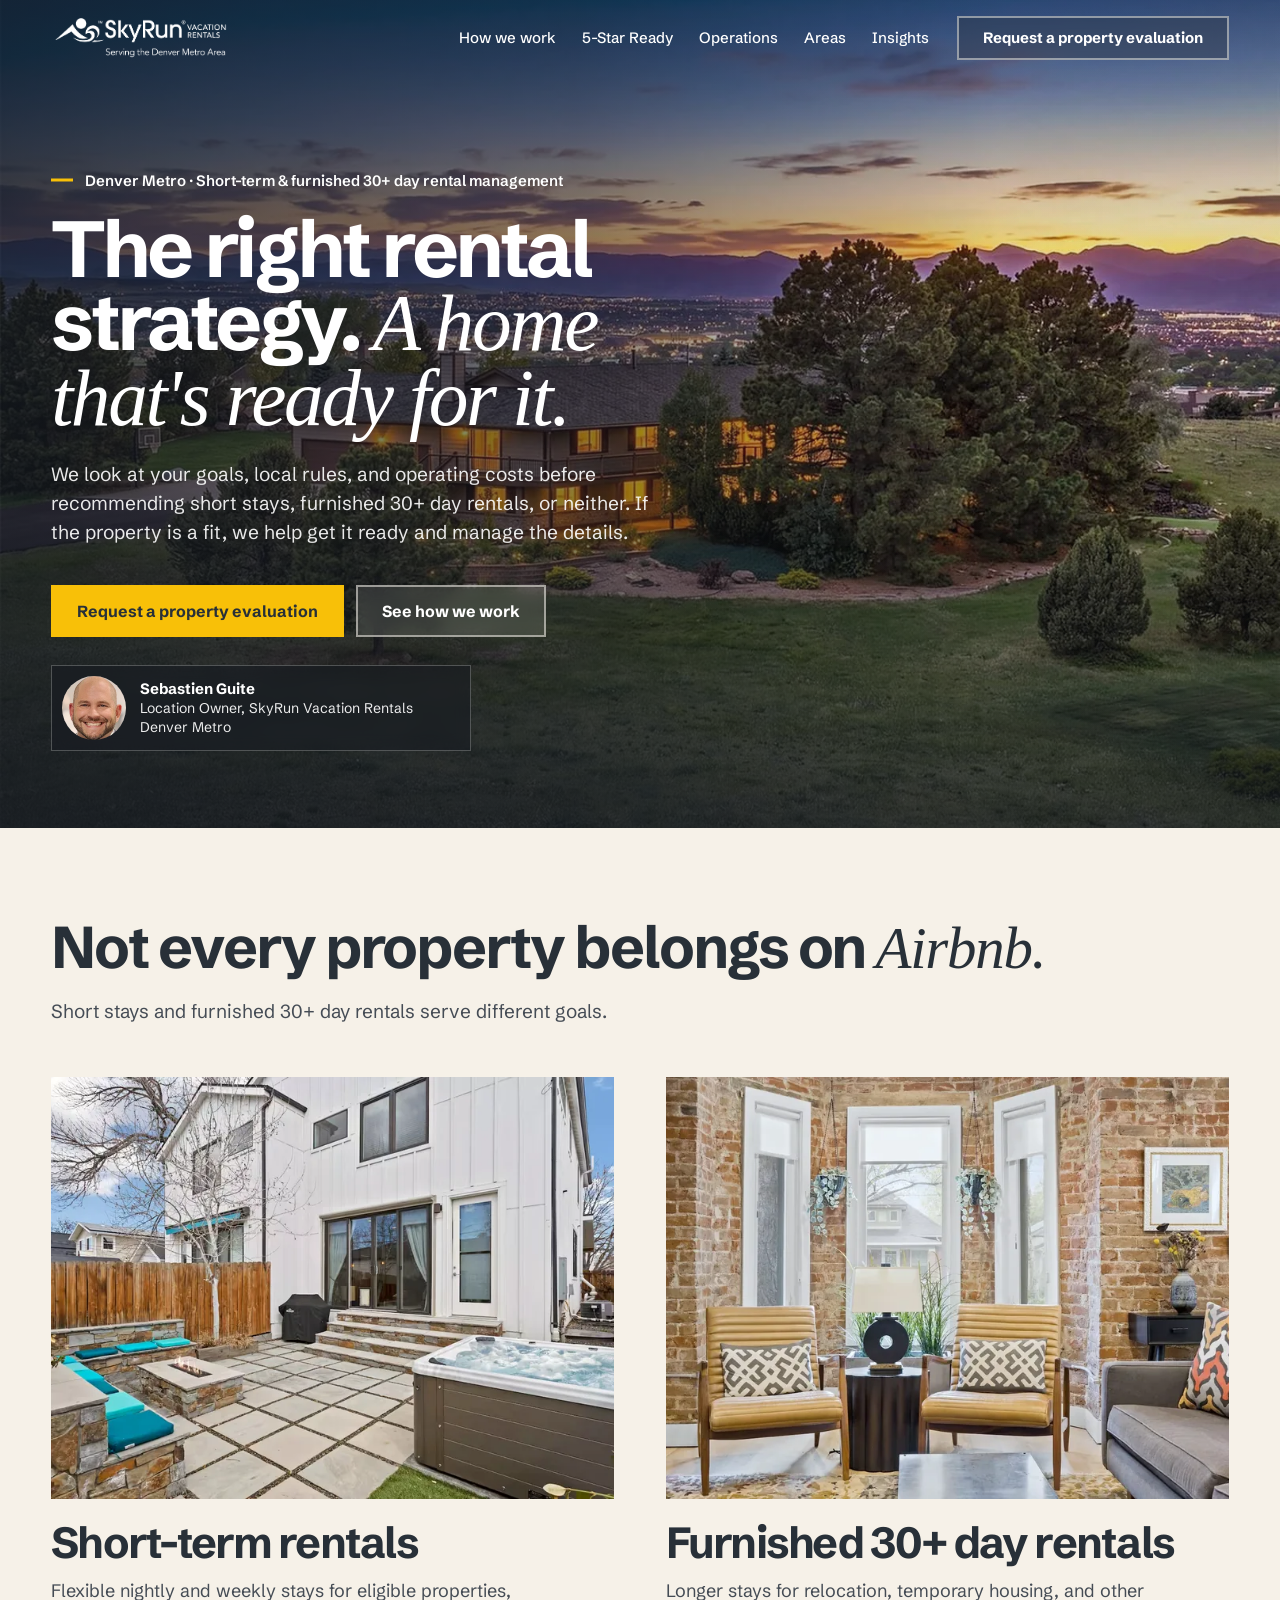
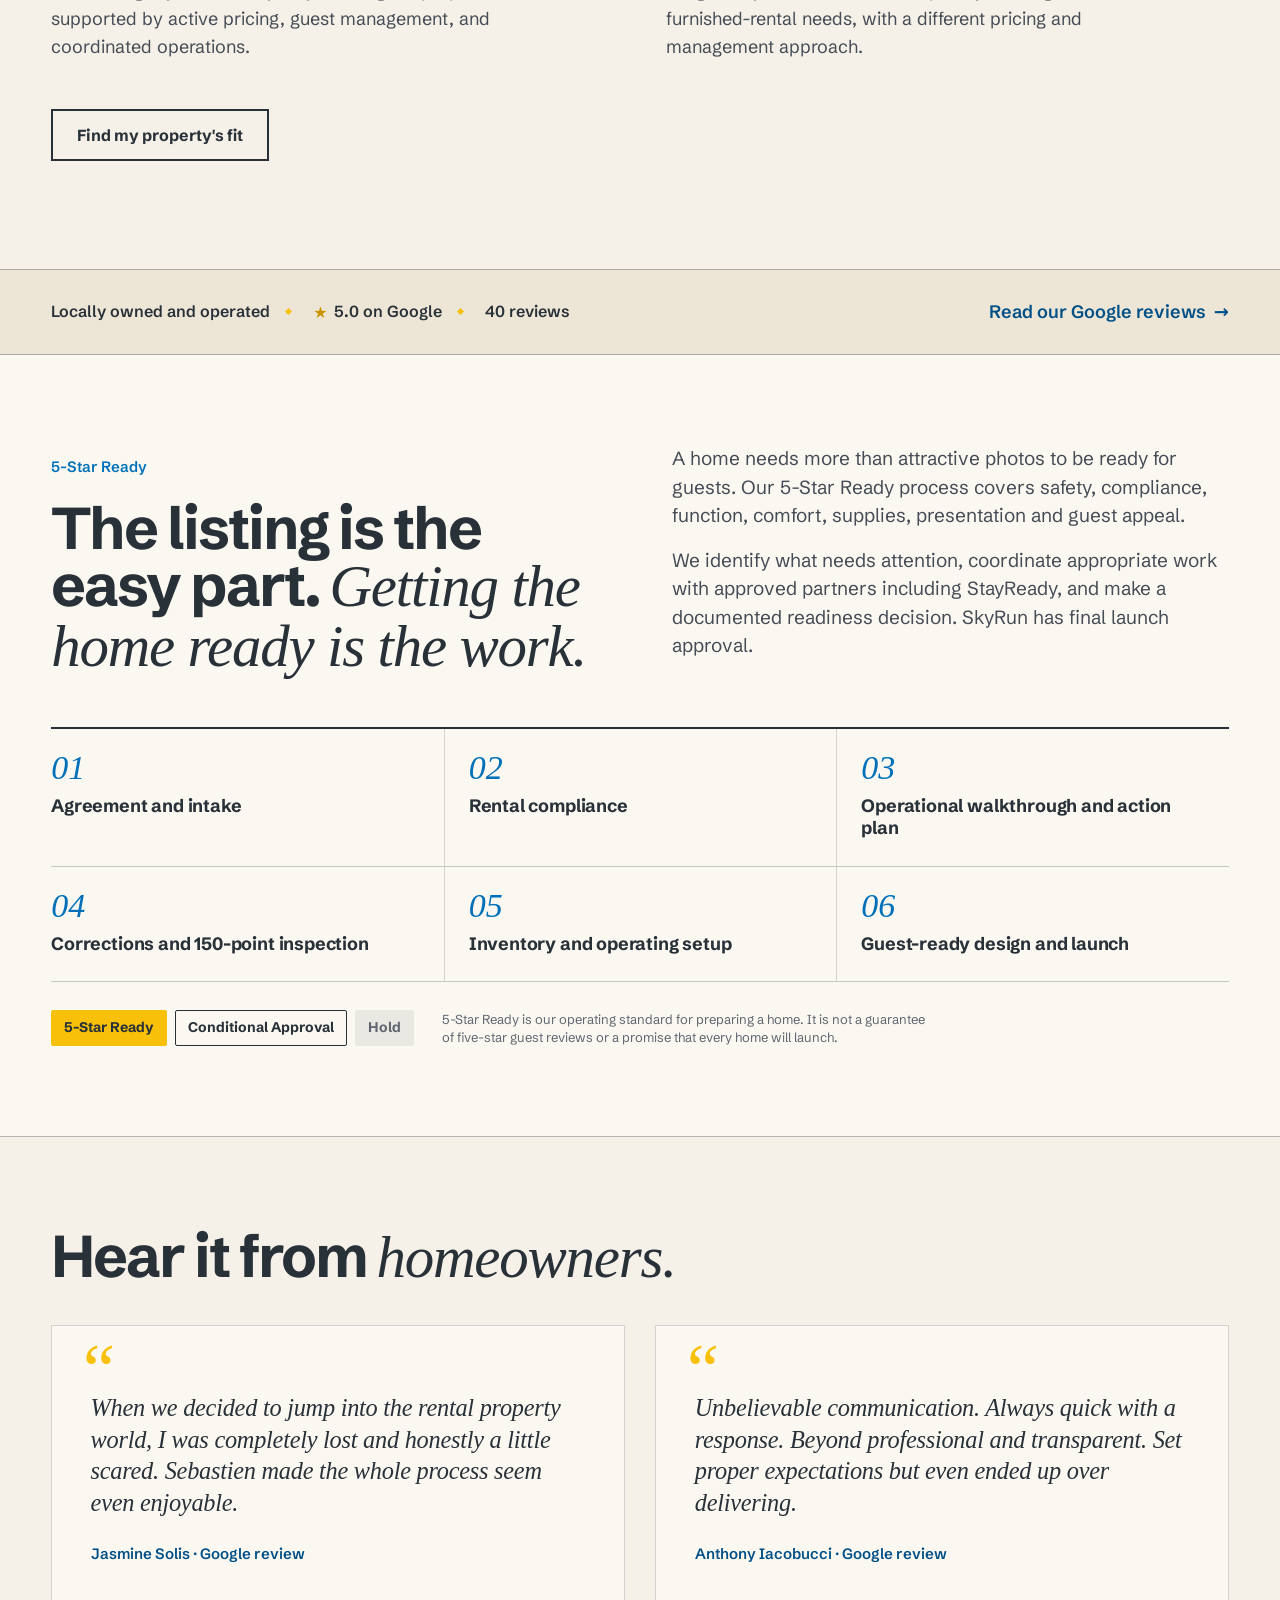
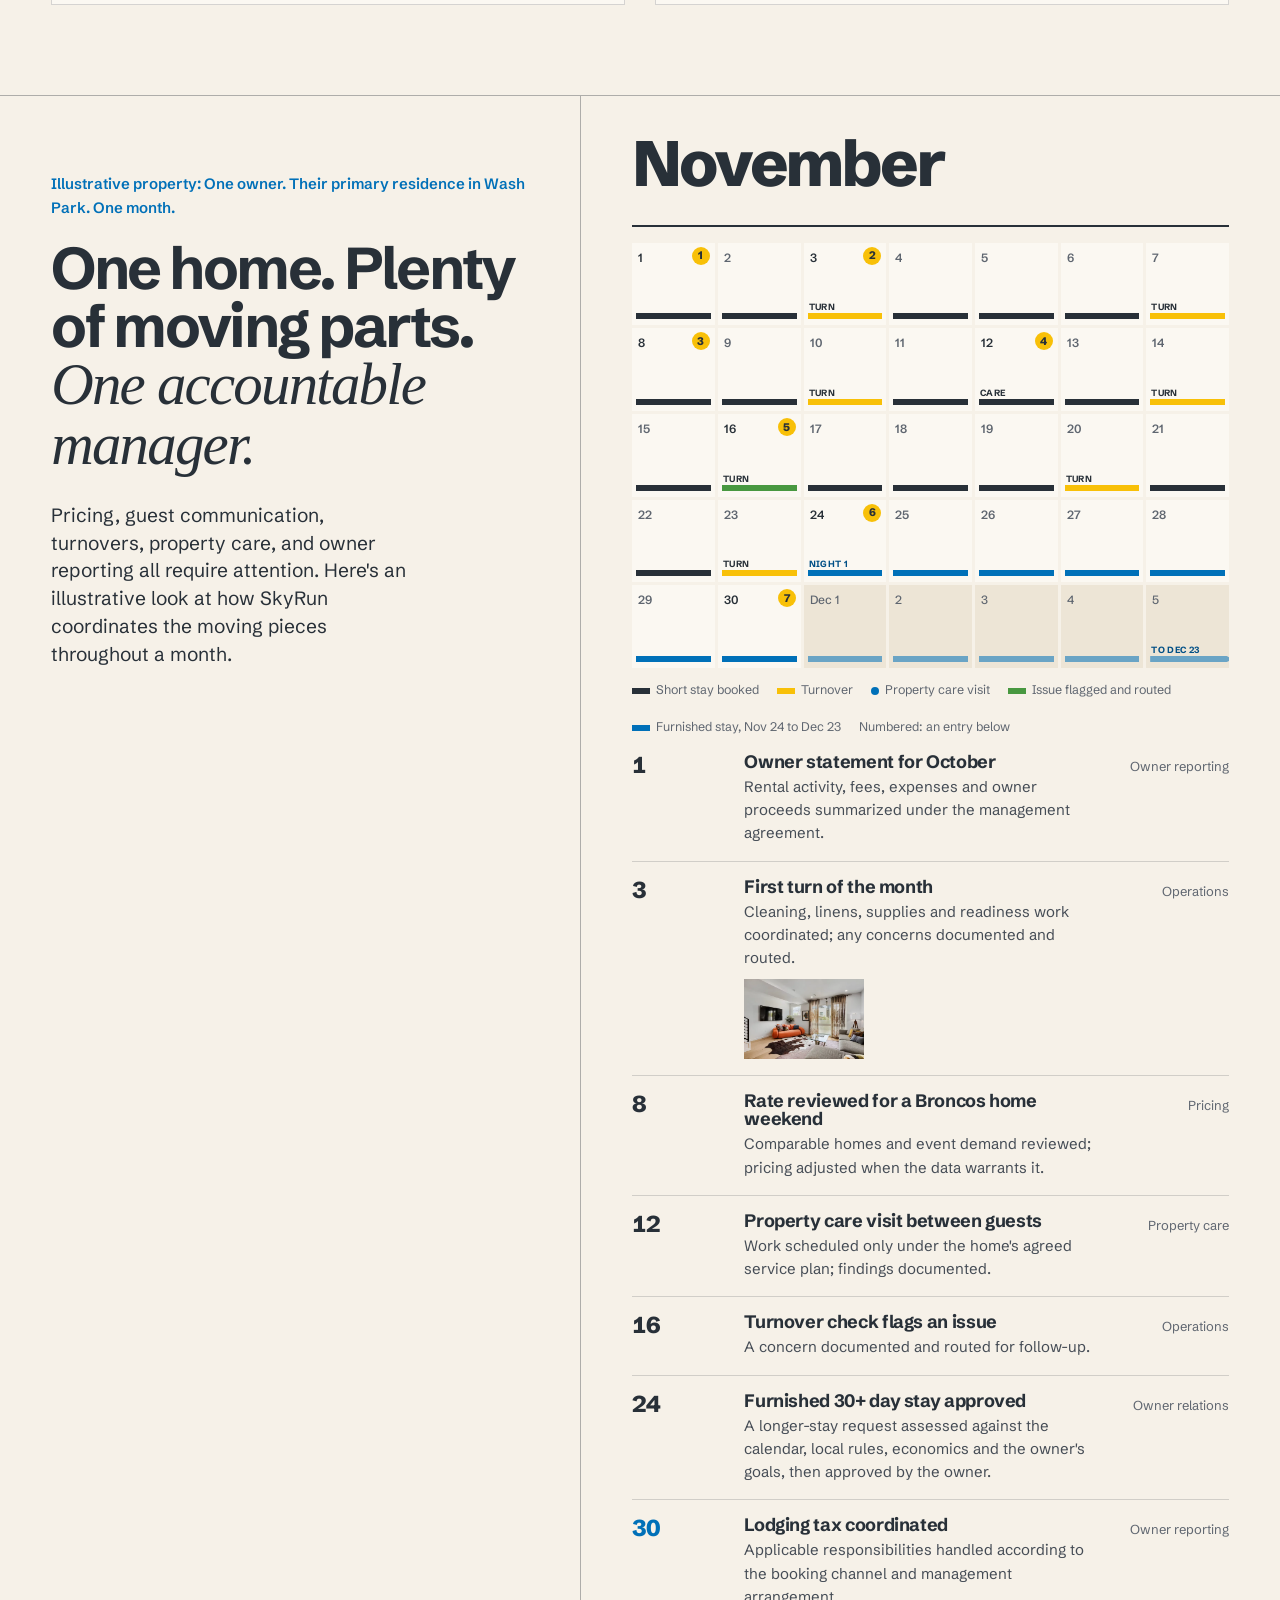
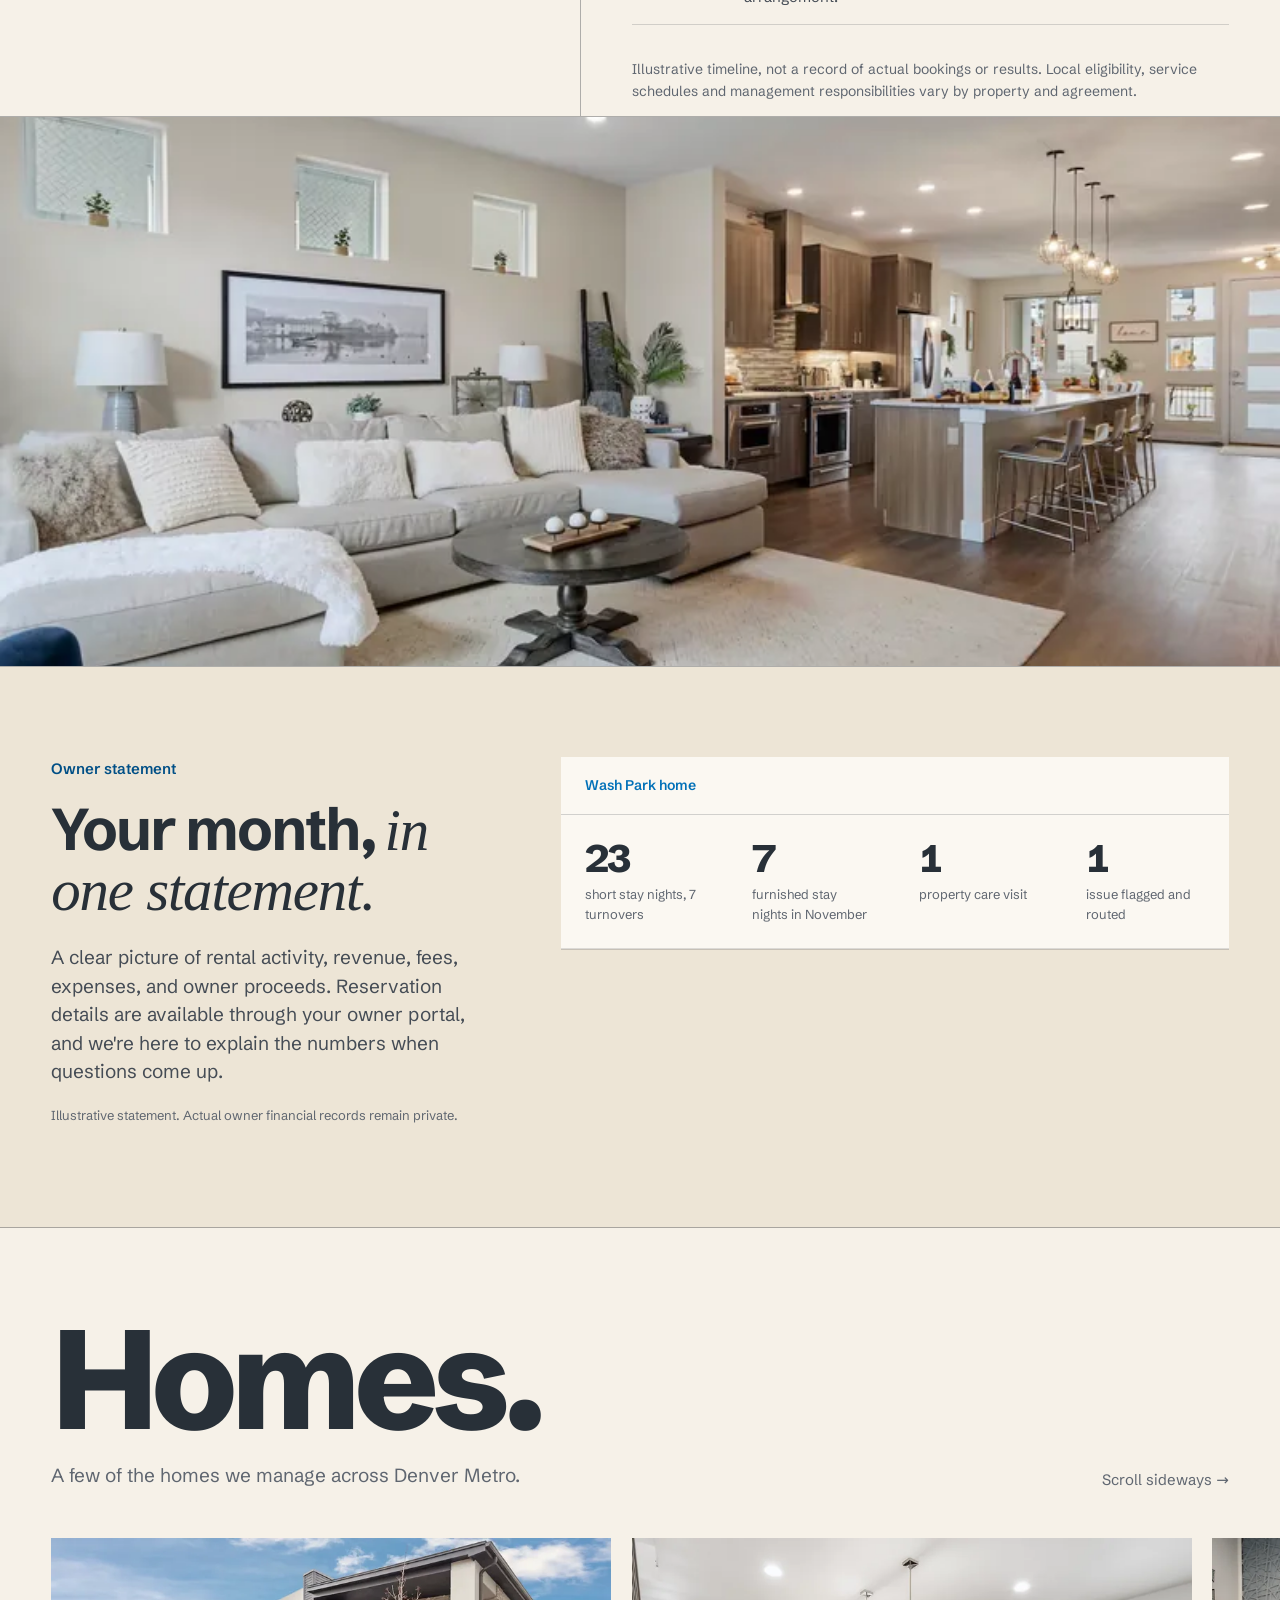
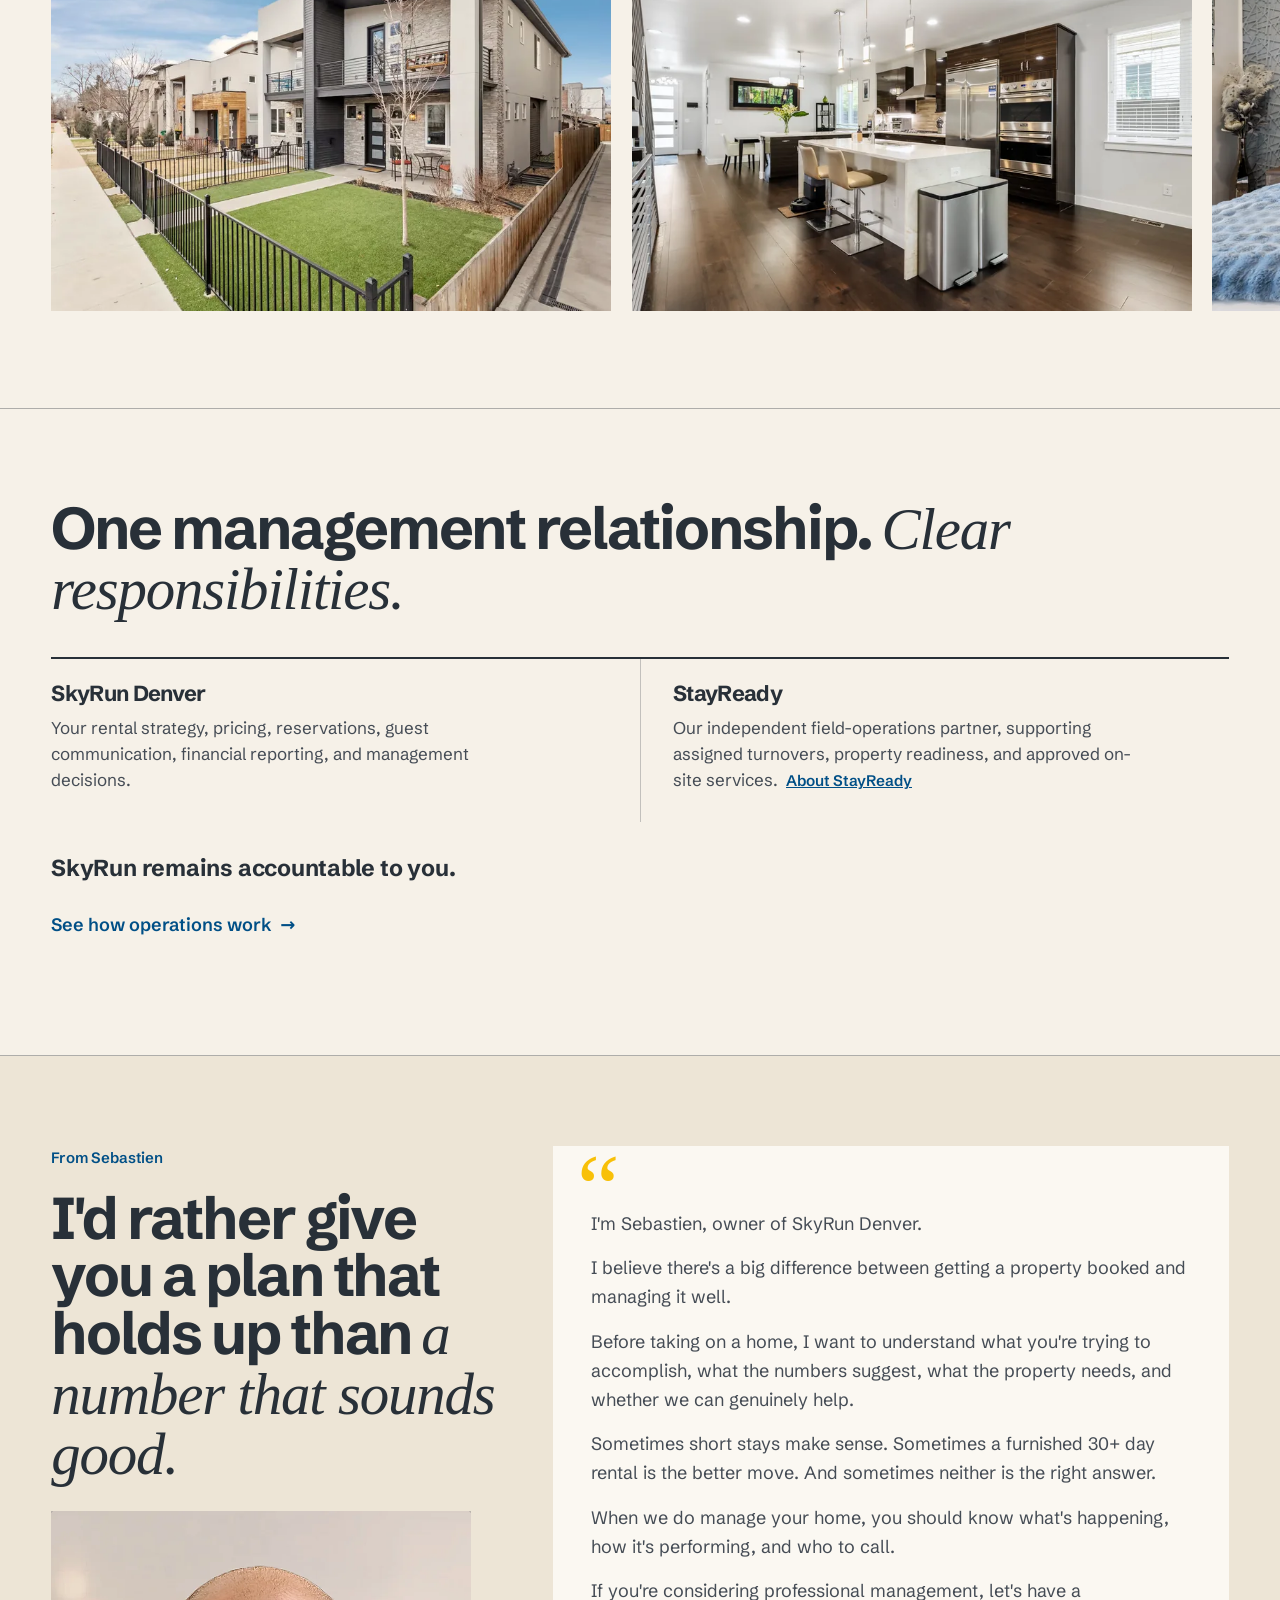
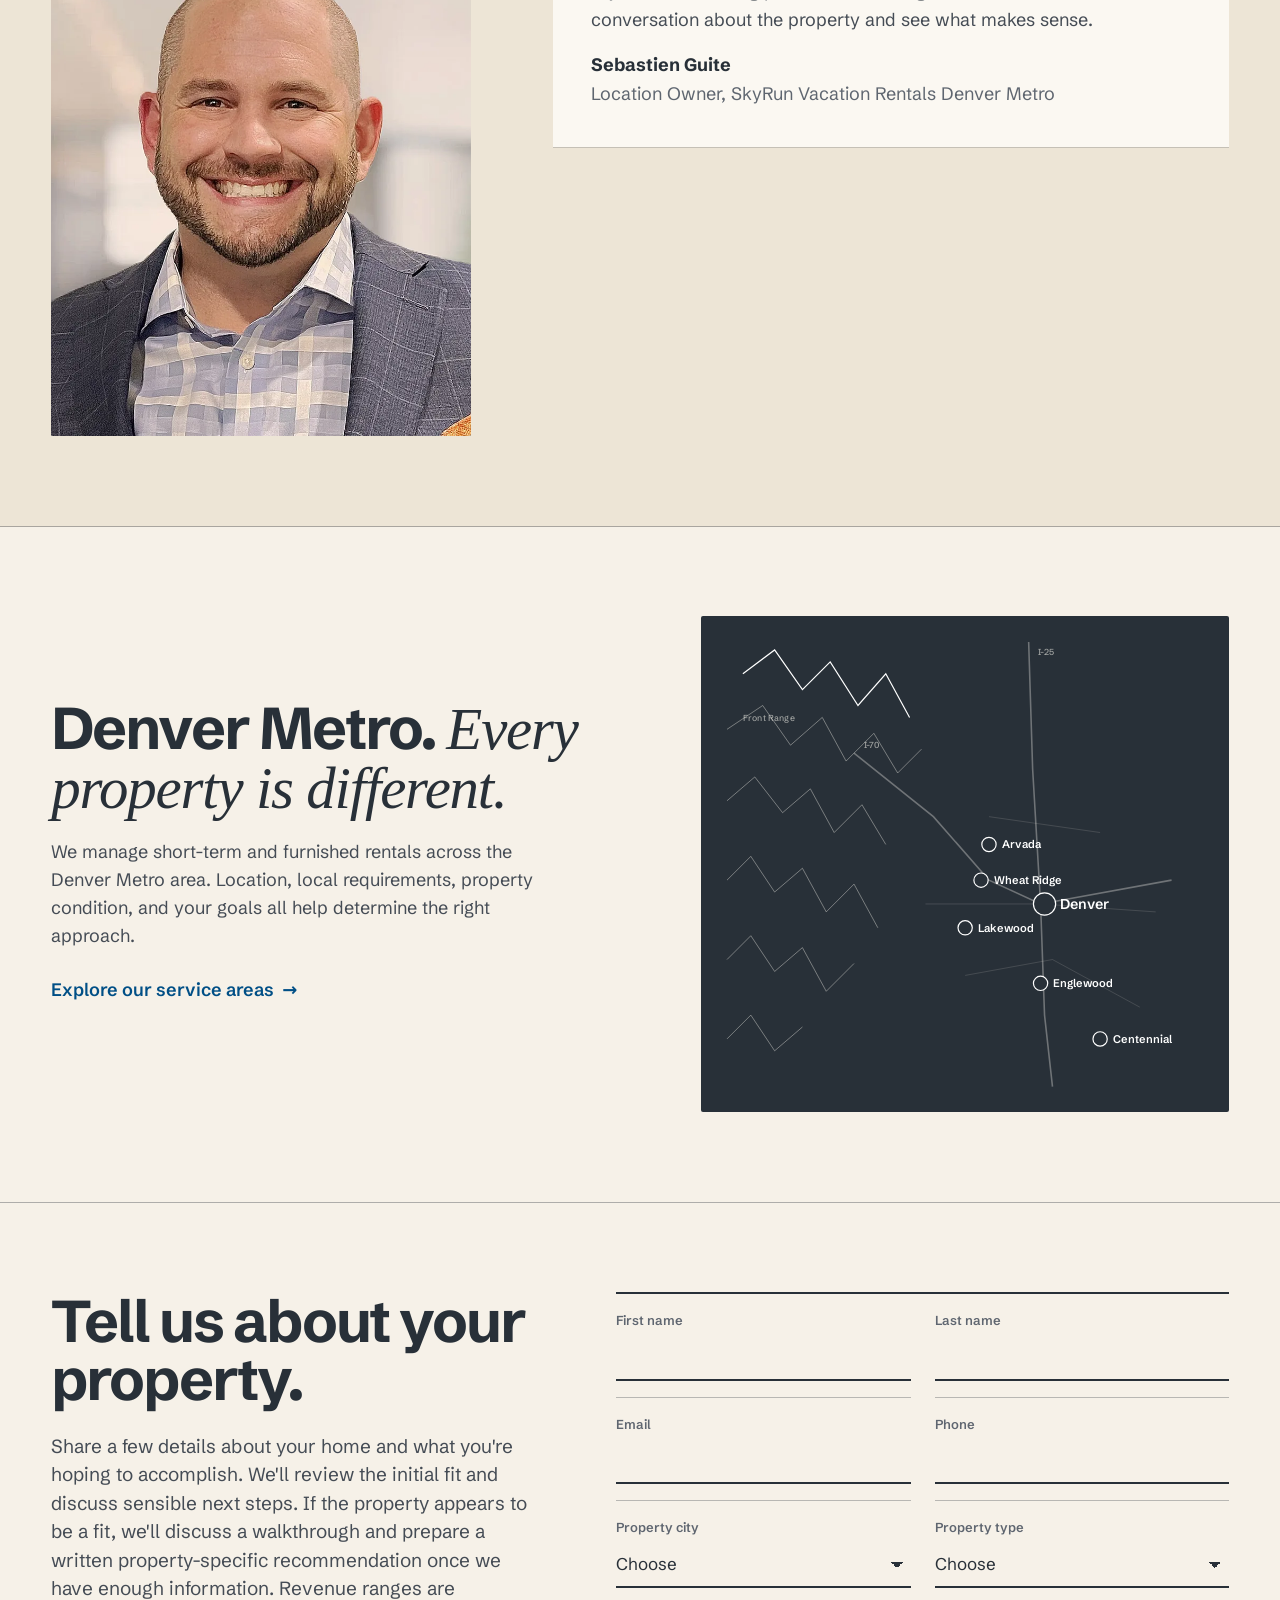
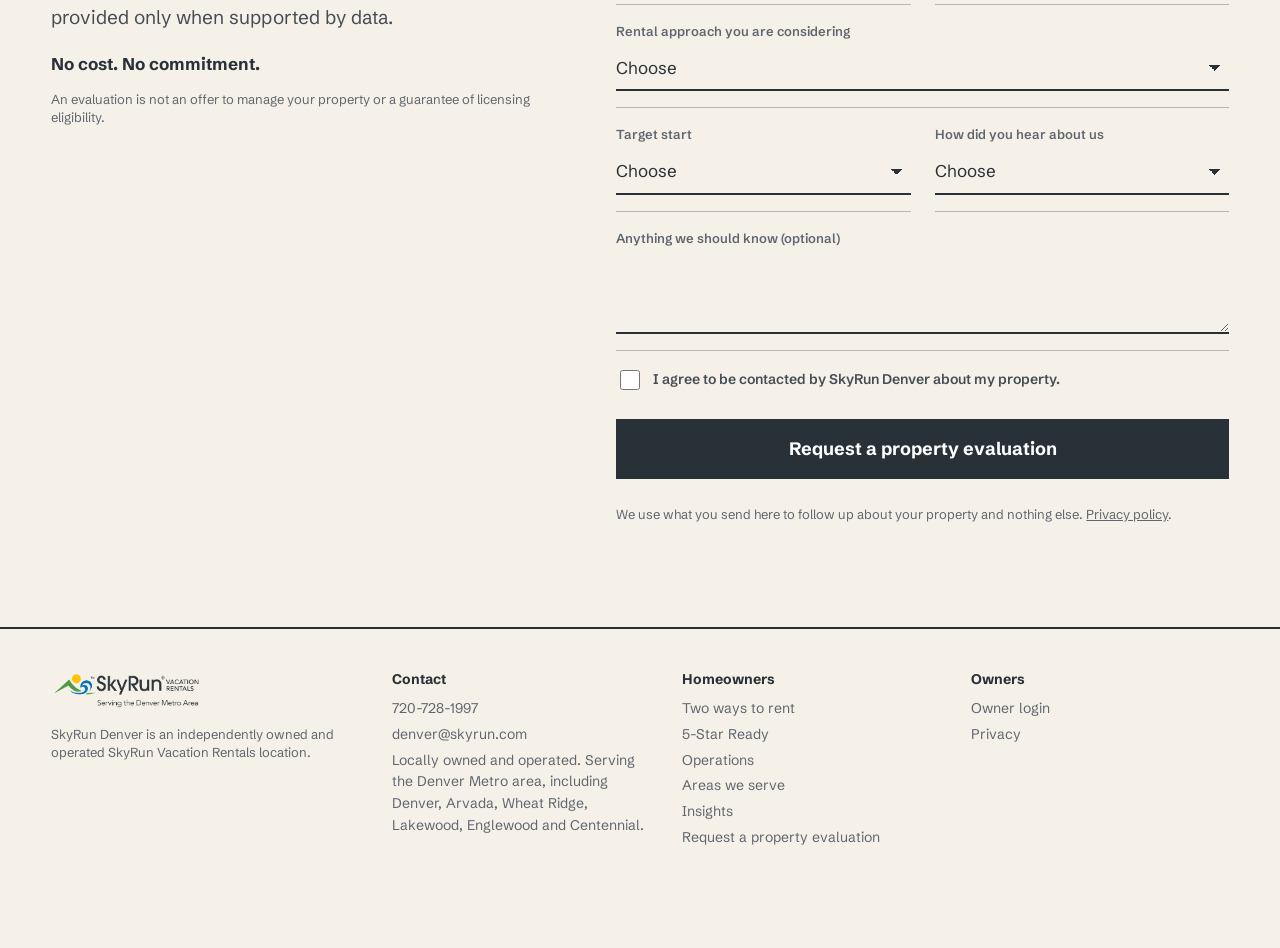
==== index.html @ 644a5320 "Hero: SkyRun Denver home at twilight (6795, Parker) - Replaces the King St rooftop (bright daytime, " ====
<!doctype html>
<html lang="en">
<head>
<meta charset="utf-8">
<meta name="viewport" content="width=device-width, initial-scale=1">
<title>SkyRun Denver | Short-Term and Furnished Rental Management for Denver Homeowners</title>
<meta name="description" content="SkyRun Denver manages short-term and furnished 30+ day rentals for homeowners in Denver, Arvada, Wheat Ridge, Lakewood, Englewood, and Centennial. Request a property evaluation.">
<link rel="canonical" href="https://skyrundenver.com/">
<meta property="og:type" content="website">
<meta property="og:site_name" content="SkyRun Denver">
<meta property="og:title" content="SkyRun Denver | Short-Term and Furnished Rental Management for Denver Homeowners">
<meta property="og:description" content="SkyRun Denver manages short-term and furnished 30+ day rentals for homeowners in Denver, Arvada, Wheat Ridge, Lakewood, Englewood, and Centennial. Request a property evaluation.">
<meta property="og:url" content="https://skyrundenver.com/">
<meta property="og:image" content="https://skyrundenver.com/assets/img/skyrun-denver-horizontal.png?v=86d4ea79">
<meta name="twitter:card" content="summary_large_image">
<link rel="preload" href="/assets/fonts/schibsted-grotesk-normal.woff2" as="font" type="font/woff2" crossorigin>
<link rel="stylesheet" href="/assets/css/site.css?v=6b442e77">
<link rel="icon" href="/assets/img/favicon.png?v=346fd3c6" type="image/png">

<script id="hs-script-loader" async defer src="https://js-na2.hs-scripts.com/247984825.js"></script>
<meta name="msvalidate.01" content="4C8477B52376714CF481D739F1D6C362">
<!-- GA4 and Google Ads tags go here once Sebastien grants access (Nov 19). -->
</head>
<body>
<a class="skip" href="#main">Skip to content</a>
<header class="site-head over" id="top"><div class="wrap">
  <a class="logo" href="/" aria-label="SkyRun Denver home"><img class="lg-light" src="/assets/img/skyrun-denver-horizontal-white.png?v=736f8bcc" width="922" height="267" alt="SkyRun Vacation Rentals, serving the Denver Metro Area"><img class="lg-dark" src="/assets/img/skyrun-denver-horizontal.png?v=86d4ea79" width="922" height="267" alt=""></a>
  <nav class="nav" id="nav" aria-label="Main">
    <a href="/#month">How we work</a>
    <a href="/#ready">5-Star Ready</a>
    <a href="/operations">Operations</a>
    <a href="/areas">Areas</a>
    <a href="https://skyrun.com/blog/category/denver/" rel="noopener">Insights</a>
    <a class="btn navcta" href="#evaluation">Request a property evaluation</a>
  </nav>
  <a class="btn" href="#evaluation">Request a property evaluation</a>
  <button class="menu" type="button" aria-controls="nav" aria-expanded="false"><span></span><span></span>Menu</button>
</div></header>
<main id="main">

<section class="hero-photo">
  <div class="photo rv has-img"><img src="/assets/img/homes/parker-twilight-1440.webp?v=45ebc91f" srcset="/assets/img/homes/parker-twilight-800.webp?v=374333cd 800w, /assets/img/homes/parker-twilight-1440.webp?v=45ebc91f 1440w" sizes="100vw" alt="A SkyRun Denver home at twilight, with the metro lights and the Front Range beyond" style="object-position:45% 55%" fetchpriority="high"></div>
  <div class="wrap copy">
    <p class="kicker">Denver Metro · Short-term &amp; furnished 30+ day rental management</p>
    <h1 class="disp">The right rental strategy. <em class="acc">A home that's ready for it.</em></h1>
    <p class="lede">We look at your goals, local rules, and operating costs before recommending short stays, furnished 30+ day rentals, or neither. If the property is a fit, we help get it ready and manage the details.</p>
    <div class="acts"><a class="btn sun" href="#evaluation">Request a property evaluation</a><a class="btn glass" href="#month">See how we work</a></div>
    <div class="lead-card"><img class="ph" src="/assets/img/people/sebastien-guite-square-256.webp?v=005ed66a" alt="Sebastien Guite" width="64" height="64"><p><b>Sebastien Guite</b><br>Location Owner, SkyRun Vacation Rentals Denver Metro</p></div>
  </div>
</section>
<section class="paths" id="paths"><div class="wrap">
  <h2 class="h2 rv">Not every property belongs on <em class="acc">Airbnb.</em></h2>
  <p class="lede" style="font-size:19px;line-height:1.5;max-width:52ch;margin-top:20px">Short stays and furnished 30+ day rentals serve different goals.</p>
  <div class="paths-ed">
    <div class="path rv d1"><div class="photo has-img"><img src="/assets/img/homes/backyard-hot-tub-1440.webp?v=5ecb72bd" srcset="/assets/img/homes/backyard-hot-tub-800.webp?v=013bfa90 800w, /assets/img/homes/backyard-hot-tub-1440.webp?v=5ecb72bd 1440w" sizes="(max-width: 700px) 100vw, 50vw" alt="Backyard with a hot tub, fire pit, and stone seating" style="object-position:55% 60%" loading="lazy" decoding="async"></div><h3>Short-term rentals</h3><p>Flexible nightly and weekly stays for eligible properties, supported by active pricing, guest management, and coordinated operations.</p></div>
    <div class="path rv d2"><div class="photo alt has-img"><img src="/assets/img/homes/brick-reading-nook-1440.webp?v=45704119" srcset="/assets/img/homes/brick-reading-nook-800.webp?v=2e9b25dc 800w, /assets/img/homes/brick-reading-nook-1440.webp?v=45704119 1440w" sizes="(max-width: 700px) 100vw, 50vw" alt="Sitting area with two leather chairs against an exposed brick wall" style="object-position:50% 55%" loading="lazy" decoding="async"></div><h3>Furnished 30+ day rentals</h3><p>Longer stays for relocation, temporary housing, and other furnished-rental needs, with a different pricing and management approach.</p></div>
  </div>
  <p style="margin-top:clamp(28px,3vw,44px)"><a class="btn ghost" href="#evaluation">Find my property's fit</a></p>
</div></section>
<section class="cred" aria-label="Local ownership and Google rating"><div class="wrap">
  <p><span>Locally owned and operated</span><span><b class="stars" aria-hidden="true">★</b> 5.0 on Google</span><span>40 reviews</span></p>
  <a class="arrow" href="https://maps.app.goo.gl/jnpnfg5YrXfy4CqS9" rel="noopener">Read our Google reviews</a>
</div></section>
<section class="ready" id="ready"><div class="wrap">
  <div class="ready-top">
    <div><p class="kicker">5-Star Ready</p><h2 class="h2 rv">The listing is the easy part. <em class="acc">Getting the home ready is the work.</em></h2></div>
    <div class="ready-copy">
      <p class="lede">A home needs more than attractive photos to be ready for guests. Our 5-Star Ready process covers safety, compliance, function, comfort, supplies, presentation and guest appeal.</p>
      <p class="lede">We identify what needs attention, coordinate appropriate work with approved partners including StayReady, and make a documented readiness decision. SkyRun has final launch approval.</p>
    </div>
  </div>
  <ol class="gates" aria-label="The six readiness gates"><li><span class="n">01</span><h3>Agreement and intake</h3></li><li><span class="n">02</span><h3>Rental compliance</h3></li><li><span class="n">03</span><h3>Operational walkthrough and action plan</h3></li><li><span class="n">04</span><h3>Corrections and 150-point inspection</h3></li><li><span class="n">05</span><h3>Inventory and operating setup</h3></li><li><span class="n">06</span><h3>Guest-ready design and launch</h3></li></ol>
  <div class="ready-foot">
    <p class="outcomes" aria-label="Readiness outcomes"><span class="o-ready">5-Star Ready</span><span class="o-cond">Conditional Approval</span><span class="o-hold">Hold</span></p>
    <p class="small fine">5-Star Ready is our operating standard for preparing a home. It is not a guarantee of five-star guest reviews or a promise that every home will launch.</p>
  </div>
</div></section>
<section class="voice" id="reviews"><div class="wrap">
  <h2 class="h2 rv">Hear it from <em class="acc">homeowners.</em></h2>
  <div class="quotes"><figure class="q rv d1"><blockquote>When we decided to jump into the rental property world, I was completely lost and honestly a little scared. Sebastien made the whole process seem even enjoyable.</blockquote><figcaption>Jasmine Solis · Google review</figcaption></figure><figure class="q rv d2"><blockquote>Unbelievable communication. Always quick with a response. Beyond professional and transparent. Set proper expectations but even ended up over delivering.</blockquote><figcaption>Anthony Iacobucci · Google review</figcaption></figure></div>
</div></section>

<section class="hero month" id="month"><div class="wrap">
  <div class="hero-l">
    <div class="stick">
    <p class="kicker">Illustrative property: One owner. Their primary residence in Wash Park. One month.</p>
    <h2 class="disp sub">One home. Plenty of moving parts. <em class="acc">One accountable manager.</em></h2>
    <p class="lede">Pricing, guest communication, turnovers, property care, and owner reporting all require attention. Here's an illustrative look at how SkyRun coordinates the moving pieces throughout a month.</p>
    </div>
  </div>
  <div class="cal" aria-label="An illustrative month: short stays, turnovers, a property care visit, and a furnished 30+ day stay">
    <div class="head"><b>November</b></div>
    <div class="grid7" role="img" aria-label="Illustrative calendar: short stays with a turnover after each one, a property care visit on the 12th, an issue flagged and routed on the 16th, and a furnished stay that begins on the 24th and runs to December 23. Seven numbered entries are listed below.">
      <div class="d b n" data-n="1">1</div><div class="d b">2</div><div class="d t n" data-n="2">3<em>turn</em></div><div class="d b">4</div><div class="d b">5</div><div class="d b">6</div><div class="d t">7<em>turn</em></div>
      <div class="d b n" data-n="3">8</div><div class="d b">9</div><div class="d t">10<em>turn</em></div><div class="d b">11</div><div class="d b s n" data-n="4">12<em>care</em></div><div class="d b">13</div><div class="d t">14<em>turn</em></div>
      <div class="d b">15</div><div class="d t i n" data-n="5">16<em>turn</em></div><div class="d b">17</div><div class="d b">18</div><div class="d b">19</div><div class="d t">20<em>turn</em></div><div class="d b">21</div>
      <div class="d b">22</div><div class="d t">23<em>turn</em></div><div class="d m n" data-n="6">24<em>night 1</em></div><div class="d m">25</div><div class="d m">26</div><div class="d m">27</div><div class="d m">28</div>
      <div class="d m">29</div><div class="d m n" data-n="7">30</div><div class="d m nx">Dec 1</div><div class="d m nx">2</div><div class="d m nx">3</div><div class="d m nx">4</div><div class="d m nx more">5<em>to Dec 23</em></div>
    </div>
    <p class="keyrow"><span><i></i>Short stay booked</span><span><i class="t"></i>Turnover</span><span><i class="s"></i>Property care visit</span><span><i class="i"></i>Issue flagged and routed</span><span><i class="m"></i>Furnished stay, Nov 24 to Dec 23</span><span>Numbered: an entry below</span></p>
    <div class="ledger">
      <div class="row"><span class="t">1</span><div><h3>Owner statement for October</h3><p>Rental activity, fees, expenses and owner proceeds summarized under the management agreement.</p></div><span class="who">Owner reporting</span></div>
      <div class="row"><span class="t">3</span><div><h3>First turn of the month</h3><p>Cleaning, linens, supplies and readiness work coordinated; any concerns documented and routed.</p><div class="photo has-img"><img src="/assets/img/homes/living-lounge-1440.webp?v=a91a58b7" srcset="/assets/img/homes/living-lounge-800.webp?v=dccac877 800w, /assets/img/homes/living-lounge-1440.webp?v=a91a58b7 1440w" sizes="(max-width: 700px) 100vw, 50vw" alt="Living room with an orange sofa and tall windows" style="object-position:45% 50%" loading="lazy" decoding="async"></div></div><span class="who">Operations</span></div>
      <div class="row"><span class="t">8</span><div><h3>Rate reviewed for a Broncos home weekend</h3><p>Comparable homes and event demand reviewed; pricing adjusted when the data warrants it.</p></div><span class="who">Pricing</span></div>
      <div class="row"><span class="t">12</span><div><h3>Property care visit between guests</h3><p>Work scheduled only under the home's agreed service plan; findings documented.</p></div><span class="who">Property care</span></div>
      <div class="row"><span class="t">16</span><div><h3>Turnover check flags an issue</h3><p>A concern documented and routed for follow-up.</p></div><span class="who">Operations</span></div>
      <div class="row"><span class="t">24</span><div><h3>Furnished 30+ day stay approved</h3><p>A longer-stay request assessed against the calendar, local rules, economics and the owner's goals, then approved by the owner.</p></div><span class="who">Owner relations</span></div>
      <div class="row"><span class="t now">30</span><div><h3>Lodging tax coordinated</h3><p>Applicable responsibilities handled according to the booking channel and management arrangement.</p></div><span class="who">Owner reporting</span></div>
      <p class="foot">Illustrative timeline, not a record of actual bookings or results. Local eligibility, service schedules and management responsibilities vary by property and agreement.</p>
    </div>
  </div>
</div></section>

<section class="band"><div class="photo rv has-img"><img src="/assets/img/homes/living-kitchen-1440.webp?v=b2ee66c7" srcset="/assets/img/homes/living-kitchen-800.webp?v=338d5b5c 800w, /assets/img/homes/living-kitchen-1440.webp?v=b2ee66c7 1440w" sizes="(max-width: 700px) 100vw, 50vw" alt="Open living room and kitchen in a managed Denver home" style="object-position:50% 55%" loading="lazy" decoding="async"></div></section>

<section class="record" id="statement"><div class="wrap">
  <div>
    <p class="kicker">Owner statement</p>
    <h2 class="h2 rv">Your month, <em class="acc">in one statement.</em></h2>
    <p class="lede" style="margin-top:24px">A clear picture of rental activity, revenue, fees, expenses, and owner proceeds. Reservation details are available through your owner portal, and we're here to explain the numbers when questions come up.</p>
    <p class="small" style="margin-top:20px">Illustrative statement. Actual owner financial records remain private.</p>
  </div>
  <div class="stmt" aria-label="Illustrative owner statement">
    <div class="top"><span>Wash Park home</span></div>
    <div class="grid">
      <div class="cell"><b>23</b><span>short stay nights, 7 turnovers</span></div>
      <div class="cell"><b>7</b><span>furnished stay nights in November</span></div>
      <div class="cell"><b>1</b><span>property care visit</span></div>
      <div class="cell"><b>1</b><span>issue flagged and routed</span></div>
    </div>
  </div>
</div></section>
<section class="homes" id="homes">
  <div class="wrap head"><h2 class="word rv">Homes.</h2><p class="lede" style="font-size:19px;line-height:1.5;max-width:46ch">A few of the homes we manage across Denver Metro.</p><p class="hint small">Scroll sideways</p></div>
  <div class="strip" tabindex="0" aria-label="Managed homes gallery"><figure class="card"><div class="photo has-img"><img src="/assets/img/homes/townhome-exterior-1440.webp?v=06c1e685" srcset="/assets/img/homes/townhome-exterior-800.webp?v=90d36860 800w, /assets/img/homes/townhome-exterior-1440.webp?v=06c1e685 1440w" sizes="(max-width: 700px) 100vw, 50vw" alt="Modern two story Denver townhome with a fenced front yard" style="object-position:50% 50%" loading="lazy" decoding="async"></div></figure><figure class="card"><div class="photo has-img"><img src="/assets/img/homes/madison-kitchen-1440.webp?v=ebcc592b" srcset="/assets/img/homes/madison-kitchen-800.webp?v=cf7a97bf 800w, /assets/img/homes/madison-kitchen-1440.webp?v=ebcc592b 1440w" sizes="(max-width: 700px) 100vw, 50vw" alt="Kitchen with a waterfall island, pendant lights, and double ovens" style="object-position:50% 50%" loading="lazy" decoding="async"></div></figure><figure class="card"><div class="photo has-img"><img src="/assets/img/homes/madison-bedroom-1440.webp?v=43489274" srcset="/assets/img/homes/madison-bedroom-800.webp?v=84de5db2 800w, /assets/img/homes/madison-bedroom-1440.webp?v=43489274 1440w" sizes="(max-width: 700px) 100vw, 50vw" alt="Primary bedroom with blue pillows and a textured accent wall" style="object-position:50% 50%" loading="lazy" decoding="async"></div></figure><figure class="card"><div class="photo has-img"><img src="/assets/img/homes/brick-living-1440.webp?v=c39c37fd" srcset="/assets/img/homes/brick-living-800.webp?v=ff040c06 800w, /assets/img/homes/brick-living-1440.webp?v=c39c37fd 1440w" sizes="(max-width: 700px) 100vw, 50vw" alt="Living room with exposed brick walls and mid century chairs" style="object-position:50% 50%" loading="lazy" decoding="async"></div></figure><figure class="card"><div class="photo has-img"><img src="/assets/img/homes/patio-firepit-1440.webp?v=2bc833ec" srcset="/assets/img/homes/patio-firepit-800.webp?v=07a22ffc 800w, /assets/img/homes/patio-firepit-1440.webp?v=2bc833ec 1440w" sizes="(max-width: 700px) 100vw, 50vw" alt="Stone patio with built in seating around a fire pit" style="object-position:50% 60%" loading="lazy" decoding="async"></div></figure></div>
</section>
<section class="duo" id="ops"><div class="wrap">
  <h2 class="h2 rv">One management relationship. <em class="acc">Clear responsibilities.</em></h2>
  <div class="duo-cols">
    <div class="col"><h3>SkyRun Denver</h3><p>Your rental strategy, pricing, reservations, guest communication, financial reporting, and management decisions.</p></div>
    <div class="col"><h3>StayReady</h3><p>Our independent field-operations partner, supporting assigned turnovers, property readiness, and approved on-site services. <a class="quietlink" href="https://www.gostayready.com/" rel="noopener">About StayReady</a></p></div>
  </div>
  <p class="duo-close">SkyRun remains accountable to you.</p>
  <p><a class="arrow" href="/operations">See how operations work</a></p>
</div></section>
<section class="letter" id="letter"><div class="wrap">
  <div><p class="kicker">From Sebastien</p><h2 class="h2 rv">I'd rather give you a plan that holds up than <em class="acc">a number that sounds good.</em></h2><div class="photo has-img portrait" style="margin-top:28px"><img src="/assets/img/people/sebastien-guite-800.webp?v=f49d6465" srcset="/assets/img/people/sebastien-guite-800.webp?v=f49d6465 800w, /assets/img/people/sebastien-guite-1200.webp?v=51c2cab5 1200w" sizes="(max-width: 700px) 70vw, 420px" alt="Sebastien Guite, Location Owner of SkyRun Denver" width="800" height="991" loading="lazy" decoding="async"></div></div>
  <div class="card rv d1">
    <p>I'm Sebastien, owner of SkyRun Denver.</p>
    <p>I believe there's a big difference between getting a property booked and managing it well.</p>
    <p>Before taking on a home, I want to understand what you're trying to accomplish, what the numbers suggest, what the property needs, and whether we can genuinely help.</p>
    <p>Sometimes short stays make sense. Sometimes a furnished 30+ day rental is the better move. And sometimes neither is the right answer.</p>
    <p>When we do manage your home, you should know what's happening, how it's performing, and who to call.</p>
    <p>If you're considering professional management, let's have a conversation about the property and see what makes sense.</p>
    <p class="sig">Sebastien Guite<br><span style="font-weight:400;color:var(--mute)">Location Owner, SkyRun Vacation Rentals Denver Metro</span></p>
  </div>
</div></section>
<section class="metro" id="metro"><div class="wrap">
  <div>
    <h2 class="h2 rv">Denver Metro. <em class="acc">Every property is different.</em></h2>
    <p class="lede">We manage short-term and furnished rentals across the Denver Metro area. Location, local requirements, property condition, and your goals all help determine the right approach.</p>
    <p><a class="arrow" href="/areas">Explore our service areas</a></p>
  </div>
  <div class="map mini"><svg viewBox="0 0 600 560" aria-hidden="true" focusable="false">
      <g class="range">
        <path class="snow" d="M20 40 L60 10 L95 60 L130 25 L165 80 L200 40 L230 95"/>
        <path d="M0 110 L45 80 L80 130 L120 95 L150 150 L185 115 L215 165 L245 135"/>
        <path d="M0 200 L35 170 L70 215 L105 185 L135 240 L170 205 L200 255"/>
        <path d="M0 300 L30 270 L60 315 L95 285 L125 340 L160 305 L190 360"/>
        <path d="M0 400 L30 370 L60 415 L95 385 L125 440 L160 405"/>
        <path d="M0 500 L30 470 L60 515 L95 485"/>
      </g>
      <g class="roads">
        <path class="i" d="M380 0 L385 160 L395 330 L400 470 L410 560"/>
        <path class="i" d="M160 140 L260 220 L330 300 L395 330 L560 300"/>
        <path d="M250 330 L395 330 L540 340"/>
        <path d="M300 420 L410 400 L520 460"/>
        <path d="M330 220 L470 240"/>
      </g>
      <text class="sm" x="20" y="100">Front Range</text>
      <text class="sm" x="392" y="16">I-25</text>
      <text class="sm" x="172" y="134">I-70</text>
      <g class="city" data-place="Arvada"><circle cx="330" cy="255" r="9"/><text x="346" y="260">Arvada</text></g>
      <g class="city" data-place="Wheat Ridge"><circle cx="320" cy="300" r="9"/><text x="336" y="305">Wheat Ridge</text></g>
      <g class="city" data-place="Denver"><circle cx="400" cy="330" r="14"/><text x="420" y="336" style="font-size:18px">Denver</text></g>
      <g class="city" data-place="Lakewood"><circle cx="300" cy="360" r="9"/><text x="316" y="365">Lakewood</text></g>
      <g class="city" data-place="Englewood"><circle cx="395" cy="430" r="9"/><text x="411" y="435">Englewood</text></g>
      <g class="city" data-place="Centennial"><circle cx="470" cy="500" r="9"/><text x="486" y="505">Centennial</text></g>
    </svg><a class="map-link" href="/areas" aria-label="Explore our service areas"></a></div>
</div></section>
<section class="ask" id="evaluation"><div class="wrap">
  <div>
    <h2 class="h2 rv" id="ft">Tell us about your property.</h2>
    <p class="lede">Share a few details about your home and what you're hoping to accomplish. We'll review the initial fit and discuss sensible next steps. If the property appears to be a fit, we'll discuss a walkthrough and prepare a written property-specific recommendation once we have enough information. Revenue ranges are provided only when supported by data.</p>
    <p class="nocost">No cost. No commitment.</p>
    <p class="small" style="margin-top:12px">An evaluation is not an offer to manage your property or a guarantee of licensing eligibility.</p>
  </div>
  <form class="eval" name="property-evaluation" method="POST" action="/thank-you" data-netlify="true" netlify-honeypot="bot-field" data-hs-do-not-collect="true" data-hs-portal="247984825" data-hs-form="eaa2f3be-9d2d-499a-ac90-660144fdbfbb" novalidate>
    <input type="hidden" name="form-name" value="property-evaluation">
    <p class="hp" aria-hidden="true"><label>Leave this empty <input name="bot-field" tabindex="-1" autocomplete="off"></label></p>
    <div class="f"><label for="first">First name</label><input id="first" name="firstname" autocomplete="given-name" required></div>
    <div class="f"><label for="last">Last name</label><input id="last" name="lastname" autocomplete="family-name" required></div>
    <div class="f"><label for="email">Email</label><input id="email" name="email" type="email" autocomplete="email" required></div>
    <div class="f"><label for="phone">Phone</label><input id="phone" name="phone" type="tel" autocomplete="tel"></div>
    <div class="f"><label for="city">Property city</label><select id="city" name="skyrun_property_city" required><option value="">Choose</option><option value="denver">Denver</option><option value="arvada">Arvada</option><option value="wheat_ridge">Wheat Ridge</option><option value="lakewood">Lakewood</option><option value="englewood">Englewood</option><option value="centennial">Centennial</option><option value="other_needs_territory_approval">Another Denver Metro city</option></select></div>
    <div class="f"><label for="type">Property type</label><select id="type" name="skyrun_property_type"><option value="">Choose</option><option value="single_family_house">Single-family house</option><option value="townhome">Townhome</option><option value="condominium">Condominium</option><option value="duplex_or_multifamily">Duplex or multifamily</option><option value="apartment">Apartment</option><option value="other">Other</option></select></div>
    <div class="f full"><label for="strategy">Rental approach you are considering</label><select id="strategy" name="skyrun_rental_strategy"><option value="">Choose</option><option value="short_stays_under_30_days">Short stays (under 30 days)</option><option value="furnished_stays_30_days">Furnished stays (30+ days)</option><option value="hybrid_or_flexible">Hybrid or flexible</option><option value="not_sure_yet">Not sure yet</option></select></div>
    <div class="f"><label for="start">Target start</label><select id="start" name="skyrun_start_window"><option value="">Choose</option><option value="as_soon_as_property_is_ready">As soon as the property is ready</option><option value="within_1_3_months">Within 1 to 3 months</option><option value="within_3_6_months">Within 3 to 6 months</option><option value="more_than_6_months">More than 6 months</option><option value="exploring_options">Exploring options</option></select></div>
    <div class="f"><label for="found">How did you hear about us</label><select id="found" name="skyrun_discovery_channel"><option value="">Choose</option><option value="google_search">Google search</option><option value="google_maps">Google Maps</option><option value="existing_owner_referral">Referral from a SkyRun owner</option><option value="realtor_referral">Realtor referral</option><option value="other_referral">Other referral</option><option value="social_media">Social media</option><option value="direct_mail">Direct mail</option><option value="other_or_not_sure">Other or not sure</option></select></div>
    <div class="f full"><label for="notes">Anything we should know (optional)</label><textarea id="notes" name="message"></textarea></div>
    <input type="hidden" name="utm_source"><input type="hidden" name="utm_medium"><input type="hidden" name="utm_campaign"><input type="hidden" name="utm_term"><input type="hidden" name="utm_content"><input type="hidden" name="gclid"><input type="hidden" name="skyrun_inquiry_landing_page" value="home">
    <label class="consent"><input type="checkbox" name="consent" value="yes" required> I agree to be contacted by SkyRun Denver about my property.</label>
    <button class="btn" type="submit">Request a property evaluation</button>
    <p class="form-err small" role="alert" hidden></p>
    <p class="privacy">We use what you send here to follow up about your property and nothing else. <a href="/privacy">Privacy policy</a>.</p>
  </form>
</div></section>
</main>
<footer class="site-foot"><div class="wrap">
  <div><a class="logo" href="/"><img src="/assets/img/skyrun-denver-horizontal.png?v=86d4ea79" width="922" height="267" alt="SkyRun Vacation Rentals, serving the Denver Metro Area"></a><p class="small" style="margin-top:12px">SkyRun Denver is an independently owned and operated SkyRun Vacation Rentals location.</p></div>
  <div><p class="fh">Contact</p><p><a href="tel:+17207281997">720-728-1997</a></p><p><a href="mailto:denver@skyrun.com">denver@skyrun.com</a></p><p>Locally owned and operated. Serving the Denver Metro area, including Denver, Arvada, Wheat Ridge, Lakewood, Englewood and Centennial.</p></div>
  <div><p class="fh">Homeowners</p><p><a href="/#paths">Two ways to rent</a></p><p><a href="/#ready">5-Star Ready</a></p><p><a href="/operations">Operations</a></p><p><a href="/areas">Areas we serve</a></p><p><a href="https://skyrun.com/blog/category/denver/" rel="noopener">Insights</a></p><p><a href="/#evaluation">Request a property evaluation</a></p></div>
  <div><p class="fh">Owners</p><p><a href="https://skyrundenver.trackhs.com/owner/" rel="noopener">Owner login</a></p><p><a href="/privacy">Privacy</a></p></div>
</div></footer>
<a class="btn mcta" href="#evaluation">Request a property evaluation</a>
<script src="/assets/js/site.js?v=77bade29" defer></script>
</body>
</html>
---- assets/css/site.css ----
/* SkyRun Denver site styles. v0.1, 2026-11-06. Brand: charcoal #283038, blue #0070B8, green #489840, yellow #F8C008 from the Denver logo packet. */
@font-face{font-family:"Schibsted Grotesk";src:url(/assets/fonts/schibsted-grotesk-normal.woff2) format("woff2");font-weight:400 900;font-style:normal;font-display:swap}
@font-face{font-family:"Schibsted Grotesk";src:url(/assets/fonts/schibsted-grotesk-italic.woff2) format("woff2");font-weight:400 900;font-style:italic;font-display:swap}
/* v0.2: warmer ground, hairline rules, editorial sections */
:root{
  --paper:#F6F1E8; --sand:#EDE5D6; --cream:#FBF8F2; --ink:#283038; --body:#454C55; --mute:#737B86;
  --rule:#283038; --sky:#0070B8; --sky-ink:#004F86; --sun:#F8C008; --leaf:#489840;
  --photo:#E3DED2; --photo-2:#D5CFC0; --night:#283038; --night-2:#1E252C;
  --g:clamp(16px,4vw,64px);
}
*{box-sizing:border-box}
html{scroll-behavior:smooth}
body{margin:0;background:var(--paper);color:var(--body);font:17px/1.55 "Schibsted Grotesk",system-ui,sans-serif;-webkit-font-smoothing:antialiased}
a{color:inherit}
img{max-width:100%;height:auto;display:block}
:focus-visible{outline:3px solid var(--sky);outline-offset:3px}
.wrap{max-width:1400px;margin:0 auto;padding:0 var(--g)}
h1,h2,h3{margin:0;color:var(--ink);font-weight:700;letter-spacing:-.03em;line-height:1}
.disp{font-size:clamp(52px,8vw,132px);letter-spacing:-.045em;line-height:.92}
.h2{font-size:clamp(36px,4.6vw,72px);letter-spacing:-.035em;line-height:.98}
.small{font-size:13px;line-height:1.4;color:var(--mute)}
.btn{display:inline-flex;align-items:center;justify-content:center;min-height:52px;padding:0 24px;border:2px solid var(--ink);border-radius:0;background:var(--ink);color:#fff;font-weight:700;font-size:16px;text-decoration:none;cursor:pointer;font-family:inherit}
.btn:hover{background:var(--sky);border-color:var(--sky)}
.btn.ghost{background:transparent;color:var(--ink)}
.btn.ghost:hover{background:var(--ink);color:#fff}
.btn.sun{background:var(--sun);border-color:var(--sun);color:var(--ink)}
.btn.sun:hover{background:#e0ad00;border-color:#e0ad00}
.photo{background:var(--photo);position:relative;min-height:80px}
.photo::after{content:attr(data-label);position:absolute;left:10px;bottom:8px;font-size:12px;color:var(--mute)}
.photo.alt{background:var(--photo-2)}
.skip{position:absolute;left:-9999px;top:0;background:var(--sun);color:var(--ink);padding:12px 16px;font-weight:700;z-index:100}
.skip:focus{left:12px;top:12px}

/* header */
.site-head{border-bottom:2px solid var(--rule);background:var(--paper)}
.site-head .wrap{display:flex;align-items:center;min-height:76px;gap:28px}
.logo{display:block;line-height:0}
.logo img{height:52px;width:auto}
.nav{margin-left:auto;display:flex;gap:26px;font-size:15px;font-weight:500}
.nav a{text-decoration:none;color:var(--ink)}
.nav a:hover,.nav a[aria-current=page]{color:var(--sky)}
.nav a.quiet{color:var(--mute)}
.site-head .btn{min-height:44px;font-size:15px}
.site-head.dark{background:var(--night);border-bottom-color:rgba(244,241,234,.2)}
.site-head.dark .nav a{color:#fff}
.site-head.dark .nav a.quiet{color:rgba(244,241,234,.6)}
.site-head.dark .nav a:hover,.site-head.dark .nav a[aria-current=page]{color:var(--sun)}

/* hero (home) */
.hero{border-bottom:1px solid rgba(40,48,56,.35)}
.hero .wrap{display:grid;grid-template-columns:minmax(0,.9fr) minmax(0,1.1fr);gap:0}
.hero-l{padding:clamp(40px,6vw,96px) clamp(24px,4vw,64px) clamp(40px,6vw,96px) 0;border-right:1px solid rgba(40,48,56,.35)}
.hero-l p.lede{font-size:clamp(18px,1.5vw,22px);line-height:1.45;max-width:30ch;margin:28px 0 36px;color:var(--ink)}
.hero-l .acts{display:flex;gap:12px;flex-wrap:wrap}
.kicker{font-size:15px;font-weight:600;color:var(--sky);margin:0 0 20px}

/* calendar */
.cal{padding:0 0 0 clamp(24px,4vw,64px)}
.cal .head{display:flex;justify-content:space-between;align-items:baseline;padding:18px 0 12px;border-bottom:2px solid var(--rule)}
.cal .head b{font-size:clamp(22px,2.4vw,34px);font-weight:800;letter-spacing:-.04em;color:var(--ink)}
.cal .head span{font-size:13px;font-weight:600;color:var(--mute)}
.grid7{display:grid;grid-template-columns:repeat(7,minmax(0,1fr));gap:3px;background:transparent;border:0;margin-top:16px}
.d{background:var(--sand);aspect-ratio:1;position:relative;padding:6px;font-size:12px;font-weight:600;color:var(--mute)}
.d.b,.d.m{background:var(--cream)}
.d.b::after,.d.m::after,.d.t::after{content:"";position:absolute;left:4px;right:4px;bottom:6px;height:6px;background:var(--ink)}
.d.m::after{background:var(--sky)}
.d.t::after{background:var(--ink);opacity:.3}
.d.n{color:var(--ink)}
.d.n::before{content:attr(data-n);position:absolute;right:5px;top:4px;width:18px;height:18px;border-radius:50%;background:var(--sun);color:var(--ink);font-size:11px;font-weight:800;display:grid;place-items:center}
.d.x{background:var(--photo)}
.keyrow{display:flex;gap:18px;flex-wrap:wrap;margin:12px 0 0;font-size:12.5px;color:var(--mute)}
.keyrow i{display:inline-block;width:18px;height:6px;background:var(--ink);vertical-align:middle;margin-right:6px}
.keyrow i.m{background:var(--sky)}
.keyrow i.t{opacity:.3}

/* ledger rows */
.ledger{display:flex;flex-direction:column}
.ledger .head{display:grid;grid-template-columns:96px 1fr 120px;gap:16px;padding:18px 0 12px;border-bottom:2px solid var(--rule);font-size:13px;font-weight:600;color:var(--mute)}
.row{display:grid;grid-template-columns:96px 1fr 120px;gap:16px;padding:16px 0;border-bottom:1px solid rgba(40,48,56,.18);align-items:start}
.row:last-child{border-bottom:0}
.row .t{font-size:clamp(18px,1.8vw,26px);font-weight:800;letter-spacing:-.04em;color:var(--ink);line-height:1;font-variant-numeric:tabular-nums}
.row .t.big{font-size:clamp(22px,2.2vw,34px)}
.row .t.now{color:var(--sky)}
.row h3{font-size:18px;font-weight:700;letter-spacing:-.02em;margin:0 0 4px}
.row p{margin:0;font-size:15px;color:var(--body)}
.row .who{font-size:13px;color:var(--mute);text-align:right;padding-top:3px}
.row .photo{height:64px;margin-top:10px;width:120px}
.ledger .foot{padding-top:20px;font-size:14px;color:var(--mute)}

/* photo band */
.band{border-bottom:1px solid rgba(40,48,56,.35)}
.band .photo{aspect-ratio:21/9;min-height:280px}
.band .photo::after{left:var(--g);bottom:20px;font-size:14px;color:var(--ink)}
.band .cap{padding:16px var(--g);font-size:14px;color:var(--mute);border-top:1px solid rgba(40,48,56,.25)}

/* statement */
.record{border-bottom:1px solid rgba(40,48,56,.35);padding:clamp(56px,7vw,112px) 0;background:var(--sand)}
.record .wrap{display:grid;grid-template-columns:minmax(0,.8fr) minmax(0,1.2fr);gap:clamp(32px,5vw,80px);align-items:start}
.record .lede{font-size:19px;line-height:1.5;margin:24px 0 0;max-width:44ch}
.stmt{border:0;background:var(--cream);box-shadow:0 1px 0 rgba(40,48,56,.2)}
.stmt .top{display:flex;justify-content:space-between;padding:18px 24px;border-bottom:1px solid rgba(40,48,56,.2);font-size:14px;font-weight:600}
.stmt .top span:last-child{color:var(--sky)}
.stmt .grid{display:grid;grid-template-columns:repeat(4,minmax(0,1fr))}
.stmt .cell{padding:24px;border-bottom:1px solid rgba(40,48,56,.15)}
.stmt .cell b{display:block;font-size:clamp(28px,3vw,44px);font-weight:800;letter-spacing:-.04em;color:var(--ink);line-height:1;font-variant-numeric:tabular-nums}
.stmt .cell span{display:block;font-size:13px;color:var(--mute);margin-top:6px}
.stmt .photos{display:grid;grid-template-columns:repeat(6,minmax(0,1fr));gap:4px;padding:4px;background:var(--cream)}
.stmt .photos .photo{aspect-ratio:1;min-height:0}
.stmt .photos .photo::after{display:none}
.stmt .note{padding:14px 20px;font-size:13px;color:var(--mute)}

/* tables */
.paths{border-bottom:1px solid rgba(40,48,56,.35);padding:clamp(56px,7vw,112px) 0}
.tbl{width:100%;border-collapse:collapse;margin-top:40px}
.tbl th,.tbl td{text-align:left;vertical-align:top;padding:18px 16px 18px 0;border-top:1px solid rgba(40,48,56,.3);font-size:16px}
.tbl th{font-size:14px;font-weight:600;color:var(--mute);width:22%;padding-right:24px}
.tbl thead th{border-top:0;padding-top:0;color:var(--ink);font-size:clamp(24px,2.6vw,36px);font-weight:800;letter-spacing:-.035em;width:39%}
.tbl thead th:first-child{width:22%}
.tbl tr.fit td{font-weight:700;color:var(--ink)}
.areas .tbl td:first-child{font-size:clamp(22px,2.4vw,32px);font-weight:800;letter-spacing:-.035em;color:var(--ink);width:30%}
.areas .tbl td:last-child{width:18%;text-align:right}
.areas .tbl td a{color:var(--sky-ink);font-weight:600;text-decoration:none;font-size:15px}
.areas .tbl td a:hover{text-decoration:underline}
.areas{border-bottom:1px solid rgba(40,48,56,.35);padding:clamp(56px,7vw,112px) 0}

/* split */
.split{border-bottom:1px solid rgba(40,48,56,.35)}
.split .wrap{display:grid;grid-template-columns:1fr 1fr}
.split .col{padding:clamp(56px,7vw,112px) clamp(24px,4vw,64px) clamp(56px,7vw,112px) 0}
.split .col+.col{border-left:1px solid rgba(40,48,56,.35);padding:clamp(56px,7vw,112px) 0 clamp(56px,7vw,112px) clamp(24px,4vw,64px)}
.split h3{font-size:clamp(26px,2.8vw,40px);letter-spacing:-.035em;margin-bottom:20px}
.split ul{margin:0;padding:0;list-style:none}
.split li{padding:12px 0;border-top:1px solid rgba(40,48,56,.25);font-size:16px}
.split li b{color:var(--ink);font-weight:700}
.split .part{font-size:14px;color:var(--mute);margin-top:20px}
.split .part a{color:var(--sky-ink)}

/* review */
.voice{border-bottom:1px solid rgba(40,48,56,.35);padding:clamp(56px,7vw,112px) 0}
.voice .wrap{display:grid;grid-template-columns:minmax(0,.4fr) minmax(0,.6fr);gap:clamp(24px,4vw,64px);align-items:center}
.voice .photo{aspect-ratio:4/5}
.voice blockquote{margin:0;font-size:clamp(28px,3.4vw,52px);font-weight:500;font-style:italic;letter-spacing:-.03em;line-height:1.1;color:var(--ink);max-width:22ch}
.voice cite{display:block;margin-top:20px;font-style:normal;font-size:15px;color:var(--mute)}

/* form */
.ask{padding:clamp(56px,7vw,112px) 0}
.ask .wrap{display:grid;grid-template-columns:minmax(0,.9fr) minmax(0,1.1fr);gap:clamp(32px,5vw,80px)}
.ask p.lede{font-size:19px;line-height:1.5;margin:24px 0 0;max-width:40ch}
form.eval{display:grid;grid-template-columns:1fr 1fr;gap:0 24px;border-top:2px solid var(--rule)}
.f{display:flex;flex-direction:column;gap:6px;padding:16px 0;border-bottom:1px solid rgba(40,48,56,.3)}
.f.full{grid-column:1/-1}
label{font-size:13px;font-weight:600;color:var(--mute)}
input,select,textarea{font:inherit;font-size:17px;color:var(--ink);background:transparent;border:0;border-bottom:2px solid var(--ink);padding:8px 0;min-height:44px;width:100%;border-radius:0}
select{appearance:none;background-image:linear-gradient(45deg,transparent 50%,var(--ink) 50%),linear-gradient(135deg,var(--ink) 50%,transparent 50%);background-position:calc(100% - 14px) 50%,calc(100% - 8px) 50%;background-size:6px 6px;background-repeat:no-repeat}
textarea{min-height:80px;resize:vertical}
input:focus,select:focus,textarea:focus{outline:none;border-bottom-color:var(--sky)}
input:user-invalid,select:user-invalid{border-bottom-color:#B8342C}
.consent{grid-column:1/-1;display:flex;gap:10px;align-items:flex-start;font-size:14px;padding:18px 0;color:var(--body)}
.consent input{width:20px;height:20px;min-height:0;margin-top:1px;flex:none}
form.eval .btn{grid-column:1/-1;width:100%;min-height:60px;font-size:18px;margin-top:8px}
.privacy{grid-column:1/-1;font-size:13px;color:var(--mute);padding-top:12px}
.hp{display:none!important}

/* map (areas page) */
.maphero{background:var(--night);color:#fff;overflow:hidden}
.maphero .wrap{display:grid;grid-template-columns:minmax(0,.85fr) minmax(0,1.15fr);gap:clamp(24px,4vw,64px);padding-top:clamp(40px,6vw,88px);padding-bottom:clamp(40px,6vw,88px);align-items:center}
.maphero h1{color:#fff;font-size:clamp(48px,6.6vw,104px);letter-spacing:-.045em;line-height:.94}
.maphero h1 em{font-style:italic;font-weight:500;color:var(--sun)}
.maphero p.lede{font-size:clamp(17px,1.4vw,20px);line-height:1.5;max-width:34ch;margin:24px 0 28px;color:rgba(244,241,234,.8)}
.pickline{font-size:14px;font-weight:600;color:var(--sun);margin:0 0 10px}
.chips{display:flex;flex-wrap:wrap;gap:8px}
.chip{font:600 15px "Schibsted Grotesk",system-ui,sans-serif;color:#fff;background:transparent;border:1.5px solid rgba(244,241,234,.35);padding:10px 14px;cursor:pointer;min-height:44px}
.chip:hover{border-color:#fff}
.chip[aria-pressed=true]{background:var(--sun);color:var(--ink);border-color:var(--sun)}
.map{position:relative;width:100%}
.map svg{width:100%;height:auto;display:block;overflow:visible}
.map text{font:600 14px "Schibsted Grotesk",system-ui,sans-serif;fill:#fff;pointer-events:none}
.map text.sm{font-size:11px;font-weight:500;fill:rgba(244,241,234,.6);letter-spacing:.02em}
.map .city{cursor:pointer}
.map .city circle{fill:var(--night);stroke:#fff;stroke-width:1.5;transition:fill .15s}
.map .city:hover circle,.map .city.on circle{fill:var(--sun);stroke:var(--sun)}
.map .city.on text{fill:var(--sun)}
.map .range path{fill:none;stroke:rgba(244,241,234,.5);stroke-width:1}
.map .range path.snow{stroke:#fff;stroke-width:1.5}
.map .roads path{fill:none;stroke:rgba(244,241,234,.18);stroke-width:1}
.map .roads path.i{stroke-width:2;stroke:rgba(244,241,234,.35)}
.map .key{margin:10px 0 0;font-size:12px;color:rgba(244,241,234,.6);line-height:1.4}
.rules{margin:40px 0 0;padding:0;list-style:none}
.rules li{display:grid;grid-template-columns:minmax(0,.4fr) minmax(0,.6fr);gap:20px;padding:18px 0;border-top:1px solid rgba(40,48,56,.25)}
.rules li:last-child{border-bottom:1px solid rgba(40,48,56,.25)}
.rules b{font-size:clamp(22px,2.4vw,34px);font-weight:800;letter-spacing:-.04em;color:var(--ink);line-height:1}
.rules b small{display:block;font-size:13px;font-weight:600;color:var(--mute);letter-spacing:0;margin-top:6px}
.rules p{margin:0;font-size:16px}
.rules p a{color:var(--sky-ink);font-weight:600}
@media (prefers-reduced-motion:reduce){.map .city circle{transition:none}html{scroll-behavior:auto}}

/* thank you */
.thanks{padding:clamp(64px,10vw,160px) 0;min-height:60vh}
.thanks .lede{font-size:20px;line-height:1.5;margin:24px 0 32px;max-width:44ch}

/* footer */
.site-foot{border-top:2px solid var(--rule);padding:40px 0 96px;font-size:14px;color:var(--mute)}
.site-foot .wrap{display:grid;grid-template-columns:1.2fr 1fr 1fr 1fr;gap:32px}
.site-foot .logo img{height:44px}
.site-foot h4{margin:0 0 8px;color:var(--ink);font-size:14px}
.site-foot p{margin:0 0 4px}
.site-foot a{text-decoration:none}
.site-foot a:hover{text-decoration:underline}
.pend{color:var(--sky-ink)}
.mcta{display:none}

/* reveal on scroll (one orchestrated moment per page: section heads) */
.rv{opacity:0;transform:translateY(18px);transition:opacity .8s cubic-bezier(.2,.7,.1,1),transform .8s cubic-bezier(.2,.7,.1,1)}
.rv.d1{transition-delay:.1s}.rv.d2{transition-delay:.2s}.rv.d3{transition-delay:.3s}
.rv.in{opacity:1;transform:none}
@media (prefers-reduced-motion:reduce){.rv{opacity:1;transform:none;transition:none}}

@media (max-width:980px){
  .nav{display:none}
  .hero .wrap,.record .wrap,.ask .wrap,.split .wrap,.voice .wrap,.maphero .wrap{grid-template-columns:1fr}
  .hero-l{border-right:0;border-bottom:2px solid var(--rule);padding-right:0}
  .cal{padding-left:0}
  .split .col+.col{border-left:0;border-top:2px solid var(--rule);padding-left:0}
  .split .col{padding-right:0}
  .stmt .grid{grid-template-columns:1fr 1fr}
  .stmt .cell:nth-child(2n){border-right:0}
  .stmt .photos{grid-template-columns:repeat(3,minmax(0,1fr))}
  .voice .photo{max-width:320px}
  .site-foot .wrap{grid-template-columns:1fr 1fr}
}
@media (max-width:640px){
  body{font-size:16px}
  .site-head .btn{display:none}
  .logo img{height:40px}
  .row{grid-template-columns:72px 1fr}
  .row .who{grid-column:2;text-align:left}
  .tbl thead{display:none}
  .tbl tr{display:block;padding:12px 0;border-top:1px solid rgba(40,48,56,.3)}
  .tbl th,.tbl td{display:block;border:0;padding:4px 0;width:auto}
  .tbl th{font-size:12px}
  .areas .tbl td:last-child{text-align:left}
  .rules li{grid-template-columns:1fr}
  form.eval{grid-template-columns:1fr}
  .site-foot .wrap{grid-template-columns:1fr}
  .band .photo{aspect-ratio:4/3}
  .mcta{display:flex;position:fixed;left:12px;right:12px;bottom:12px;z-index:30}
}

/* v0.2 additions */
.word{font-size:clamp(64px,11vw,176px);letter-spacing:-.05em;line-height:.88;color:var(--ink);font-weight:800}
.word+.lede,.word+p{margin-top:20px}
.paths-ed{display:grid;grid-template-columns:1fr 1fr;gap:clamp(24px,4vw,64px);margin-top:clamp(32px,4vw,56px)}
.path{display:flex;flex-direction:column}
.path .photo{aspect-ratio:4/3;margin-bottom:22px}
.path h3{font-size:clamp(30px,3.4vw,52px);letter-spacing:-.04em;margin-bottom:12px}
.path p{margin:0 0 10px;max-width:46ch}
.path .fit{font-weight:700;color:var(--ink);margin-top:14px;padding-top:14px;border-top:1px solid rgba(40,48,56,.25)}
.homes{padding:clamp(56px,7vw,112px) 0;border-bottom:1px solid rgba(40,48,56,.35)}
.homes .grid{display:grid;grid-template-columns:1.25fr 1fr 1fr;gap:clamp(16px,2vw,28px);margin-top:clamp(28px,4vw,48px)}
.homes .photo{aspect-ratio:4/5}
.homes .grid > div:first-child .photo{aspect-ratio:auto;height:100%;min-height:360px}
.homes h3{font-size:20px;margin:14px 0 4px;letter-spacing:-.02em}
.homes p{margin:0;font-size:15px;color:var(--mute)}
.letter{border-bottom:1px solid rgba(40,48,56,.35);padding:clamp(56px,7vw,112px) 0;background:var(--sand)}
.letter .wrap{display:grid;grid-template-columns:minmax(0,.4fr) minmax(0,.6fr);gap:clamp(24px,4vw,64px);align-items:start}
.letter .card{background:var(--cream);padding:clamp(24px,3vw,44px);font-size:18px;line-height:1.6;box-shadow:0 1px 0 rgba(40,48,56,.2)}
.letter .card p{margin:0 0 16px}
.letter .card p:last-child{margin:0}
.letter .sig{font-weight:700;color:var(--ink)}
.letter .photo{aspect-ratio:4/5;max-width:420px}
.cal .head b{font-size:clamp(40px,5vw,72px);letter-spacing:-.05em}
@media (max-width:980px){.homes .grid{grid-template-columns:1fr 1fr}.homes .grid > div:first-child{grid-column:1/-1}.homes .grid > div:first-child .photo{min-height:0;aspect-ratio:16/10;height:auto}.letter .wrap{grid-template-columns:1fr}}
@media (max-width:640px){.paths-ed,.homes .grid{grid-template-columns:1fr}.word{font-size:clamp(56px,16vw,96px)}}

/* v0.3, 2026-11-12: photo led hero, serif accents, marquee, gallery strip, header states, mobile menu */
:root{--serif:"Iowan Old Style","Palatino Linotype",Palatino,"Book Antiqua",Georgia,serif;--grain:url("data:image/svg+xml,%3Csvg xmlns='http://www.w3.org/2000/svg' width='160' height='160'%3E%3Cfilter id='n'%3E%3CfeTurbulence type='fractalNoise' baseFrequency='.9' numOctaves='2' stitchTiles='stitch'/%3E%3CfeColorMatrix values='0 0 0 0 0 0 0 0 0 0 0 0 0 0 0 0 0 0 .5 0'/%3E%3C/filter%3E%3Crect width='100%25' height='100%25' filter='url(%23n)'/%3E%3C/svg%3E")}
.acc{font-family:var(--serif);font-style:italic;font-weight:400;letter-spacing:-.02em}
.disp .acc,.word .acc{letter-spacing:-.03em}
.disp.sub{font-size:clamp(44px,6vw,96px)}
.photo{background:linear-gradient(165deg,#DCD2BE 0%,#C9BBA2 55%,#B7A78C 100%);overflow:hidden}
.photo.alt{background:linear-gradient(165deg,#D3CBBE 0%,#B9AF9E 55%,#A3998A 100%)}
.photo::before{content:"";position:absolute;inset:0;background:var(--grain);opacity:.35;mix-blend-mode:multiply;pointer-events:none}
.photo::after{color:rgba(40,48,56,.75)}

/* header states */
.site-head{position:sticky;top:0;z-index:40;transition:background .3s,border-color .3s}
.site-head .lg-light{display:none}
.site-head.dark .lg-light,.site-head.over .lg-light{display:block}
.site-head.dark .lg-dark,.site-head.over .lg-dark{display:none}
.site-head.over{position:fixed;left:0;right:0;background:transparent;border-bottom-color:transparent}
.site-head.over .nav a{color:#fff}
.site-head.over .nav a.quiet{color:rgba(244,241,234,.65)}
.site-head.over .nav a:hover,.site-head.over .nav a[aria-current=page]{color:var(--sun)}
.site-head.over .btn{background:rgba(40,48,56,.35);border-color:rgba(244,241,234,.5);backdrop-filter:blur(8px)}
.site-head.over .btn:hover{background:var(--sun);border-color:var(--sun);color:var(--ink)}
.site-head.over.solid{background:var(--paper);border-bottom-color:var(--rule)}
.site-head.over.solid .lg-light{display:none}.site-head.over.solid .lg-dark{display:block}
.site-head.over.solid .nav a{color:var(--ink)}.site-head.over.solid .nav a.quiet{color:var(--mute)}
.site-head.over.solid .nav a:hover,.site-head.over.solid .nav a[aria-current=page]{color:var(--sky)}
.site-head.over.solid .btn{background:var(--ink);border-color:var(--ink);backdrop-filter:none;color:#fff}
.site-head.over.solid .btn:hover{background:var(--sky);border-color:var(--sky)}
.navcta{display:none}
.menu{display:none;margin-left:auto;background:transparent;border:0;font:600 14px "Schibsted Grotesk",system-ui,sans-serif;color:var(--ink);cursor:pointer;padding:10px 0 10px 34px;position:relative;min-height:44px}
.menu span{position:absolute;left:0;width:24px;height:2px;background:currentColor;top:18px;transition:transform .25s,top .25s}
.menu span+span{top:26px}
.menu[aria-expanded=true] span{top:22px;transform:rotate(45deg)}
.menu[aria-expanded=true] span+span{transform:rotate(-45deg)}
.site-head.dark .menu,.site-head.over .menu{color:#fff}
.site-head.over.solid .menu{color:var(--ink)}

/* photo hero */
.hero-photo{position:relative;min-height:92svh;display:flex;align-items:flex-end;background:var(--night);color:#fff;overflow:hidden}
.hero-photo .photo{position:absolute;inset:0;min-height:0;transform:scale(1.06);transition:transform 1.6s cubic-bezier(.2,.7,.1,1),opacity 1.2s;opacity:0}
.hero-photo .photo.in{transform:none;opacity:1}
.hero-photo .photo::after{left:var(--g);bottom:auto;top:96px;color:rgba(244,241,234,.75)}
.hero-photo::after{content:"";position:absolute;inset:0;background:linear-gradient(180deg,rgba(30,37,44,.58) 0%,rgba(30,37,44,0) 38%,rgba(30,37,44,.1) 55%,rgba(30,37,44,.78) 100%);pointer-events:none}
.hero-photo .copy{position:relative;z-index:1;padding-top:140px;padding-bottom:clamp(40px,6vw,80px);width:100%}
.hero-photo .kicker{color:#fff;padding-left:34px;position:relative}
.hero-photo .kicker::before{content:"";position:absolute;left:0;top:50%;width:22px;height:3px;background:var(--sun);transform:translateY(-50%)}
.hero-photo h1{color:#fff;max-width:14ch;font-size:clamp(48px,8.4vw,140px);text-wrap:balance}
.hero-photo h1 .acc{color:#fff}
.hero-photo .acts{display:flex;gap:12px;flex-wrap:wrap;margin-top:clamp(24px,3vw,40px)}
.btn.glass{background:rgba(244,241,234,.12);border-color:rgba(244,241,234,.55);color:#fff;backdrop-filter:blur(8px)}
.btn.glass:hover{background:#fff;border-color:#fff;color:var(--ink)}

/* marquee */
.marquee{overflow:hidden;border-bottom:1px solid rgba(40,48,56,.35);background:var(--sand);padding:14px 0}
.marquee .track{display:flex;gap:0;width:max-content;animation:mq 42s linear infinite}
.marquee span{font-size:clamp(15px,1.3vw,18px);font-weight:600;color:var(--ink);letter-spacing:.01em;padding:0 28px;position:relative;white-space:nowrap}
.marquee span::after{content:"";position:absolute;right:-4px;top:50%;width:7px;height:7px;background:var(--sun);transform:translateY(-50%) rotate(45deg)}
@keyframes mq{to{transform:translateX(-33.333%)}}
.marquee:hover .track{animation-play-state:paused}

/* month section (old hero) */
.hero.month{border-top:0}

/* homes strip */
.homes{padding-left:0;padding-right:0}
.homes .head{position:relative}
.homes .hint{position:absolute;right:var(--g);bottom:0;color:var(--mute)}
.homes .hint::after{content:" →"}
.strip{display:flex;gap:clamp(12px,1.6vw,22px);overflow-x:auto;scroll-snap-type:x mandatory;padding:clamp(28px,4vw,48px) var(--g) 8px;scrollbar-width:none;-webkit-overflow-scrolling:touch}
.strip::-webkit-scrollbar{display:none}
.strip .card{flex:0 0 min(74vw,520px);scroll-snap-align:start;margin:0}
.strip .card:first-child{flex-basis:min(86vw,760px)}
.strip .photo{aspect-ratio:4/5}
.strip .card:first-child .photo{aspect-ratio:16/11}
.strip figcaption h3{font-size:20px;margin:14px 0 4px;letter-spacing:-.02em}
.strip figcaption p{margin:0;font-size:15px;color:var(--mute)}
.strip:focus-visible{outline-offset:-3px}

/* sticky statement intro, band image reveal */
.record .wrap > div:first-child{position:sticky;top:110px}
.band{overflow:hidden}
.band .photo.rv{transform:scale(1.04);transition:transform 1.4s cubic-bezier(.2,.7,.1,1),opacity 1s}
.band .photo.rv.in{transform:none}
.letter .card{position:relative}
.letter .card::before{content:"\201C";position:absolute;left:clamp(12px,2vw,24px);top:-12px;font-family:var(--serif);font-size:120px;line-height:1;color:var(--sun);pointer-events:none}

@media (max-width:980px){
  .menu{display:block}
  .site-head .btn{display:none}
  .nav{display:none;position:fixed;inset:76px 0 0 0;background:var(--paper);flex-direction:column;gap:0;padding:12px var(--g) 40px;font-size:24px;font-weight:700;z-index:39;overflow:auto}
  .nav.open{display:flex}
  .nav a{padding:16px 0;border-bottom:1px solid rgba(40,48,56,.2);color:var(--ink)!important}
  .nav a.navcta{display:inline-flex;margin-top:24px;border-bottom:0;color:#fff!important;font-size:17px}
  .site-head.over .nav a:not(.navcta){color:var(--ink)!important}
  .record .wrap > div:first-child{position:static}
  .hero-photo{min-height:78svh}
  .hero-photo .copy{padding-top:110px}
}
@media (max-width:640px){
  .hero-photo h1{font-size:clamp(42px,12vw,64px)}
  .hero-photo .photo::after{top:84px;left:16px}
  .strip .card{flex-basis:80vw}
  .strip .card:first-child{flex-basis:88vw}
  .strip .card:first-child .photo{aspect-ratio:4/5}
}
@media (prefers-reduced-motion:reduce){.marquee .track{animation:none}.hero-photo .photo,.band .photo.rv{transform:none;opacity:1;transition:none}}

/* v0.3b: calendar focused on short stays, turns, service visits, inspections; 30 night stay runs past the month */
.d{overflow:hidden}
.d em{position:absolute;left:5px;bottom:14px;font-style:normal;font-size:9px;font-weight:700;letter-spacing:.04em;text-transform:uppercase;color:var(--ink);line-height:1}
.d.t{background:var(--cream)}
.d.t::after{background:var(--sun);opacity:1}
.d.t.i::after{background:var(--leaf)}
.d.s::before{content:attr(data-n)}
.d.s:not(.n)::before{content:"";width:8px;height:8px;background:var(--sky);border-radius:50%;right:6px;top:6px}
.d.s .em{color:var(--sky)}
.d.m em{color:var(--sky-ink)}
.d.nx{background:var(--sand);color:var(--mute);font-weight:500}
.d.nx::after{background:var(--sky);opacity:.55}
.d.more::after{right:-4px;clip-path:polygon(0 0,calc(100% - 6px) 0,100% 50%,calc(100% - 6px) 100%,0 100%)}
.d.more em{color:var(--sky-ink)}
.keyrow i.t{background:var(--sun);opacity:1}
.keyrow i.s{width:8px;height:8px;border-radius:50%;background:var(--sky)}
.keyrow i.i{background:var(--leaf)}
@media (max-width:640px){.d em{display:none}.d.nx{font-size:10px}}

/* v0.3c: owner review carousel */
.voice .wrap{grid-template-columns:minmax(0,.38fr) minmax(0,.62fr);align-items:start}
.voice .word{font-size:clamp(56px,7.5vw,120px)}
.voice .gline{margin:24px 0 0;font-size:16px;color:var(--ink);line-height:1.5}
.voice .gline a{color:var(--sky-ink);font-weight:600}
.voice .stars{color:var(--sun);letter-spacing:.08em;font-size:18px}
.carousel{position:relative}
.slides{list-style:none;margin:0;padding:0;display:flex;overflow-x:auto;scroll-snap-type:x mandatory;scrollbar-width:none;gap:0}
.slides::-webkit-scrollbar{display:none}
.slide{flex:0 0 100%;scroll-snap-align:start;padding:4px 4px 0}
.slide blockquote{margin:0;font-size:clamp(26px,3vw,46px);font-weight:500;font-style:italic;letter-spacing:-.03em;line-height:1.12;color:var(--ink);max-width:24ch;text-wrap:pretty}
.slide blockquote::before{content:"\201C";color:var(--sun);margin-right:.08em}
.slide cite{display:block;margin-top:22px;font-style:normal;font-size:15px;font-weight:600;color:var(--ink)}
.slide cite small{display:block;font-weight:400;color:var(--mute);margin-top:2px}
.ctl{display:flex;align-items:center;gap:16px;margin-top:28px;padding-top:18px;border-top:1px solid rgba(40,48,56,.25)}
.ctl .prev,.ctl .next{background:transparent;border:1.5px solid var(--ink);color:var(--ink);width:44px;height:44px;font:inherit;font-size:18px;cursor:pointer}
.ctl .prev:hover,.ctl .next:hover{background:var(--ink);color:#fff}
.dots{display:flex;gap:8px}
.dots button{width:10px;height:10px;border-radius:50%;border:0;background:rgba(40,48,56,.25);cursor:pointer;padding:0}
.dots button[aria-current=true]{background:var(--ink)}
@media (max-width:980px){.voice .wrap{grid-template-columns:1fr}}

/* round 4: city source links */
a.src{color:var(--mute);font-size:14px;text-decoration:underline;text-underline-offset:3px}
a.src:hover{color:var(--sky-ink)}

/* v0.4 Copy Pass 1: hero lede, 5-Star Ready, Operations steps */
.hero-photo .lede{color:rgba(255,255,255,.9);font-size:clamp(17px,1.5vw,20px);line-height:1.5;max-width:52ch;margin:clamp(18px,2vw,28px) 0 0}
.ready{border-bottom:1px solid rgba(40,48,56,.35);padding:clamp(56px,7vw,112px) 0;background:var(--cream)}
.ready .wrap{display:grid;grid-template-columns:minmax(0,1fr) minmax(0,1fr);gap:clamp(32px,5vw,80px);align-items:start}
.ready .lede{font-size:19px;line-height:1.5;margin:24px 0 0;max-width:46ch}
.ready .lede.strong{color:var(--ink);font-weight:700}
.ready .outcomes{display:flex;flex-wrap:wrap;gap:8px;margin:28px 0 10px}
.ready .outcomes span{border:1.5px solid var(--rule);padding:6px 12px;font-size:14px;font-weight:700;color:var(--ink)}
.ready .outcomes span:first-child{background:var(--sun);border-color:var(--sun)}
.gates{list-style:none;margin:0;padding:0;border-top:2px solid var(--rule)}
.gates li{display:grid;grid-template-columns:56px 1fr;gap:16px;padding:18px 0;border-bottom:1px solid rgba(40,48,56,.25)}
.gates .n{font-family:var(--serif);font-style:italic;font-size:36px;line-height:1;color:var(--sky)}
.gates h3{font-size:19px;margin:0 0 4px;letter-spacing:-.01em}
.gates p{margin:0;font-size:15px;color:var(--body)}
.ready .fine{grid-column:1/-1;margin:0;border-top:1px solid rgba(40,48,56,.25);padding-top:16px}
.steps{list-style:none;counter-reset:st;margin:28px 0 0;padding:0;display:grid;grid-template-columns:repeat(4,1fr);gap:0;border-top:2px solid var(--rule)}
.steps li{counter-increment:st;padding:14px 12px 0 0;font-size:15px;font-weight:700;color:var(--ink);line-height:1.3}
.steps li::before{content:counter(st);display:block;font-family:var(--serif);font-style:italic;font-weight:500;font-size:28px;color:var(--sky);margin-bottom:4px}
@media (max-width:980px){.ready .wrap{grid-template-columns:1fr}}
@media (max-width:640px){.steps{grid-template-columns:1fr 1fr;row-gap:12px}}
.hero-photo h1{font-size:clamp(42px,6.2vw,100px);max-width:15ch}
.disp.ops{font-size:clamp(44px,5.4vw,86px)}
@media (min-width:1101px){.nav a{white-space:nowrap}}

/* v0.5 review pass: placeholders, spacing, overflow, mobile stacking */
/* Placeholder photo labels: one consistent tag, never loose text over content */
.photo::after{left:10px;bottom:10px;right:auto;top:auto;max-width:calc(100% - 20px);padding:4px 8px;background:rgba(250,248,243,.82);color:rgba(40,48,56,.8);font-size:11px;font-weight:600;letter-spacing:.01em;line-height:1.35;border-radius:2px;white-space:normal}
.photo:not([data-label])::after,.photo[data-label=""]::after{display:none}
.band .photo::after{left:var(--g);bottom:16px;font-size:12px;color:rgba(40,48,56,.8)}
.row .photo::after{left:6px;bottom:6px;max-width:calc(100% - 12px);font-size:10px;padding:3px 6px}
.hero-photo .photo::after{top:auto;left:auto;right:var(--g);bottom:20px;background:rgba(18,22,26,.55);color:rgba(244,241,234,.92)}
@media (max-width:700px){.hero-photo .photo::after{display:none}}

/* A month with us: headline sized for a three sentence line, column travels with the calendar */
.hero.month .disp.sub{font-size:clamp(40px,4.6vw,72px);line-height:.98}
@media (max-width:640px){.cal .head{flex-direction:column;align-items:flex-start;gap:4px}}


/* Homes strip: first card starts on the gutter, not the screen edge */
.strip{scroll-padding-inline:var(--g)}

/* Letter: the quote mark sits above the first line, not on it */
.letter .card{padding-top:clamp(48px,5vw,64px)}
.letter .card::before{top:-6px;font-size:96px}

/* Six cities table on phones: full width cells */
@media (max-width:700px){.areas .tbl td:first-child,.areas .tbl td:last-child{width:auto;text-align:left}.areas .tbl td a{white-space:nowrap}}

/* Operations: room between the steps and the buttons */
.steps{margin-bottom:32px}

/* 5-Star Ready fine print: single rule */
.ready .fine{border-top:0;padding-top:0}
@media (max-width:700px){.map text{font-size:19px}.map text.sm{font-size:15px}}

/* v0.6 real photos (draft): image fills its frame, placeholder label and grain off */
.photo.has-img{background:var(--night)}
.photo.has-img::before,.photo.has-img::after{display:none}
.photo.has-img img{position:absolute;inset:0;width:100%;height:100%;object-fit:cover;display:block}
.hero-photo:has(.has-img)::after{background:linear-gradient(90deg,rgba(22,27,33,.74) 0%,rgba(22,27,33,.48) 45%,rgba(22,27,33,.08) 78%),linear-gradient(180deg,rgba(22,27,33,.5) 0%,rgba(22,27,33,0) 30%,rgba(22,27,33,0) 60%,rgba(22,27,33,.7) 100%)}
@media (max-width:700px){.hero-photo:has(.has-img)::after{background:linear-gradient(180deg,rgba(22,27,33,.55) 0%,rgba(22,27,33,.45) 40%,rgba(22,27,33,.8) 100%)}}

/* v0.7 Homepage v2.1 */
/* Trust bar: quiet, one line, separate from 5-Star Ready */
.cred{border-bottom:1px solid rgba(40,48,56,.35);background:var(--sand)}
.cred .wrap{display:flex;align-items:center;justify-content:space-between;gap:16px 32px;flex-wrap:wrap;padding-top:20px;padding-bottom:20px}
.cred p{margin:0;display:flex;flex-wrap:wrap;gap:8px 0;font-size:clamp(15px,1.25vw,17px);font-weight:600;color:var(--ink)}
.cred p span{display:inline-flex;align-items:center;gap:6px}
.cred p span+span::before{content:"";width:5px;height:5px;background:var(--sun);transform:rotate(45deg);margin:0 16px}
.cred .stars{color:#c99400;font-size:16px;line-height:1}
a.arrow{display:inline-flex;align-items:center;gap:8px;min-height:44px;font-weight:600;color:var(--sky-ink);text-decoration:none;border-bottom:0}
a.arrow::after{content:"→";transition:transform .15s}
a.arrow:hover::after{transform:translateX(3px)}
a.arrow:focus-visible,a.quietlink:focus-visible{outline:2px solid var(--sky-ink);outline-offset:3px}

/* 5-Star Ready: heading and copy on top, six gates as numbered tiles joined by a rule, outcomes and fine print together */
.ready .wrap{display:block}
.ready-top{display:grid;grid-template-columns:minmax(0,1fr) minmax(0,1fr);gap:clamp(24px,5vw,80px);align-items:end}
.ready-top .lede{margin:0 0 16px;max-width:48ch}
.gates{list-style:none;margin:clamp(36px,4vw,56px) 0 0;padding:0;display:grid;grid-template-columns:repeat(3,minmax(0,1fr));gap:0;border-top:2px solid var(--rule);counter-reset:none}
.gates li{display:block;padding:22px 24px 26px 0;border-bottom:1px solid rgba(40,48,56,.25);grid-template-columns:none;position:relative}
.gates li:nth-child(3n+2),.gates li:nth-child(3n){padding-left:24px;border-left:1px solid rgba(40,48,56,.18)}
.gates .n{display:block;font-family:var(--serif);font-style:italic;font-size:34px;line-height:1;color:var(--sky);margin-bottom:10px}
.gates h3{font-size:clamp(17px,1.4vw,20px);margin:0;letter-spacing:-.01em;line-height:1.25}
.ready-foot{display:flex;flex-wrap:wrap;align-items:center;gap:16px 28px;margin-top:28px}
.ready .outcomes{margin:0}
.ready .outcomes span{border-radius:2px}
.ready .outcomes .o-ready{background:var(--sun);border-color:var(--sun)}
.ready .outcomes .o-cond{background:transparent}
.ready .outcomes .o-hold{background:rgba(40,48,56,.08);border-color:transparent;color:var(--mute)}
.ready .fine{margin:0;max-width:62ch;grid-column:auto}
@media (max-width:980px){.ready-top{grid-template-columns:1fr;align-items:start}.gates{grid-template-columns:1fr 1fr}.gates li:nth-child(3n+2),.gates li:nth-child(3n){padding-left:0;border-left:0}.gates li:nth-child(2n){padding-left:20px;border-left:1px solid rgba(40,48,56,.18)}}
@media (max-width:560px){.gates{grid-template-columns:1fr}.gates li:nth-child(2n){padding-left:0;border-left:0}.gates li{display:grid;grid-template-columns:48px 1fr;align-items:baseline;padding:16px 0}.gates .n{font-size:26px;margin:0}}

/* Owner reviews: two quote cards side by side */
.voice .wrap{display:block}
.voice .h2{max-width:none}
.quotes{display:grid;grid-template-columns:1fr 1fr;gap:clamp(16px,2.4vw,32px);margin-top:clamp(28px,3vw,44px)}
.quotes .q{margin:0;background:var(--cream);border:1px solid rgba(40,48,56,.18);padding:clamp(24px,3vw,40px);display:flex;flex-direction:column;justify-content:space-between;gap:24px;position:relative}
.quotes .q::before{content:"\201C";position:absolute;top:8px;left:clamp(18px,2.4vw,32px);font-family:var(--serif);font-size:72px;line-height:1;color:var(--sun)}
.quotes blockquote{margin:28px 0 0;font-family:var(--serif);font-style:italic;font-size:clamp(21px,1.9vw,28px);line-height:1.3;letter-spacing:-.01em;color:var(--ink);font-weight:400}
.quotes figcaption{font-size:15px;font-weight:600;color:var(--mute)}
@media (max-width:760px){.quotes{grid-template-columns:1fr}}

/* Month: short left column now travels with the calendar on desktop */
@media (min-width:981px){.hero.month .stick{position:sticky;top:104px}}
.cal .head .tag,.stmt .top .tag{font-size:12px;font-weight:700;letter-spacing:.04em;text-transform:uppercase;color:var(--sky-ink);background:rgba(60,110,160,.1);padding:4px 8px;border-radius:2px}
.stmt .top{align-items:center}

/* SkyRun + StayReady */
.duo{border-bottom:1px solid rgba(40,48,56,.35);padding:clamp(56px,7vw,112px) 0}
.duo-cols{display:grid;grid-template-columns:1fr 1fr;margin-top:clamp(28px,3vw,44px);border-top:2px solid var(--rule)}
.duo .col{padding:24px 32px 28px 0}
.duo .col+.col{padding-left:32px;border-left:1px solid rgba(40,48,56,.25)}
.duo h3{font-size:clamp(20px,1.7vw,24px);margin:0 0 10px}
.duo .col p{margin:0;font-size:clamp(17px,1.3vw,19px);line-height:1.55;color:var(--body);max-width:46ch}
a.quietlink{display:inline-block;margin-left:4px;color:var(--sky-ink);font-weight:600;font-size:.9em;white-space:nowrap}
.duo-close{margin:28px 0 4px;font-size:clamp(20px,1.8vw,26px);font-weight:700;color:var(--ink);letter-spacing:-.01em}
@media (max-width:760px){.duo-cols{grid-template-columns:1fr}.duo .col{padding-right:0}.duo .col+.col{padding-left:0;border-left:0;border-top:1px solid rgba(40,48,56,.25)}}

/* Denver Metro with a small map that opens the Areas page */
.metro{border-bottom:1px solid rgba(40,48,56,.35);padding:clamp(56px,7vw,112px) 0}
.metro .wrap{display:grid;grid-template-columns:minmax(0,1fr) minmax(0,.9fr);gap:clamp(28px,5vw,80px);align-items:center}
.metro .lede{max-width:46ch;margin:20px 0 12px}
.map.mini{display:block;background:var(--night);padding:clamp(16px,2vw,28px);border-radius:2px;transition:transform .2s}
.map.mini:hover{transform:translateY(-2px)}
.map.mini:focus-visible{outline:2px solid var(--sky-ink);outline-offset:4px}
.map.mini .city{cursor:inherit}
@media (max-width:860px){.metro .wrap{grid-template-columns:1fr}}

/* Evaluation */
.ask .nocost{margin:20px 0 0;font-weight:700;color:var(--ink);font-size:17px}
.quotes blockquote{max-width:none}
@media (max-width:600px){
  .cred .wrap{gap:6px 16px}
  .cred p span:first-child{flex-basis:100%}
  .cred p span:nth-child(2)::before{display:none}
  .letter .photo:not(.has-img){display:none}
}

/* v0.8 Direction C: Local Stewardship and Owner Confidence (approved Nov 18) */
:root{--mute:#5F6670}
body{font-size:18px}
.lead-card{display:flex;align-items:center;gap:14px;margin-top:28px;max-width:420px;padding:10px 16px 10px 10px;background:rgba(22,27,33,.55);border:1px solid rgba(244,241,234,.25);-webkit-backdrop-filter:blur(8px);backdrop-filter:blur(8px)}
.lead-card .ph{flex:none;width:64px;height:64px;border-radius:50%;object-fit:cover;background:#C9C2B3;display:flex;align-items:center;justify-content:center;text-align:center;font-size:9px;line-height:1.15;color:#283038;font-weight:700;padding:6px}
.lead-card img.ph{padding:0}
.lead-card p{margin:0;font-size:14px;line-height:1.35;color:rgba(255,255,255,.92)}
.lead-card b{color:#fff;font-size:15px}
.people{background:var(--night);padding:0}
.people .ph{aspect-ratio:21/8;min-height:260px;background:#3A424B;display:flex;align-items:flex-end;padding:20px var(--g);color:rgba(244,241,234,.85);font-size:14px;font-weight:600}
.people .ph span{background:rgba(18,22,26,.6);padding:6px 10px}
.people .photo{aspect-ratio:21/8;min-height:260px}
.letter .photo:not(.has-img){display:block;min-height:420px;background:#CFC8B8}
.letter .photo:not(.has-img)::after{left:16px;bottom:16px;background:rgba(250,248,243,.9);color:#283038;font-size:12px;padding:6px 10px}
.quotes figcaption{color:var(--sky-ink)}
@media (max-width:700px){.letter .photo:not(.has-img){display:block;min-height:260px}.people .ph,.people .photo{aspect-ratio:4/3;min-height:0}}

/* v0.9 launch: privacy page */
.legal{padding:clamp(120px,14vw,180px) 0 clamp(64px,8vw,112px)}
.legal .wrap{max-width:760px}
.legal h1{margin:8px 0 6px}
.legal h2{font-size:clamp(22px,2vw,26px);line-height:1.2;margin:40px 0 10px;color:var(--ink)}
.legal p,.legal li{font-size:17px;line-height:1.6;color:var(--body);margin:0 0 12px}
.legal ul{padding-left:20px;margin:0 0 12px}
.legal a{color:var(--sky-ink)}

/* v0.9b Sebastien portrait (Nov 19) */
.letter .photo.portrait{position:relative;aspect-ratio:4/5;max-width:420px;min-height:0;border-radius:2px;overflow:hidden}
.letter .photo.portrait img{object-position:50% 30%}
@media (max-width:700px){.letter .photo.portrait{display:block;max-width:280px}}
.form-err{color:#B42318;margin-top:10px}

/* v1.1 accessibility (Nov 19) */
.sr-only{position:absolute!important;width:1px;height:1px;padding:0;margin:-1px;overflow:hidden;clip:rect(0,0,0,0);white-space:nowrap;border:0}
.site-foot .fh{margin:0 0 8px;color:var(--ink);font-size:14px;font-weight:700}
#statement .kicker,.letter .kicker,.record .kicker{color:var(--sky-ink)}
.map.mini{position:relative}
.map.mini .map-link{position:absolute;inset:0;z-index:1}
.map.mini .map-link:focus-visible{outline:3px solid var(--sky);outline-offset:4px}

/* v1.2 sample turnover report (Operations, The record) */
.record .wrap{align-items:start}
.rp-holds{list-style:none;padding:0;margin:28px 0 0;display:grid;gap:14px;max-width:46ch}
.rp-holds li{position:relative;padding-left:28px;font-size:16px;line-height:1.5;color:var(--body)}
.rp-holds li::before{content:"";position:absolute;left:0;top:7px;width:14px;height:8px;border-left:2px solid var(--leaf);border-bottom:2px solid var(--leaf);transform:rotate(-45deg)}
.rp-holds b{color:var(--ink)}
.report{background:#FBF8F2;box-shadow:0 1px 0 rgba(40,48,56,.2),0 18px 40px -24px rgba(22,27,33,.35);border-top:3px solid var(--ink)}
.rp-head{display:flex;justify-content:space-between;align-items:flex-end;gap:16px;padding:22px 24px 16px;border-bottom:1px solid rgba(40,48,56,.15)}
.rp-lbl{margin:0 0 6px;font-size:11px;font-weight:700;letter-spacing:.14em;text-transform:uppercase;color:var(--sky-ink)}
.rp-title{margin:0;font-size:clamp(22px,2.2vw,30px);font-weight:700;letter-spacing:-.02em;color:var(--ink);line-height:1.05}
.rp-status{flex:none;font-size:12px;font-weight:700;letter-spacing:.06em;text-transform:uppercase;color:#1F5E1B;background:rgba(72,152,64,.14);padding:6px 10px;border-radius:999px;white-space:nowrap}
.rp-status::before{content:"";display:inline-block;width:7px;height:7px;border-radius:50%;background:var(--leaf);margin-right:7px;vertical-align:1px}
.rp-meta{display:grid;grid-template-columns:repeat(3,minmax(0,1fr));margin:0;border-bottom:1px solid rgba(40,48,56,.15)}
.rp-meta div{padding:12px 24px}
.rp-meta div+div{border-left:1px solid rgba(40,48,56,.12)}
.rp-meta dt{font-size:11px;letter-spacing:.08em;text-transform:uppercase;color:var(--mute)}
.rp-meta dd{margin:2px 0 0;font-size:14px;font-weight:600;color:var(--ink)}
.rp-stats{display:grid;grid-template-columns:repeat(4,minmax(0,1fr));border-bottom:1px solid rgba(40,48,56,.15)}
.rp-stats div{padding:18px 24px}
.rp-stats div+div{border-left:1px solid rgba(40,48,56,.12)}
.rp-stats b{display:block;font-size:clamp(26px,2.6vw,38px);font-weight:800;letter-spacing:-.04em;color:var(--ink);line-height:1;font-variant-numeric:tabular-nums}
.rp-stats span{display:block;font-size:12.5px;color:var(--mute);margin-top:6px;line-height:1.3}
.rp-sec{padding:18px 24px;border-bottom:1px solid rgba(40,48,56,.12)}
.rp-sec-h{display:flex;align-items:baseline;gap:10px;margin-bottom:12px}
.rp-sec-h h3{margin:0;font-size:15px;font-weight:700;color:var(--ink)}
.rp-n{font-size:11px;font-weight:700;letter-spacing:.1em;color:var(--sky-ink)}
.rp-count{margin-left:auto;font-size:12.5px;color:var(--mute)}
.rp-photos{display:grid;grid-template-columns:repeat(4,minmax(0,1fr));gap:6px}
.rp-photos figure{margin:0;position:relative;aspect-ratio:4/3;overflow:hidden;background:var(--night)}
.rp-photos img{width:100%;height:100%;object-fit:cover;display:block}
.rp-photos figcaption{position:absolute;left:0;right:0;bottom:0;padding:16px 8px 6px;font-size:11px;font-weight:600;color:#fff;background:linear-gradient(180deg,rgba(22,27,33,0),rgba(22,27,33,.75))}
.rp-photos .more span{position:absolute;inset:0;display:flex;align-items:center;justify-content:center;background:rgba(22,27,33,.55);color:#fff;font-size:20px;font-weight:800}
.rp-zones{list-style:none;padding:0;margin:0;display:grid;grid-template-columns:repeat(2,minmax(0,1fr));gap:8px 16px}
.rp-zones li{position:relative;padding-left:24px;font-size:14px;color:var(--body)}
.rp-zones li::before{content:"";position:absolute;left:2px;top:5px;width:11px;height:6px;border-left:2px solid var(--leaf);border-bottom:2px solid var(--leaf);transform:rotate(-45deg)}
.rp-issues{list-style:none;padding:0;margin:0;display:grid;gap:10px}
.rp-issues li{display:flex;gap:14px;align-items:flex-start;justify-content:space-between;padding:12px 14px;background:#fff;border:1px solid rgba(40,48,56,.12)}
.rp-issues b{display:block;font-size:14px;color:var(--ink)}
.rp-issues span{display:block;font-size:13px;color:var(--mute);margin-top:3px;line-height:1.45}
.rp-issues em{flex:none;font-style:normal;font-size:11px;font-weight:700;letter-spacing:.06em;text-transform:uppercase;color:var(--sky-ink);background:rgba(0,79,134,.1);padding:4px 8px;border-radius:2px}
.rp-issues em.ok{color:#1F5E1B;background:rgba(72,152,64,.14)}
.rp-par{list-style:none;padding:0;margin:0;display:grid;grid-template-columns:repeat(2,minmax(0,1fr));gap:6px 16px}
.rp-par li{display:flex;justify-content:space-between;font-size:14px;color:var(--body);padding:4px 0;border-bottom:1px dotted rgba(40,48,56,.2)}
.rp-par b{color:var(--ink);font-variant-numeric:tabular-nums}
.report .note{padding:14px 24px;margin:0;font-size:13px;color:var(--mute)}
@media (max-width:700px){
  .rp-head{padding:18px 16px 14px}.rp-sec,.rp-meta div,.rp-stats div{padding-left:16px;padding-right:16px}
  .rp-meta{grid-template-columns:1fr 1fr}.rp-meta div:nth-child(3){grid-column:1/-1;border-left:0;border-top:1px solid rgba(40,48,56,.12)}
  .rp-stats{grid-template-columns:1fr 1fr}.rp-stats div:nth-child(3){border-left:0}.rp-stats div:nth-child(n+3){border-top:1px solid rgba(40,48,56,.12)}
  .rp-photos{grid-template-columns:1fr 1fr}.rp-zones,.rp-par{grid-template-columns:1fr}
}
/* v1.3 Homes carousel: every card the same size and shape (Matt, Nov 19) */
.strip .card,.strip .card:first-child{flex:0 0 min(80vw,560px)}
.strip .photo,.strip .card:first-child .photo{aspect-ratio:3/2}
@media (max-width:700px){.strip .card,.strip .card:first-child{flex-basis:86vw}.strip .photo,.strip .card:first-child .photo{aspect-ratio:3/2}}
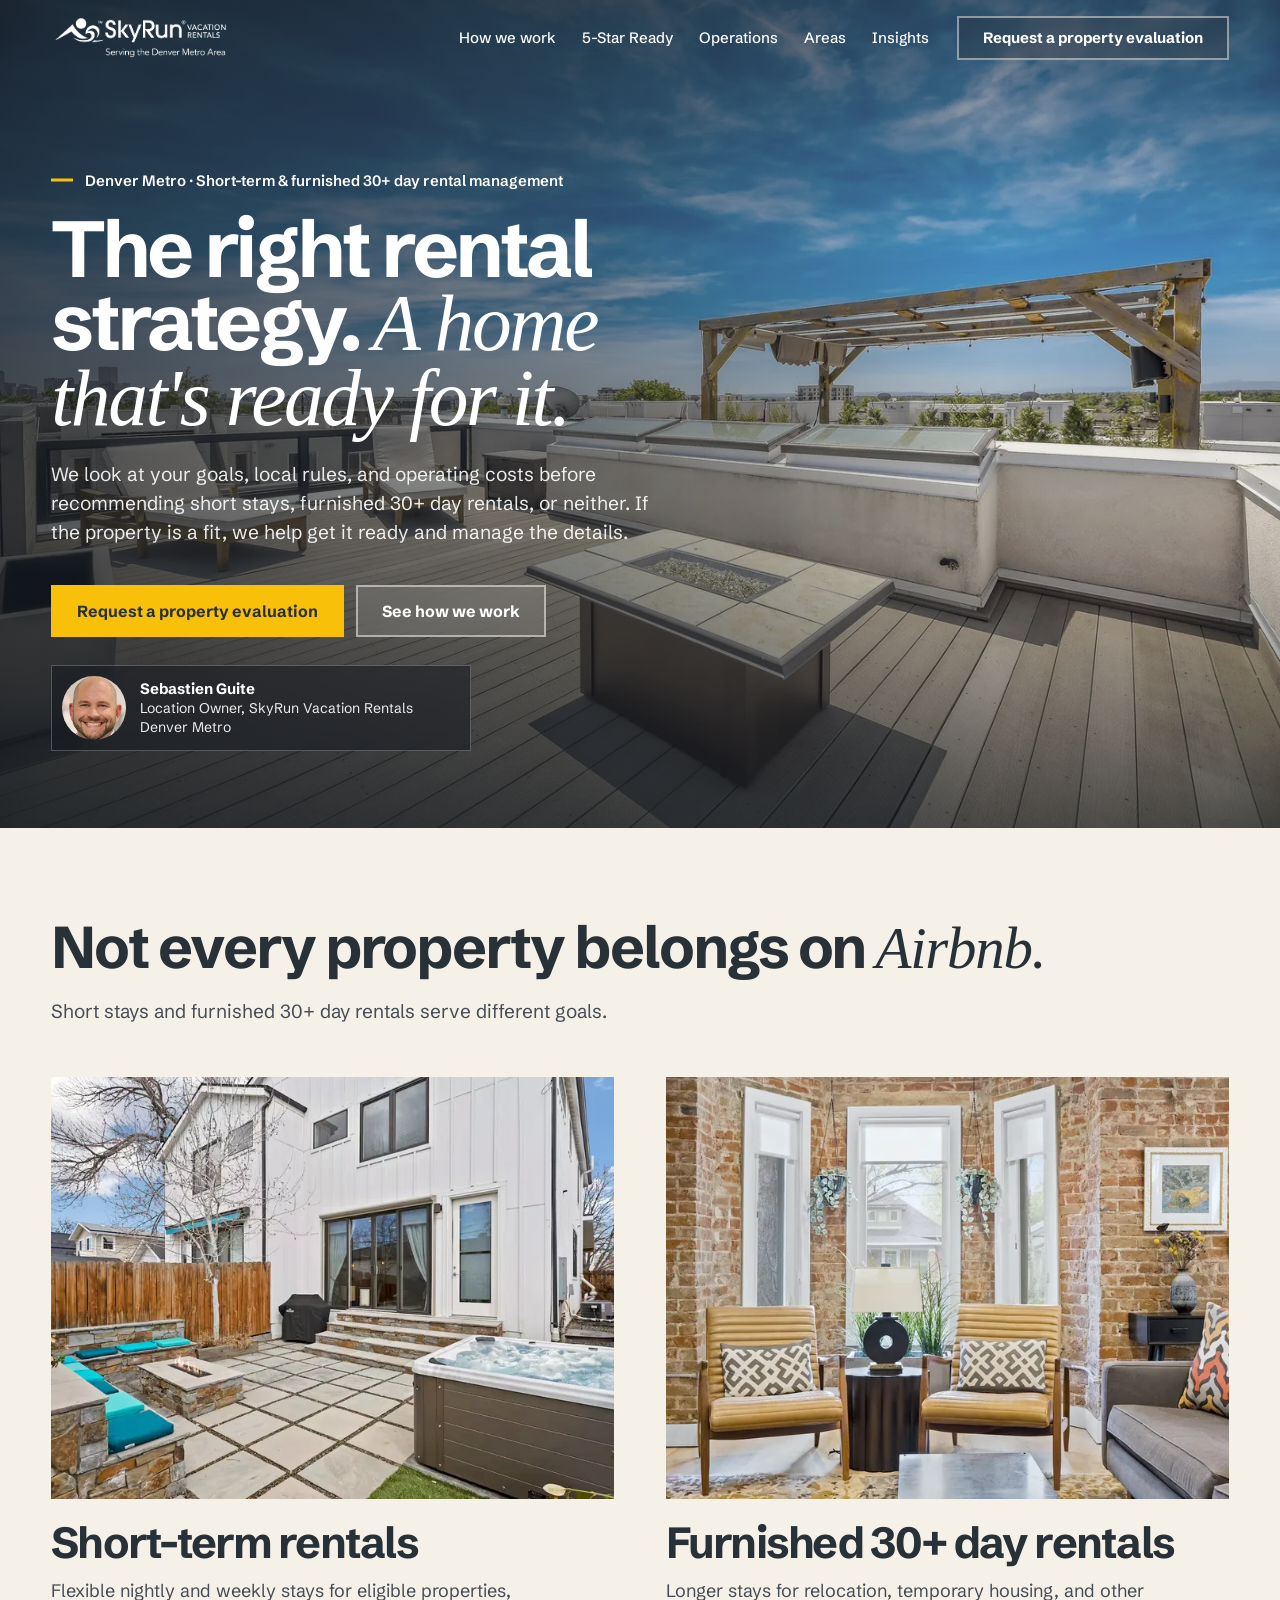
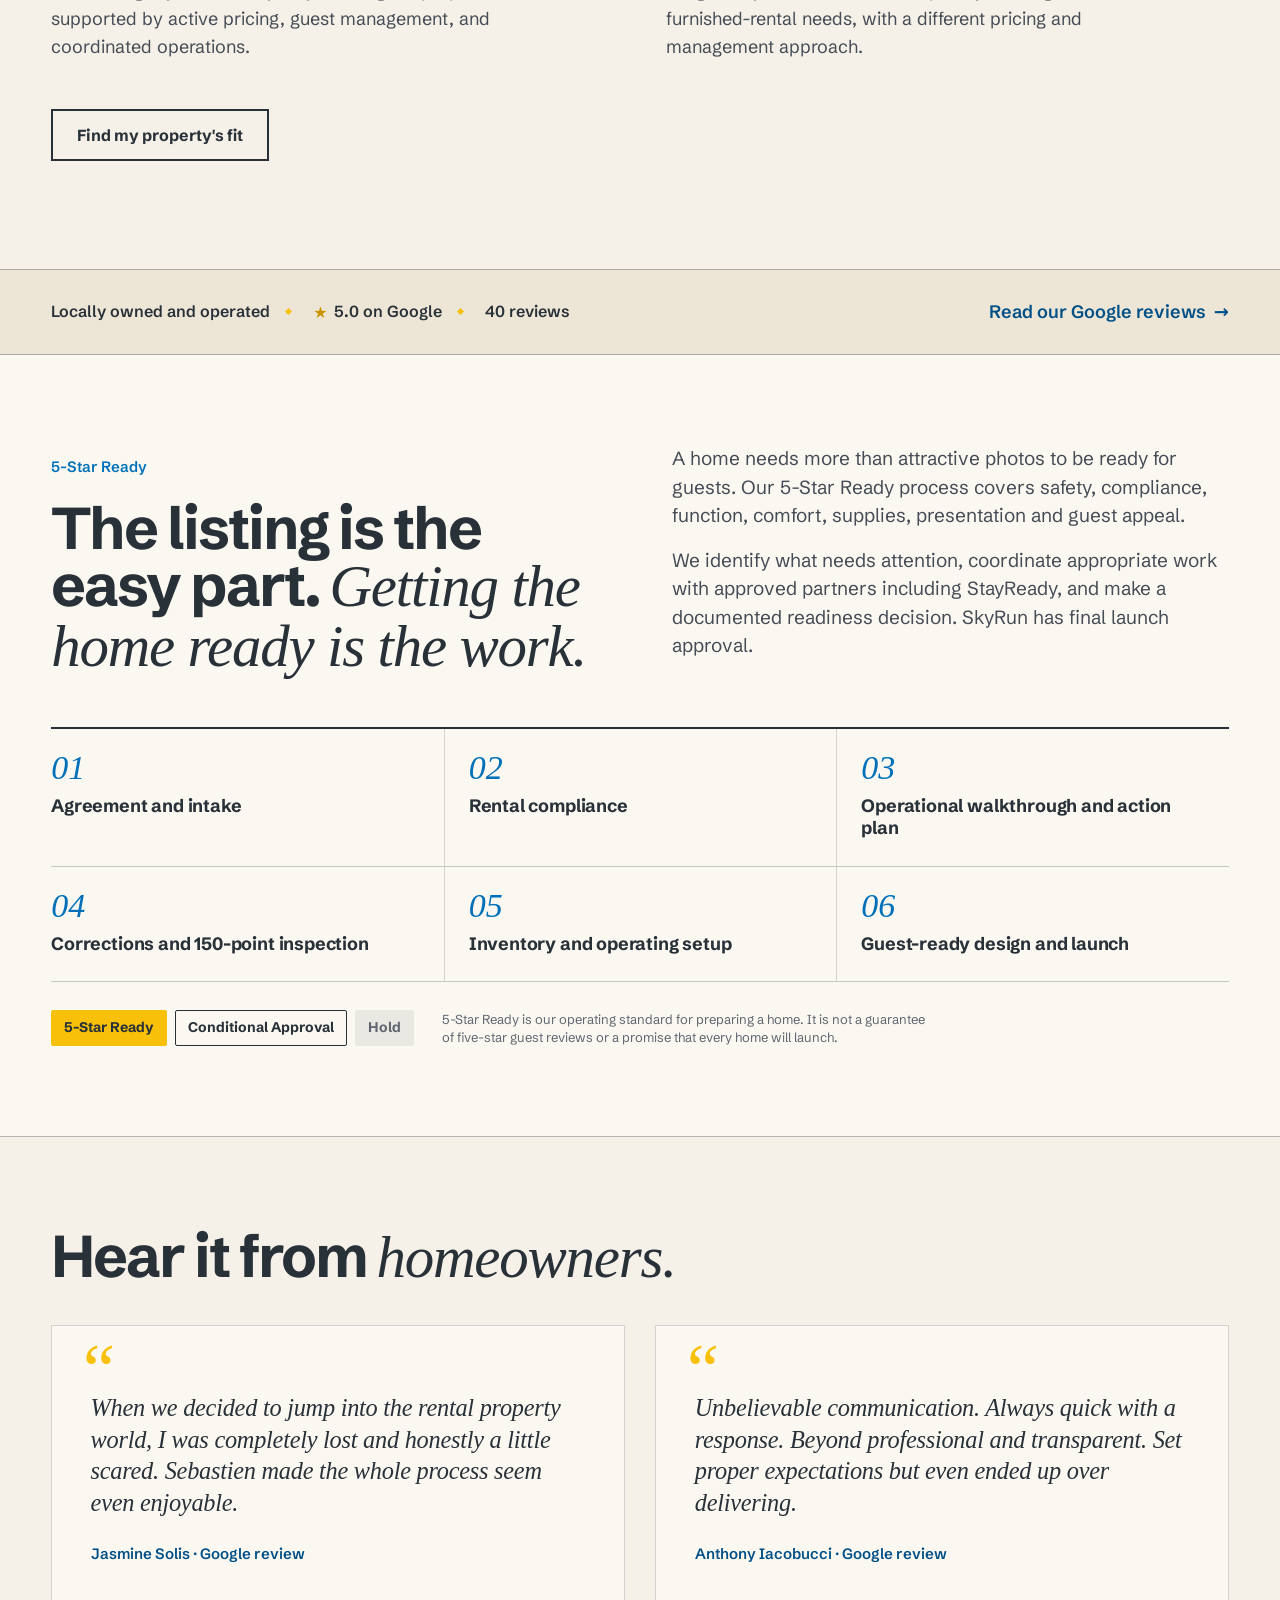
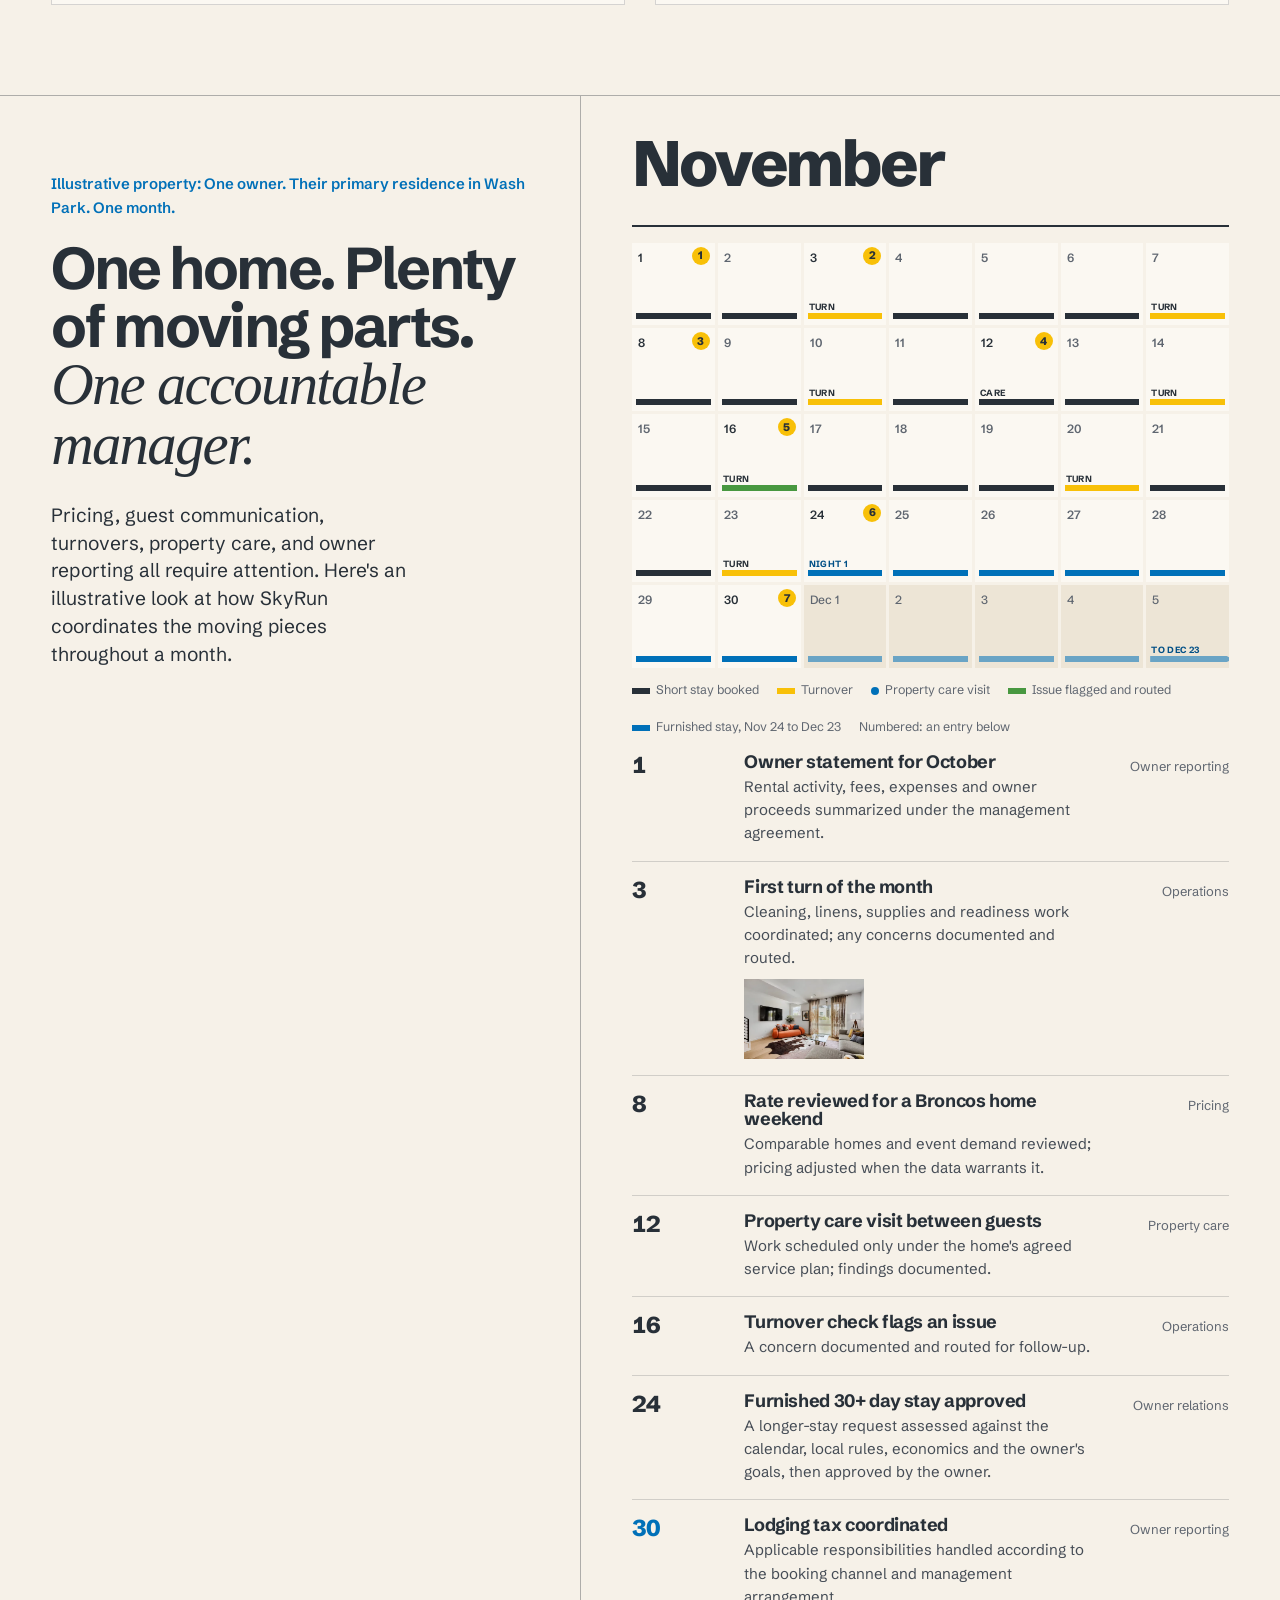
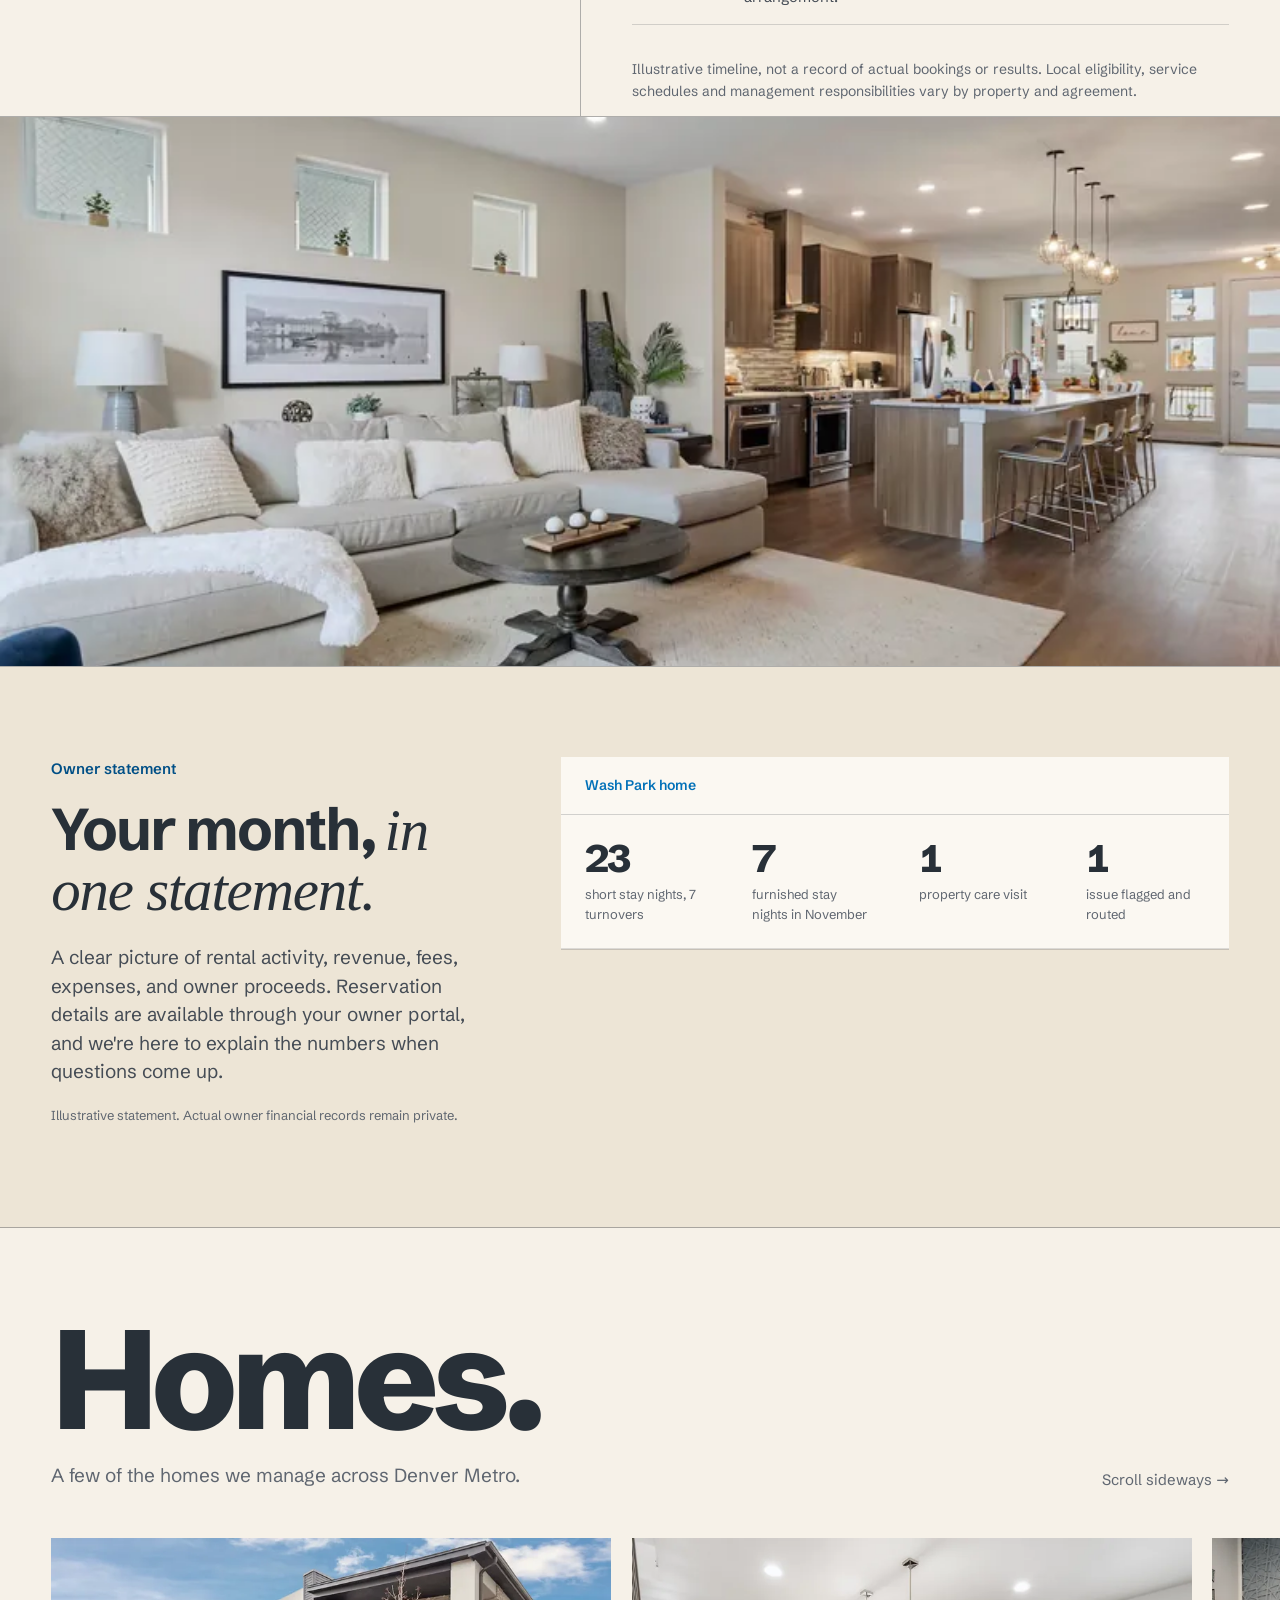
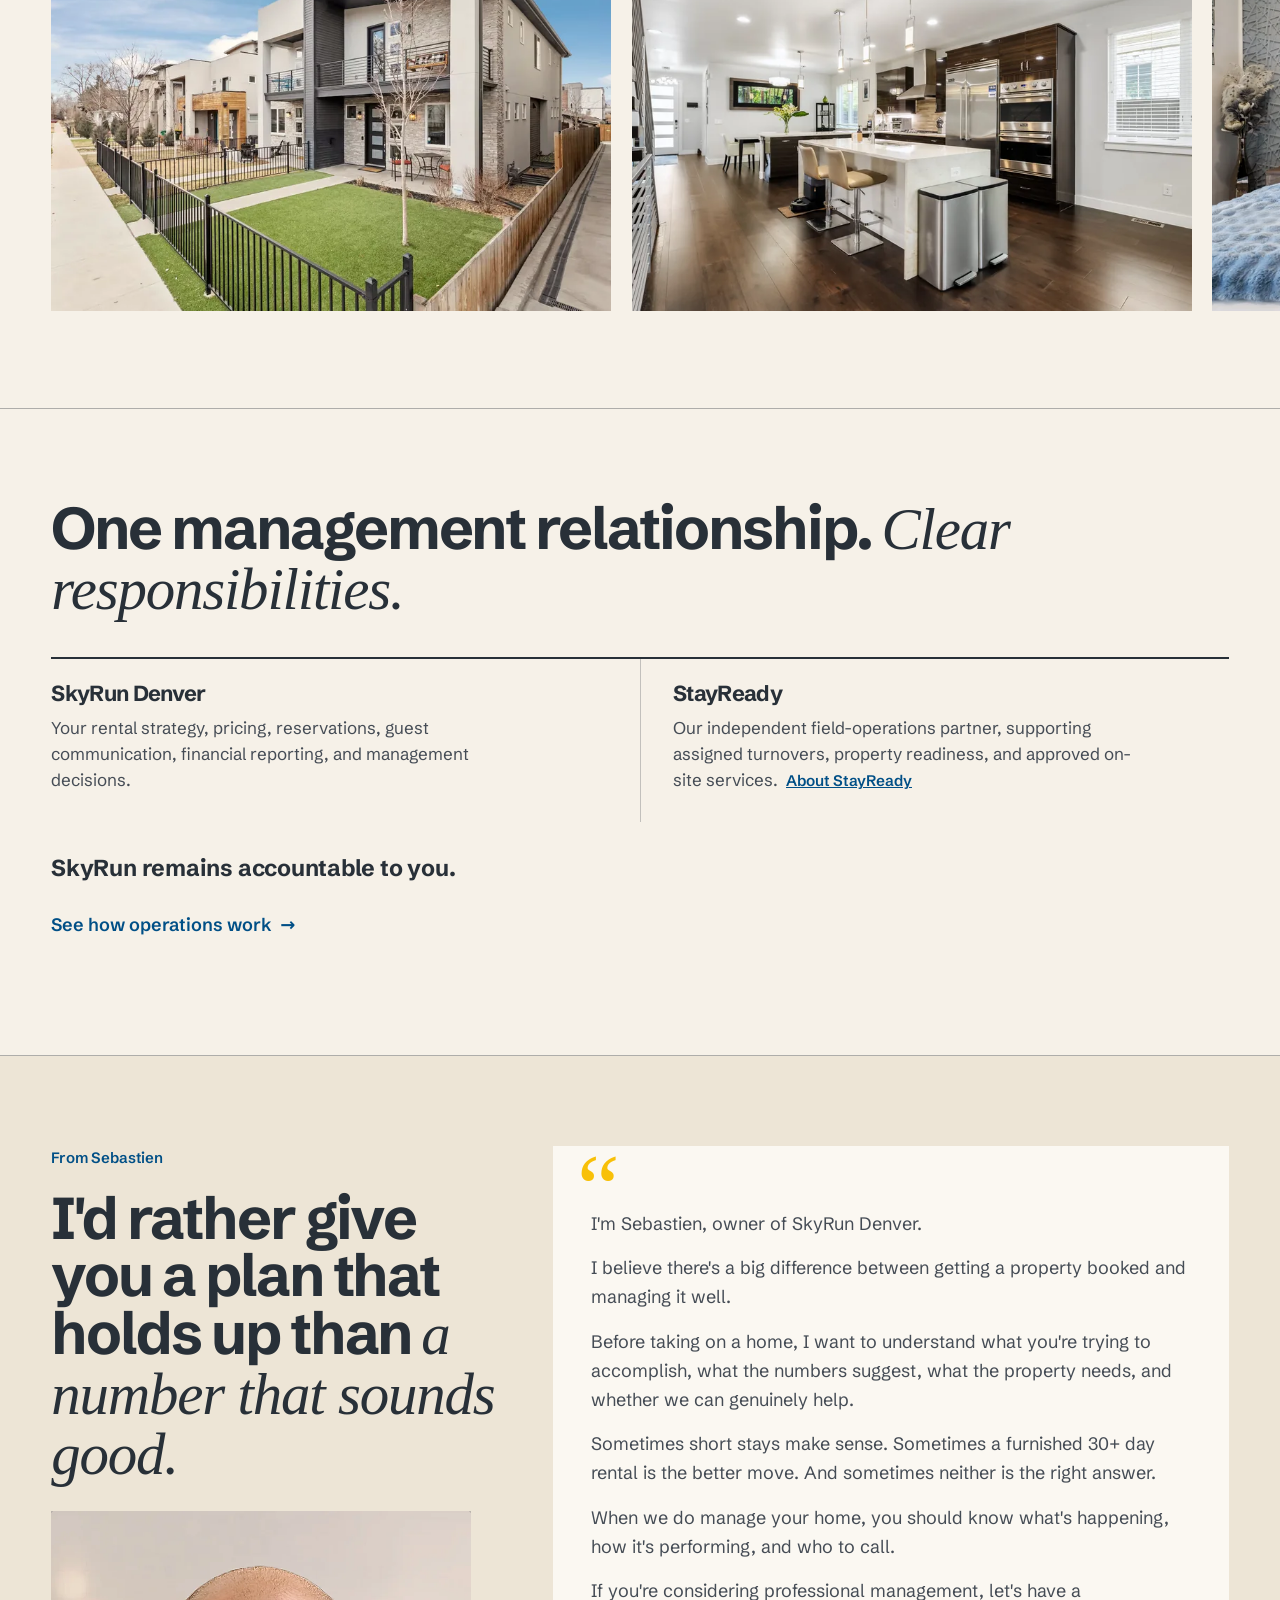
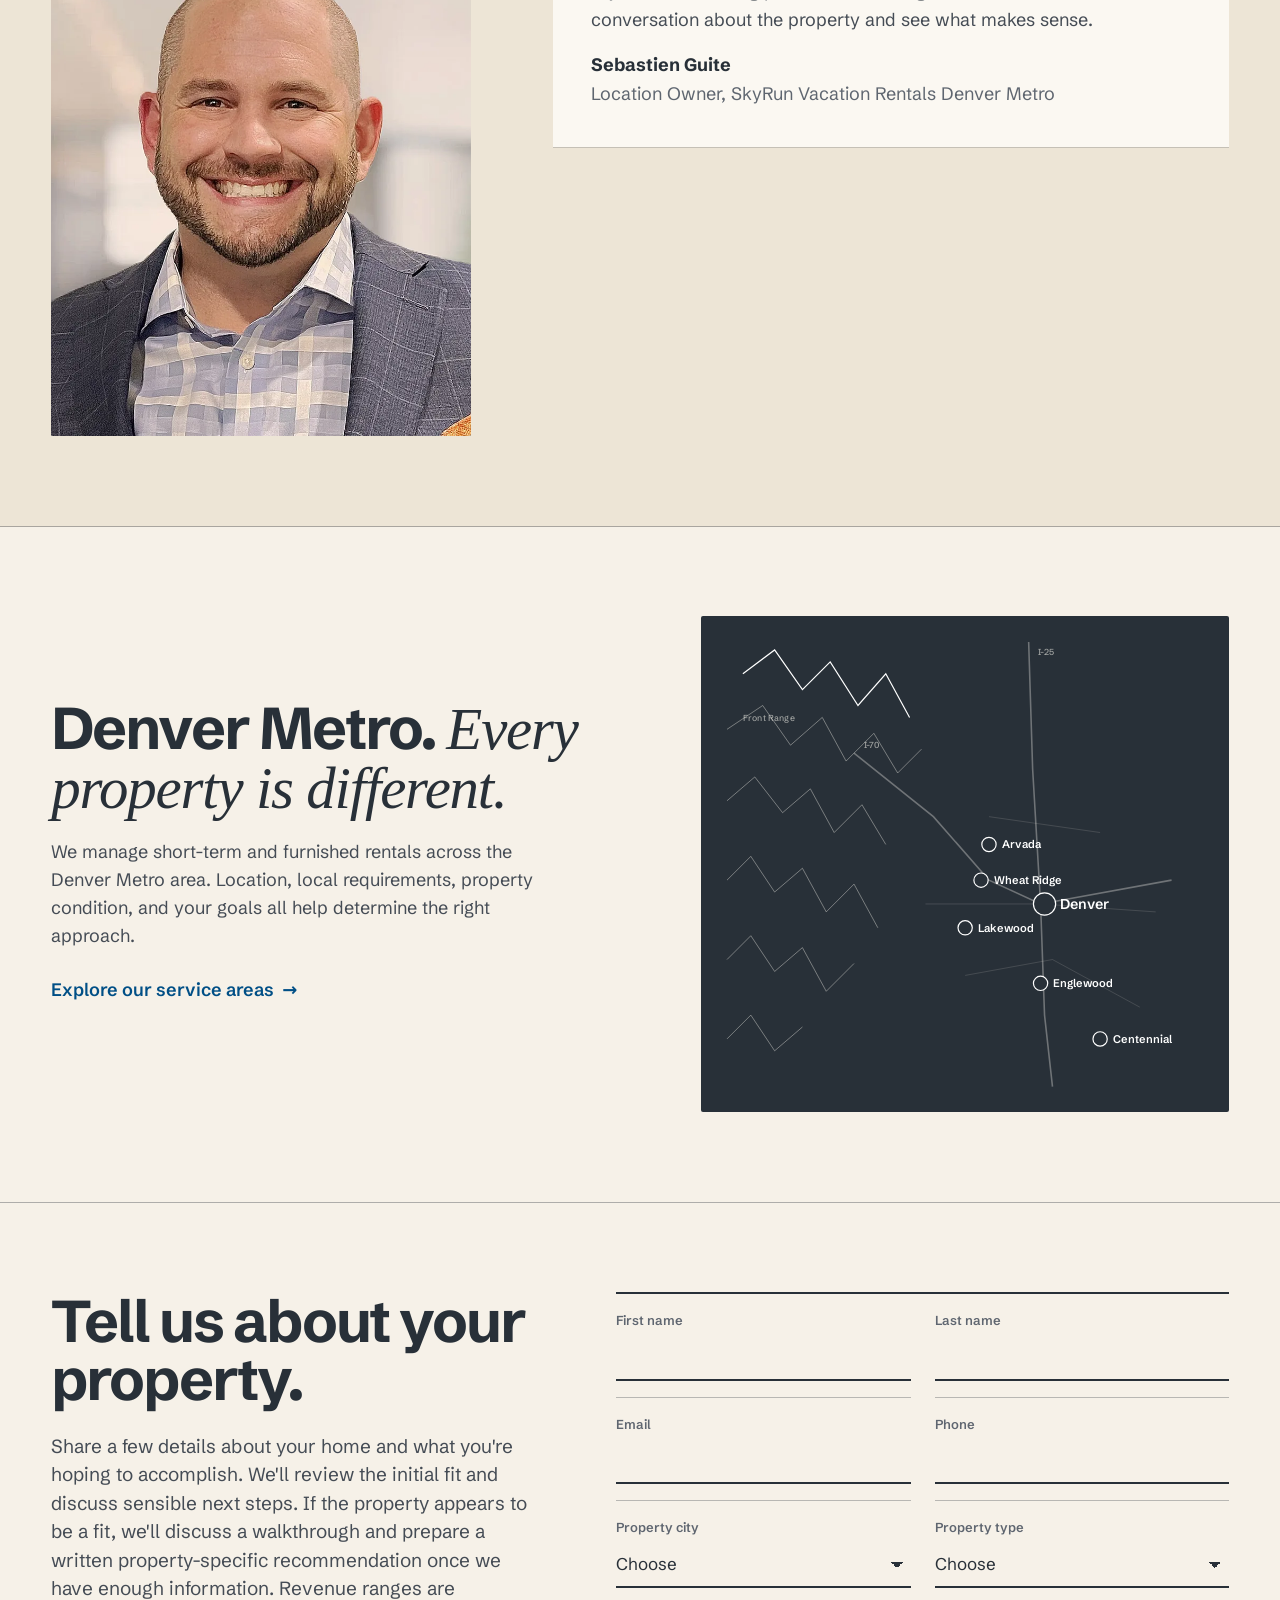
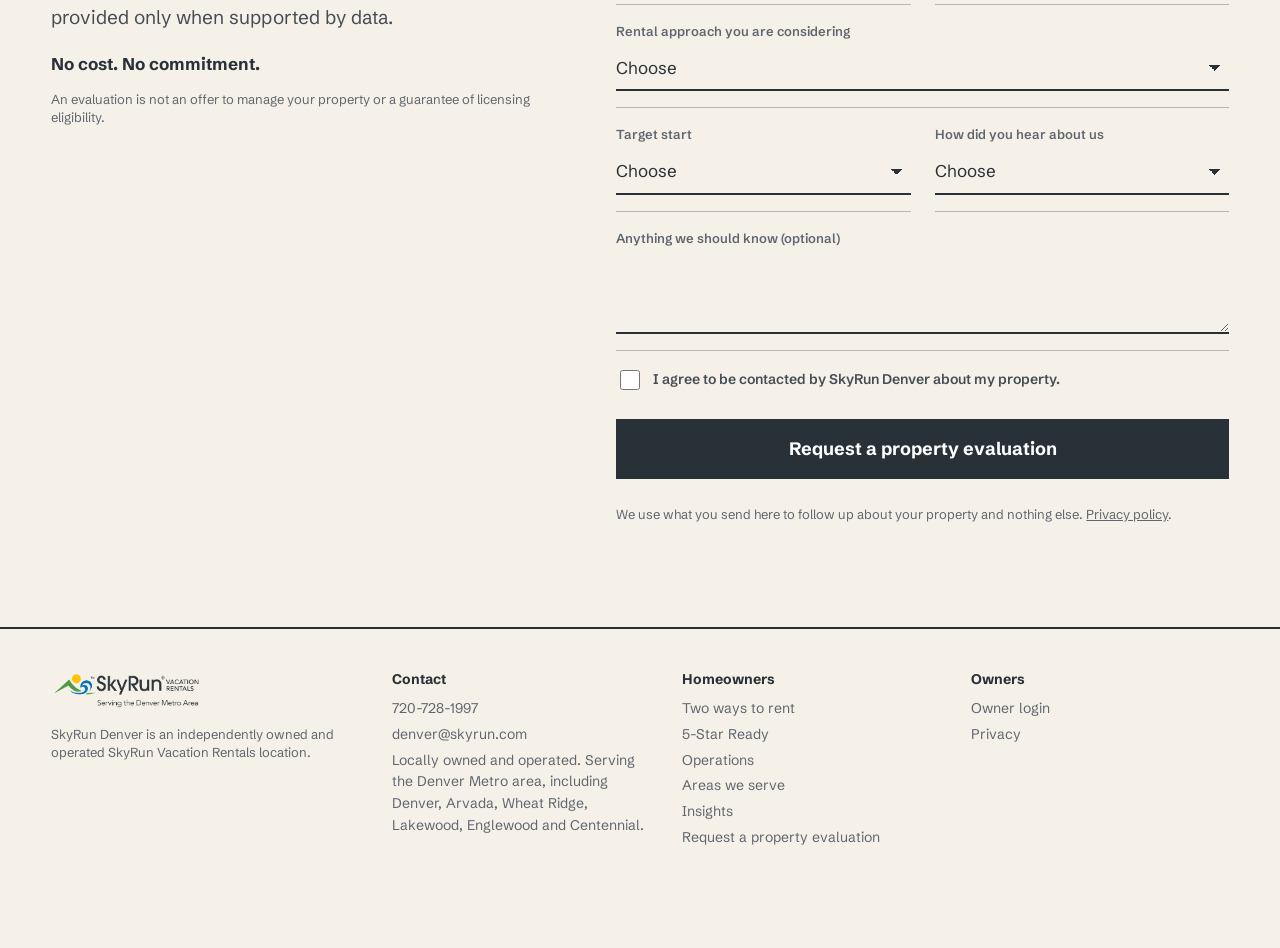
==== commit be9b2429: "Hero: King St rooftop at full resolution (Matt, Nov 19) - Back to the King St rooftop, now from the " ====
--- a/index.html
+++ b/index.html
@@ -39,7 +39,7 @@
 <main id="main">
 
 <section class="hero-photo">
-  <div class="photo rv has-img"><img src="/assets/img/homes/parker-twilight-1440.webp?v=45ebc91f" srcset="/assets/img/homes/parker-twilight-800.webp?v=374333cd 800w, /assets/img/homes/parker-twilight-1440.webp?v=45ebc91f 1440w" sizes="100vw" alt="A SkyRun Denver home at twilight, with the metro lights and the Front Range beyond" style="object-position:45% 55%" fetchpriority="high"></div>
+  <div class="photo rv has-img"><img src="/assets/img/homes/rooftop-skyline-1440.webp?v=3ca9ec61" srcset="/assets/img/homes/rooftop-skyline-800.webp?v=ef1c985e 800w, /assets/img/homes/rooftop-skyline-1440.webp?v=3ca9ec61 1440w, /assets/img/homes/rooftop-skyline-2400.webp?v=6787c6e8 2400w" sizes="100vw" alt="Rooftop deck with a fire table and a view of downtown Denver" style="object-position:50% 62%" fetchpriority="high"></div>
   <div class="wrap copy">
     <p class="kicker">Denver Metro · Short-term &amp; furnished 30+ day rental management</p>
     <h1 class="disp">The right rental strategy. <em class="acc">A home that's ready for it.</em></h1>
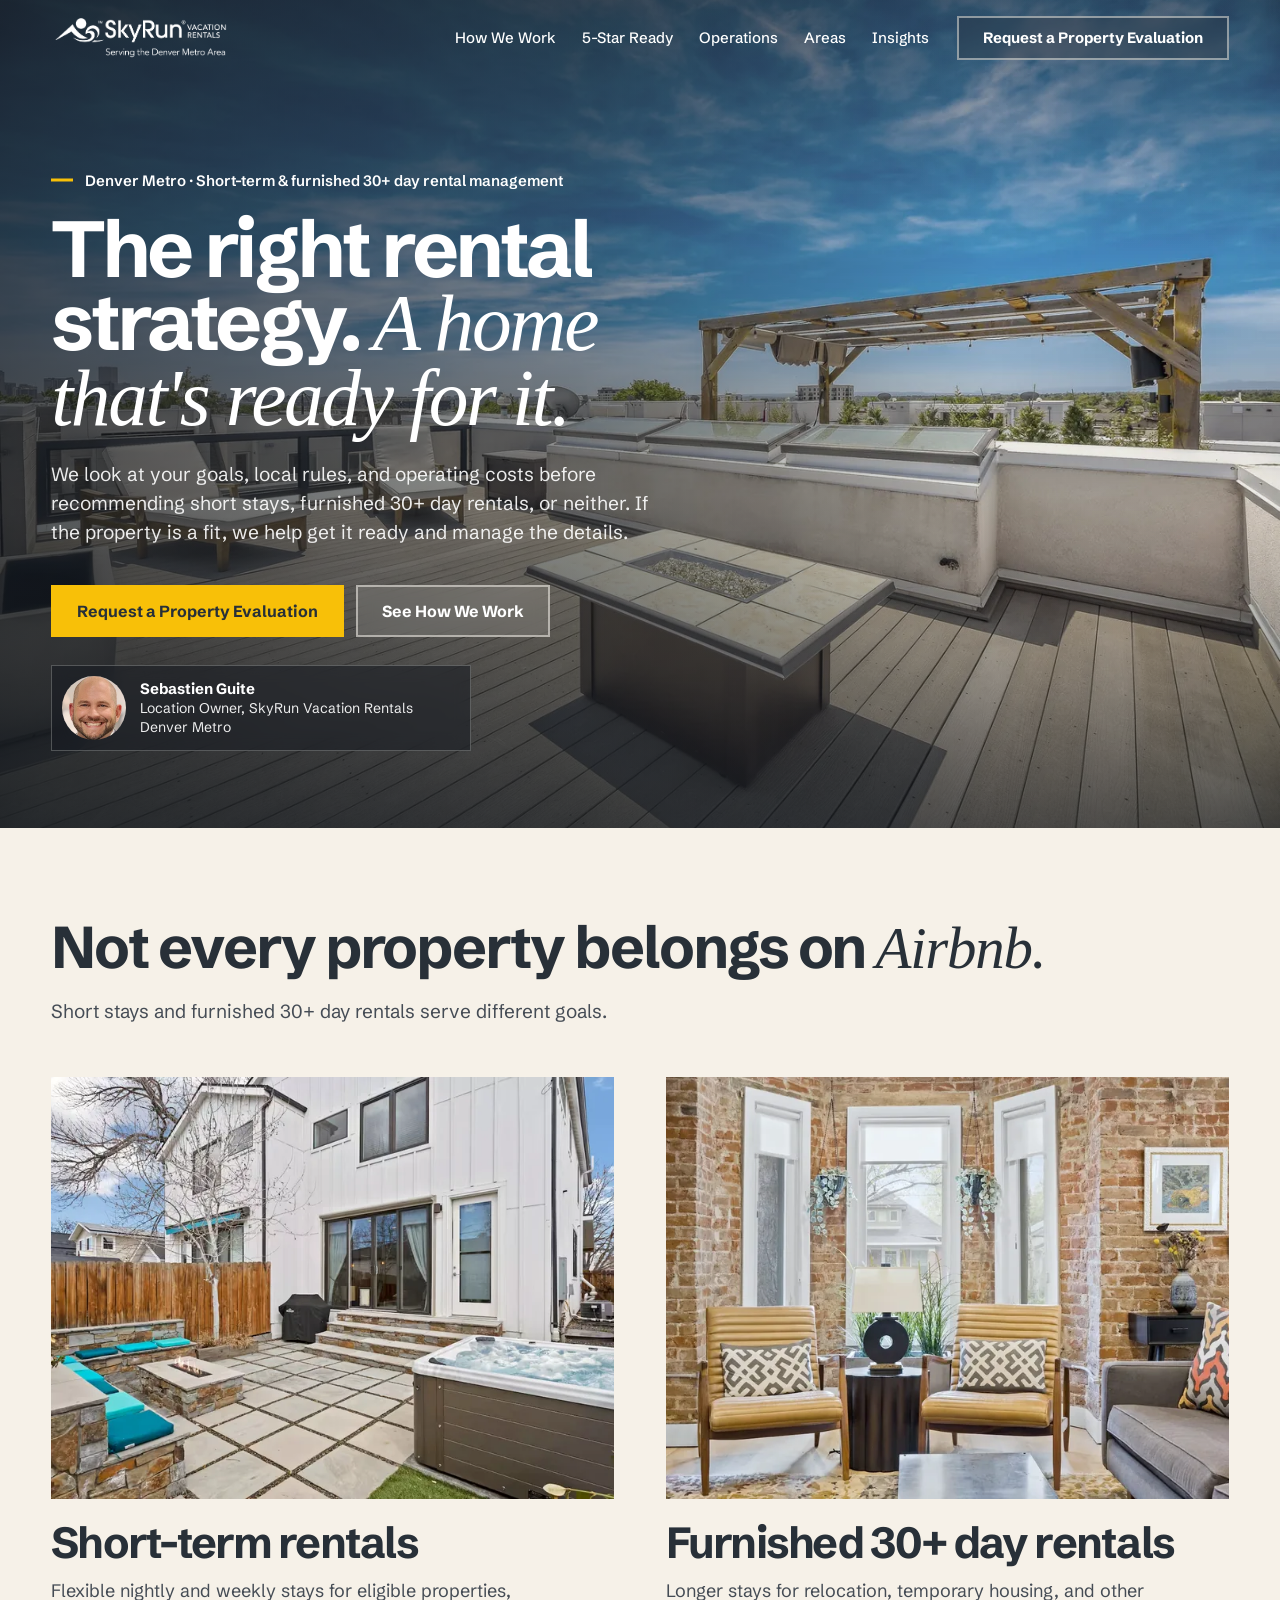
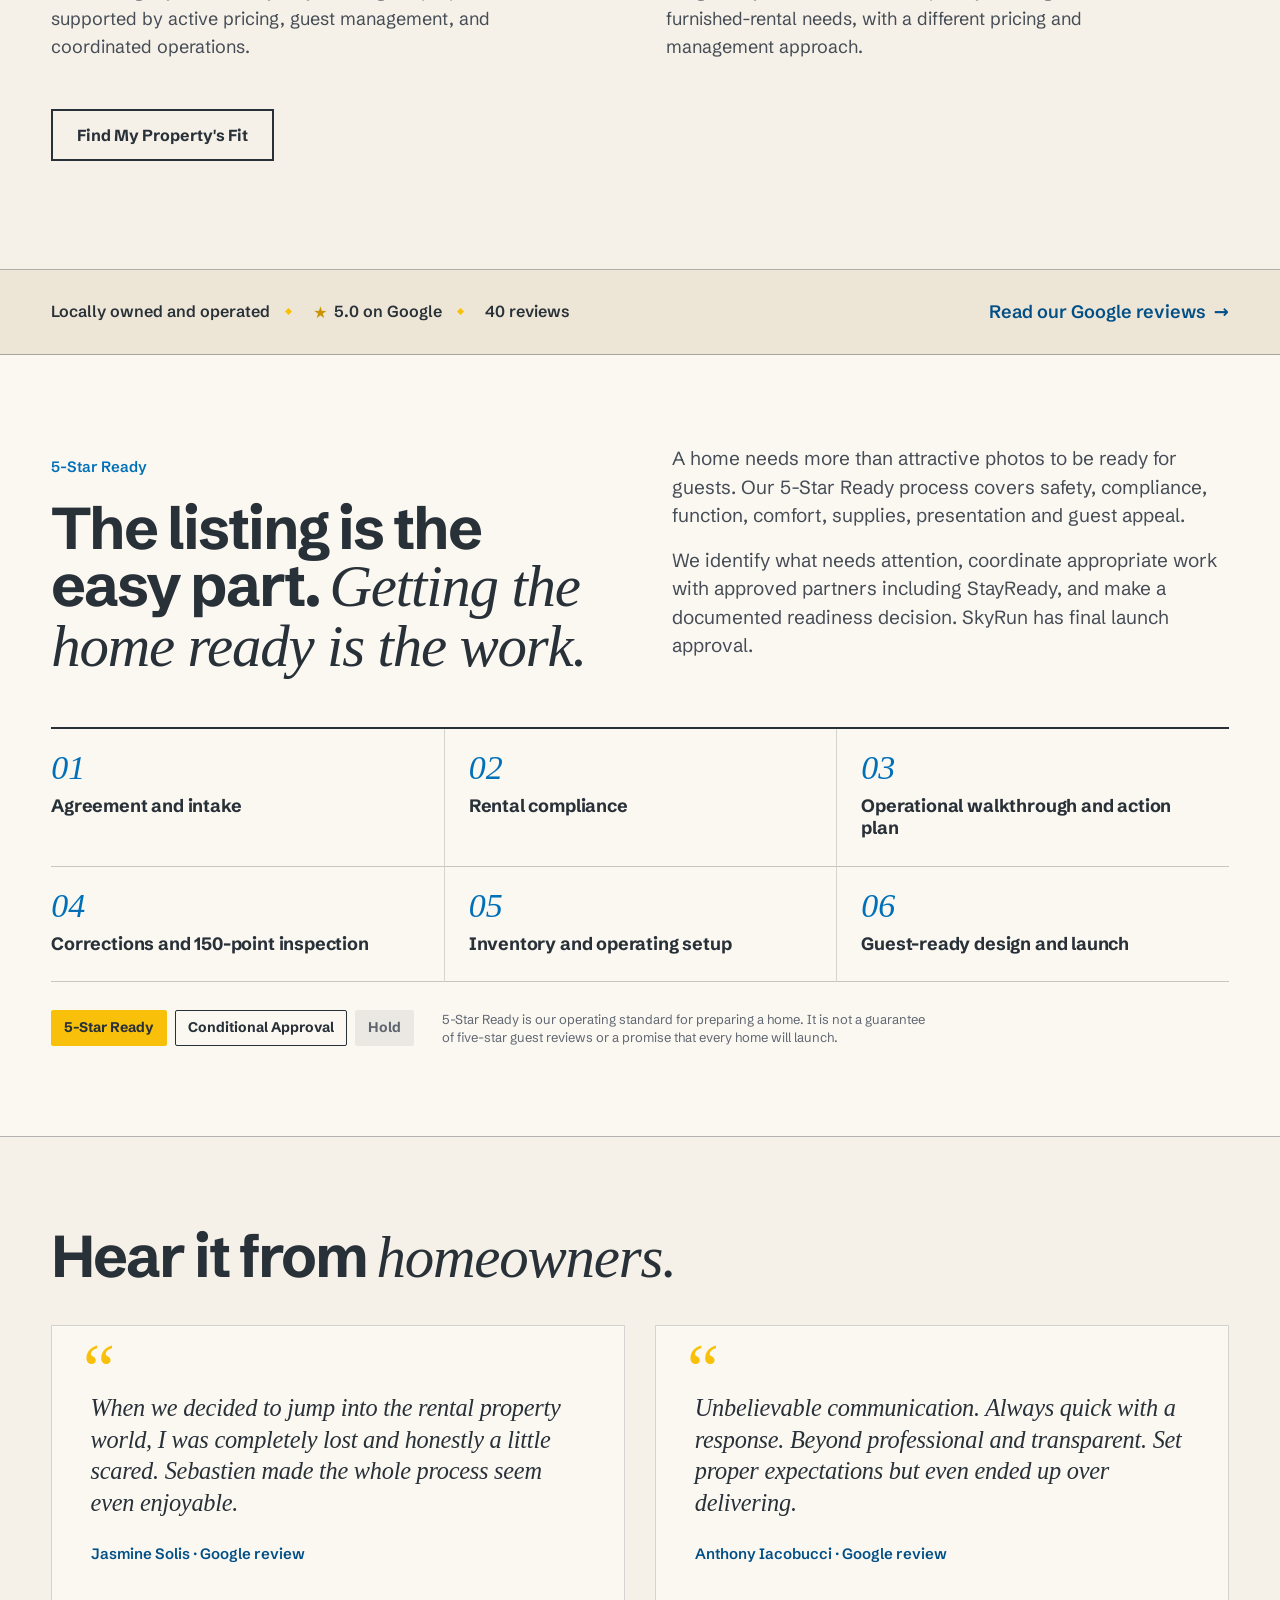
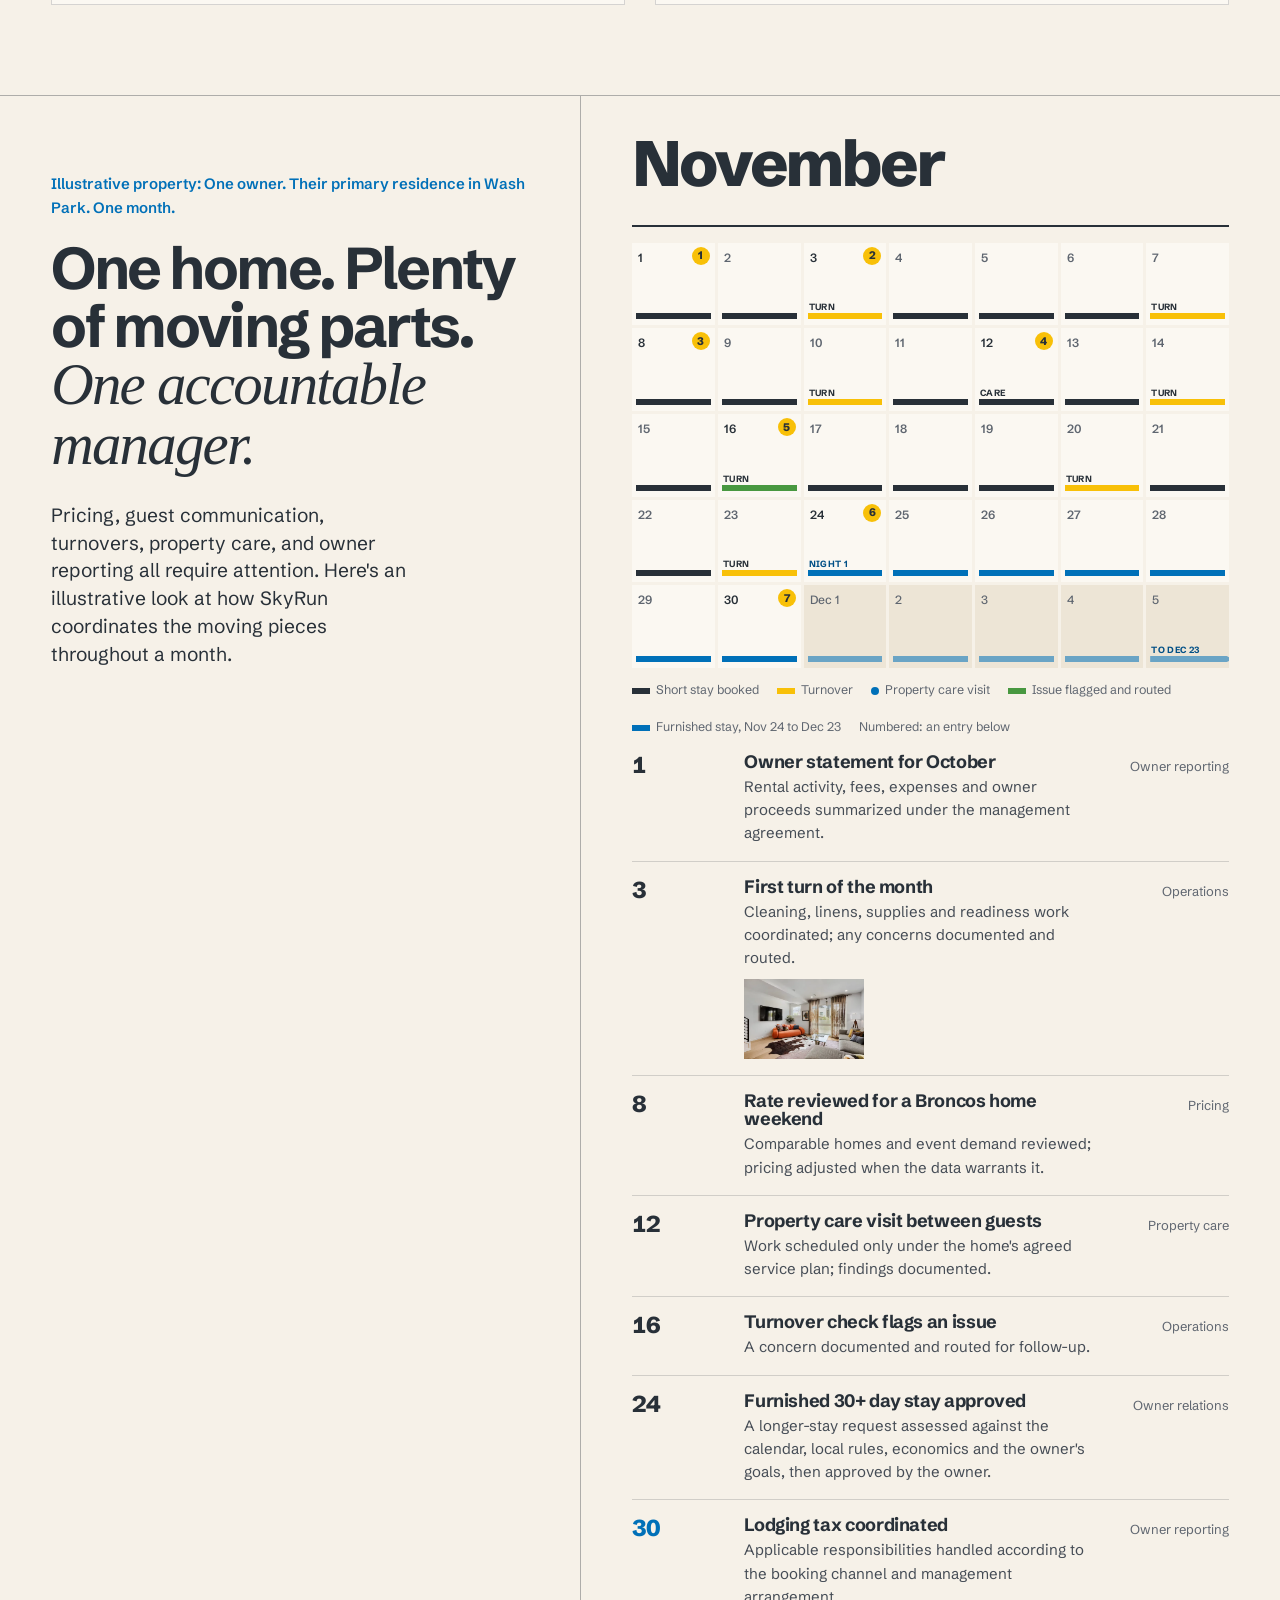
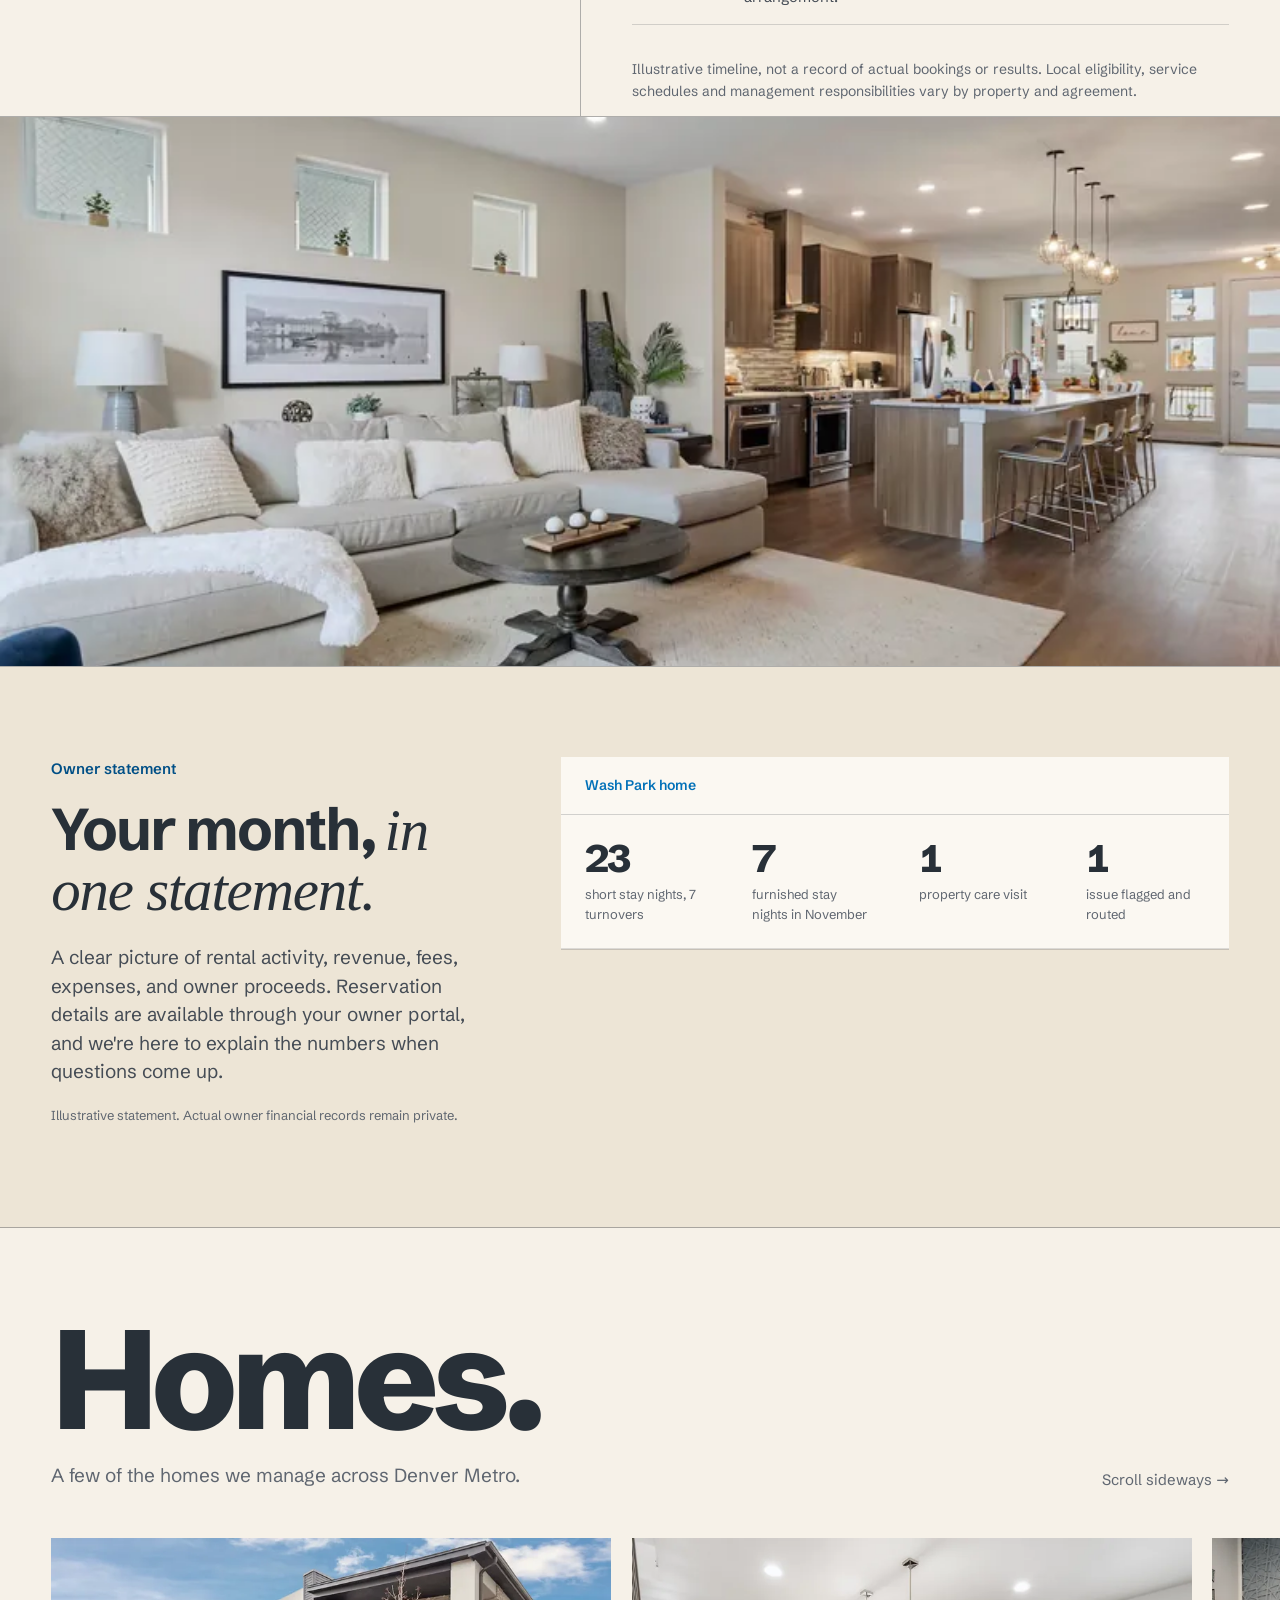
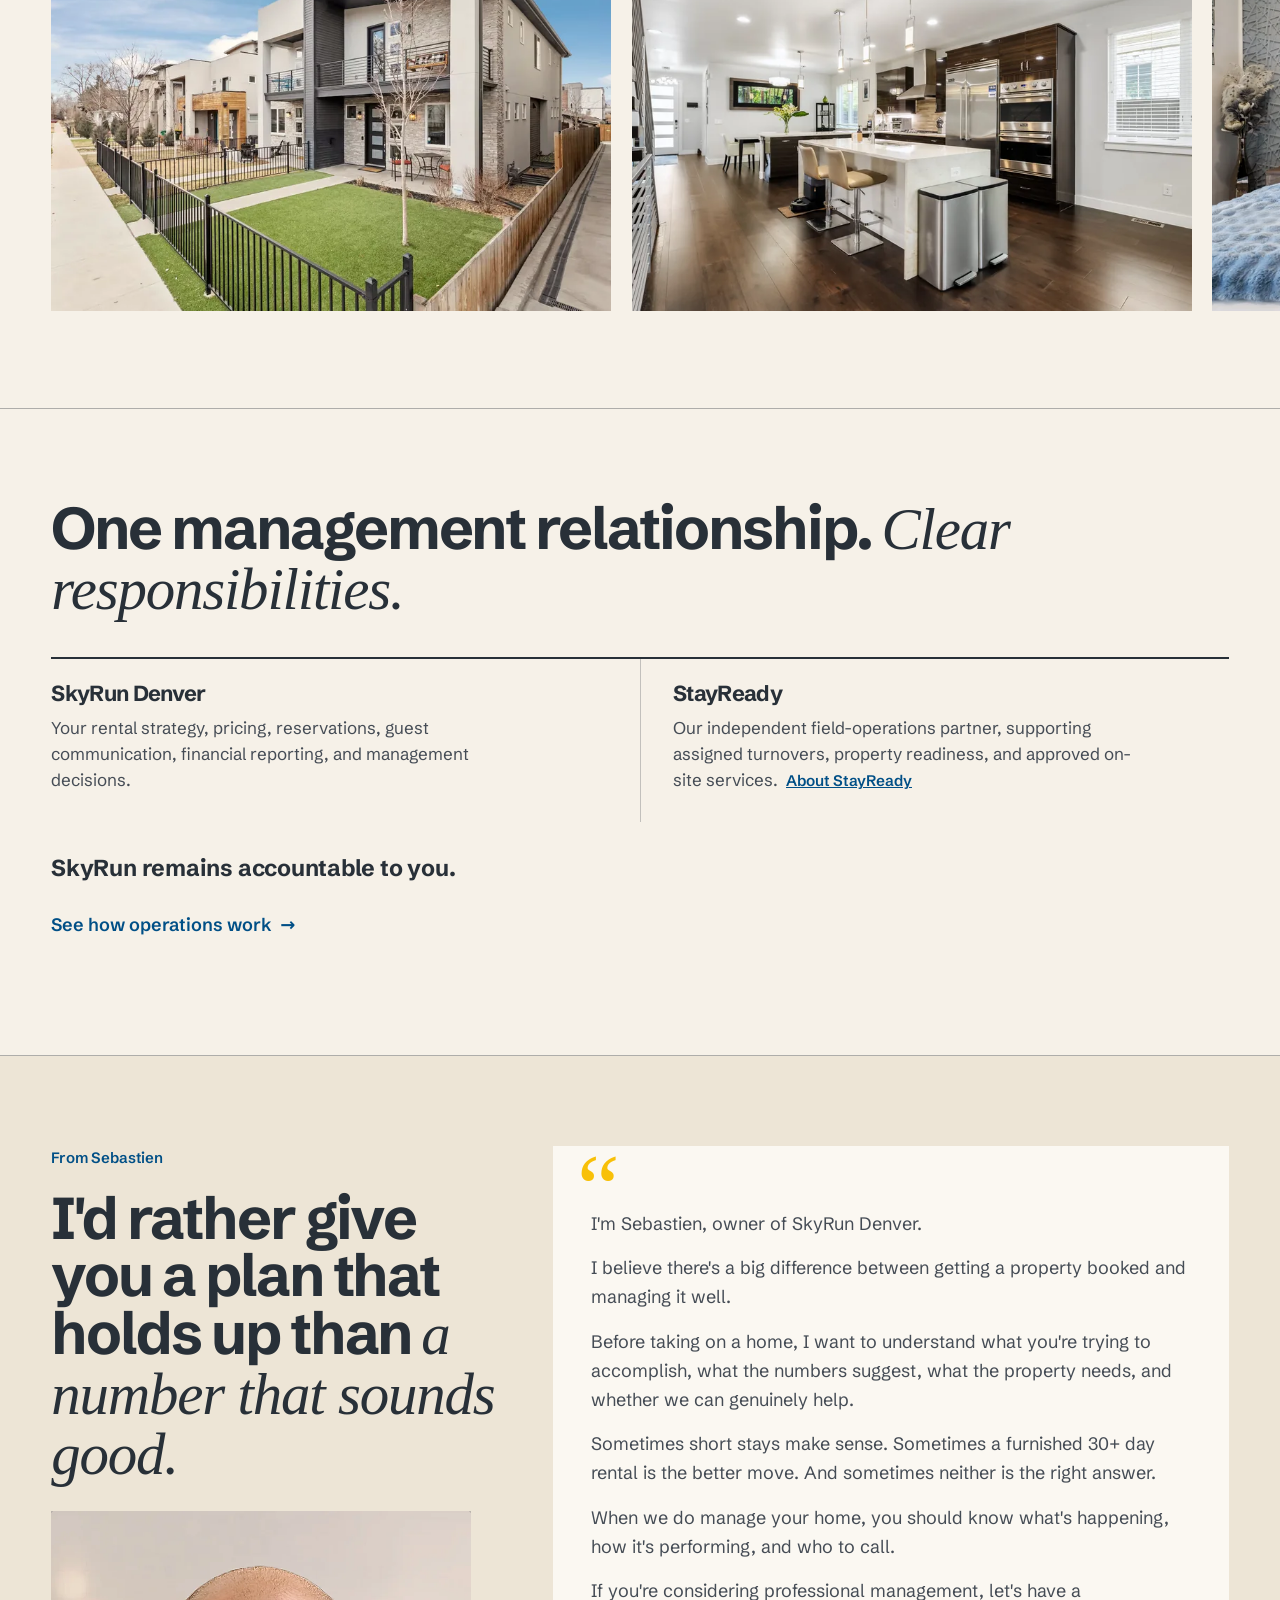
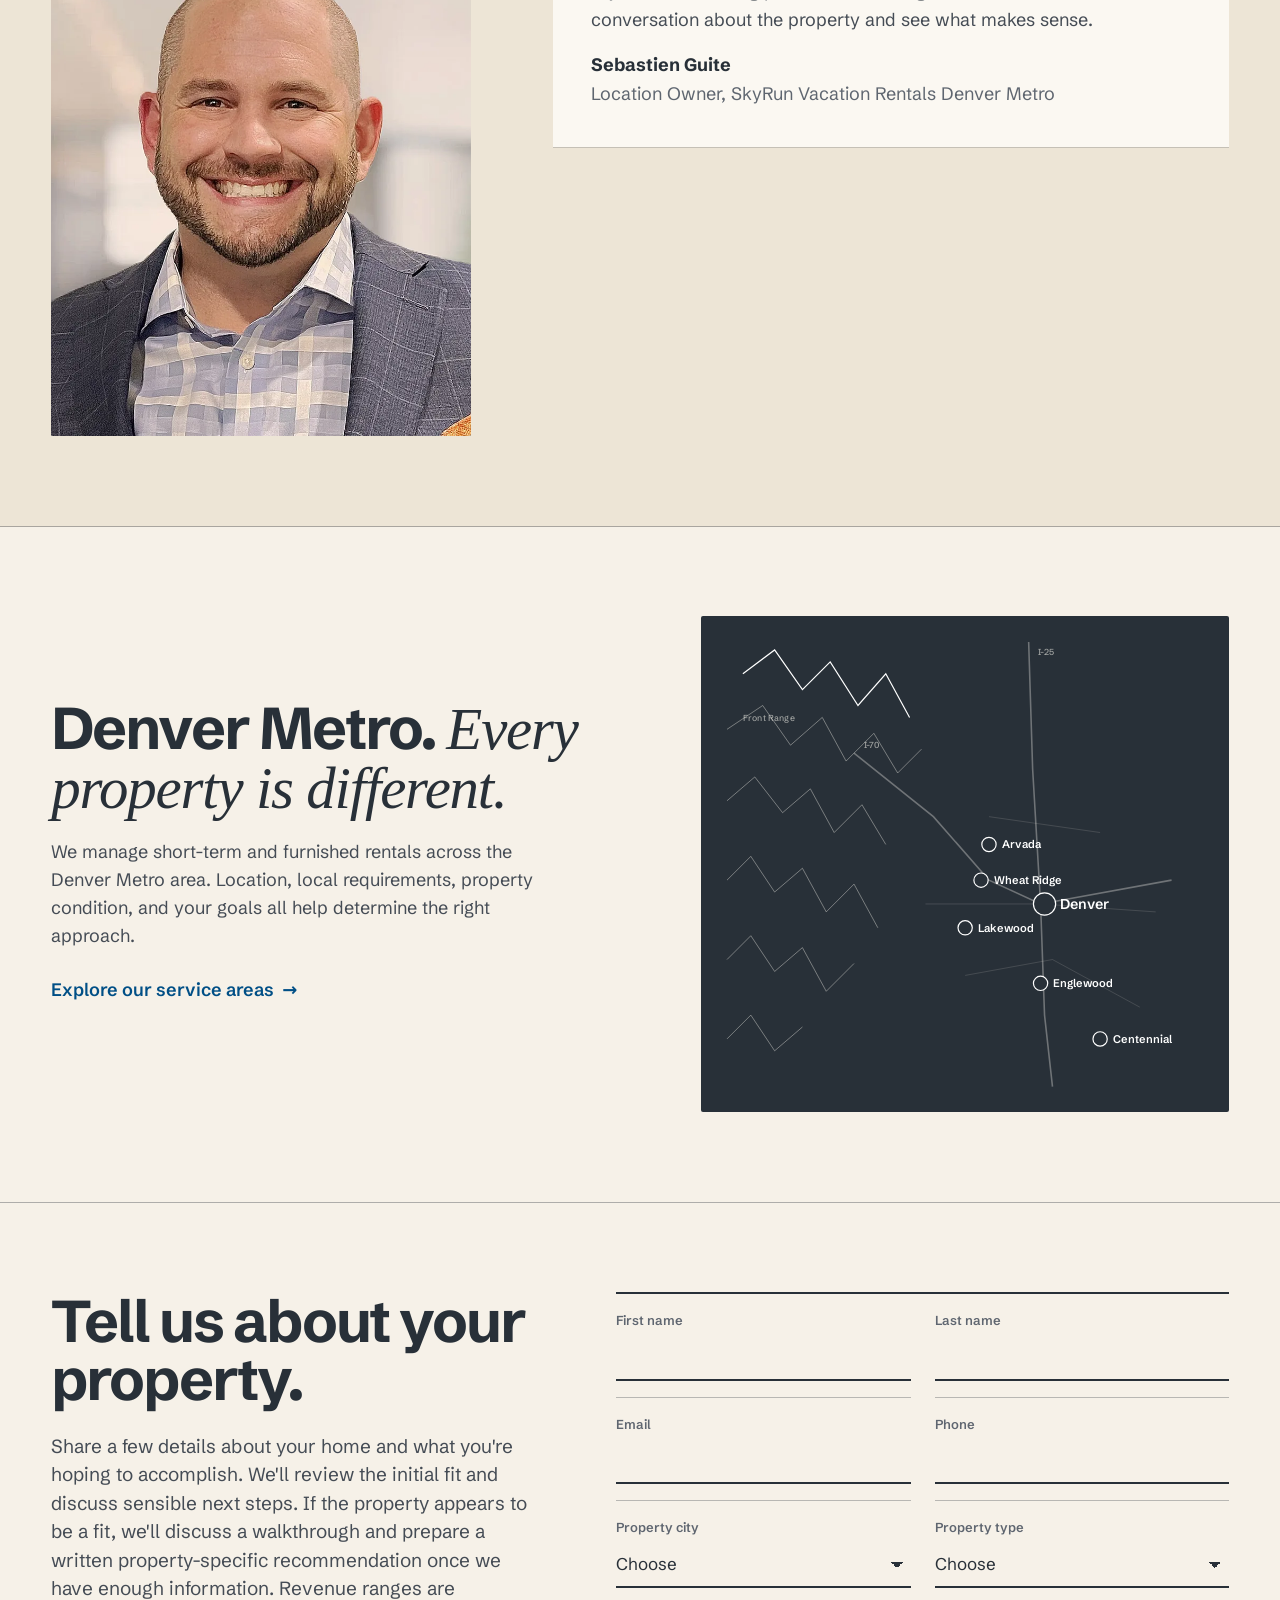
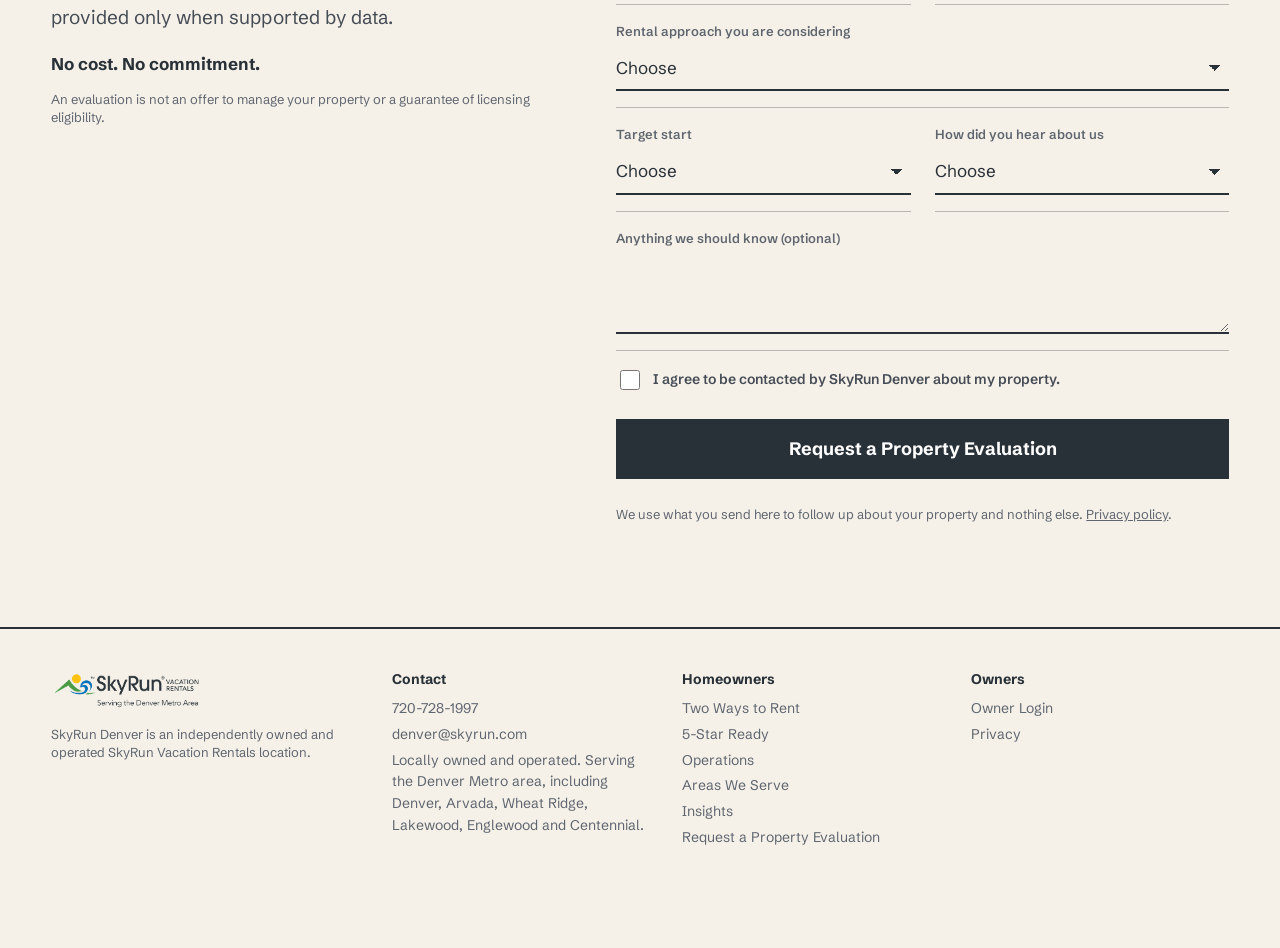
==== commit 02ead925: "Title Case for navigation, buttons, and footer links - Nav: How We Work (was How we work); CTAs: Req" ====
--- a/index.html
+++ b/index.html
@@ -14,7 +14,7 @@
 <meta property="og:image" content="https://skyrundenver.com/assets/img/skyrun-denver-horizontal.png?v=86d4ea79">
 <meta name="twitter:card" content="summary_large_image">
 <link rel="preload" href="/assets/fonts/schibsted-grotesk-normal.woff2" as="font" type="font/woff2" crossorigin>
-<link rel="stylesheet" href="/assets/css/site.css?v=6b442e77">
+<link rel="stylesheet" href="/assets/css/site.css?v=20bd0192">
 <link rel="icon" href="/assets/img/favicon.png?v=346fd3c6" type="image/png">
 
 <script id="hs-script-loader" async defer src="https://js-na2.hs-scripts.com/247984825.js"></script>
@@ -26,14 +26,14 @@
 <header class="site-head over" id="top"><div class="wrap">
   <a class="logo" href="/" aria-label="SkyRun Denver home"><img class="lg-light" src="/assets/img/skyrun-denver-horizontal-white.png?v=736f8bcc" width="922" height="267" alt="SkyRun Vacation Rentals, serving the Denver Metro Area"><img class="lg-dark" src="/assets/img/skyrun-denver-horizontal.png?v=86d4ea79" width="922" height="267" alt=""></a>
   <nav class="nav" id="nav" aria-label="Main">
-    <a href="/#month">How we work</a>
+    <a href="/#month">How We Work</a>
     <a href="/#ready">5-Star Ready</a>
     <a href="/operations">Operations</a>
     <a href="/areas">Areas</a>
     <a href="https://skyrun.com/blog/category/denver/" rel="noopener">Insights</a>
-    <a class="btn navcta" href="#evaluation">Request a property evaluation</a>
+    <a class="btn navcta" href="#evaluation">Request a Property Evaluation</a>
   </nav>
-  <a class="btn" href="#evaluation">Request a property evaluation</a>
+  <a class="btn" href="#evaluation">Request a Property Evaluation</a>
   <button class="menu" type="button" aria-controls="nav" aria-expanded="false"><span></span><span></span>Menu</button>
 </div></header>
 <main id="main">
@@ -44,7 +44,7 @@
     <p class="kicker">Denver Metro · Short-term &amp; furnished 30+ day rental management</p>
     <h1 class="disp">The right rental strategy. <em class="acc">A home that's ready for it.</em></h1>
     <p class="lede">We look at your goals, local rules, and operating costs before recommending short stays, furnished 30+ day rentals, or neither. If the property is a fit, we help get it ready and manage the details.</p>
-    <div class="acts"><a class="btn sun" href="#evaluation">Request a property evaluation</a><a class="btn glass" href="#month">See how we work</a></div>
+    <div class="acts"><a class="btn sun" href="#evaluation">Request a Property Evaluation</a><a class="btn glass" href="#month">See How We Work</a></div>
     <div class="lead-card"><img class="ph" src="/assets/img/people/sebastien-guite-square-256.webp?v=005ed66a" alt="Sebastien Guite" width="64" height="64"><p><b>Sebastien Guite</b><br>Location Owner, SkyRun Vacation Rentals Denver Metro</p></div>
   </div>
 </section>
@@ -55,7 +55,7 @@
     <div class="path rv d1"><div class="photo has-img"><img src="/assets/img/homes/backyard-hot-tub-1440.webp?v=5ecb72bd" srcset="/assets/img/homes/backyard-hot-tub-800.webp?v=013bfa90 800w, /assets/img/homes/backyard-hot-tub-1440.webp?v=5ecb72bd 1440w" sizes="(max-width: 700px) 100vw, 50vw" alt="Backyard with a hot tub, fire pit, and stone seating" style="object-position:55% 60%" loading="lazy" decoding="async"></div><h3>Short-term rentals</h3><p>Flexible nightly and weekly stays for eligible properties, supported by active pricing, guest management, and coordinated operations.</p></div>
     <div class="path rv d2"><div class="photo alt has-img"><img src="/assets/img/homes/brick-reading-nook-1440.webp?v=45704119" srcset="/assets/img/homes/brick-reading-nook-800.webp?v=2e9b25dc 800w, /assets/img/homes/brick-reading-nook-1440.webp?v=45704119 1440w" sizes="(max-width: 700px) 100vw, 50vw" alt="Sitting area with two leather chairs against an exposed brick wall" style="object-position:50% 55%" loading="lazy" decoding="async"></div><h3>Furnished 30+ day rentals</h3><p>Longer stays for relocation, temporary housing, and other furnished-rental needs, with a different pricing and management approach.</p></div>
   </div>
-  <p style="margin-top:clamp(28px,3vw,44px)"><a class="btn ghost" href="#evaluation">Find my property's fit</a></p>
+  <p style="margin-top:clamp(28px,3vw,44px)"><a class="btn ghost" href="#evaluation">Find My Property's Fit</a></p>
 </div></section>
 <section class="cred" aria-label="Local ownership and Google rating"><div class="wrap">
   <p><span>Locally owned and operated</span><span><b class="stars" aria-hidden="true">★</b> 5.0 on Google</span><span>40 reviews</span></p>
@@ -210,7 +210,7 @@
     <div class="f full"><label for="notes">Anything we should know (optional)</label><textarea id="notes" name="message"></textarea></div>
     <input type="hidden" name="utm_source"><input type="hidden" name="utm_medium"><input type="hidden" name="utm_campaign"><input type="hidden" name="utm_term"><input type="hidden" name="utm_content"><input type="hidden" name="gclid"><input type="hidden" name="skyrun_inquiry_landing_page" value="home">
     <label class="consent"><input type="checkbox" name="consent" value="yes" required> I agree to be contacted by SkyRun Denver about my property.</label>
-    <button class="btn" type="submit">Request a property evaluation</button>
+    <button class="btn" type="submit">Request a Property Evaluation</button>
     <p class="form-err small" role="alert" hidden></p>
     <p class="privacy">We use what you send here to follow up about your property and nothing else. <a href="/privacy">Privacy policy</a>.</p>
   </form>
@@ -219,10 +219,10 @@
 <footer class="site-foot"><div class="wrap">
   <div><a class="logo" href="/"><img src="/assets/img/skyrun-denver-horizontal.png?v=86d4ea79" width="922" height="267" alt="SkyRun Vacation Rentals, serving the Denver Metro Area"></a><p class="small" style="margin-top:12px">SkyRun Denver is an independently owned and operated SkyRun Vacation Rentals location.</p></div>
   <div><p class="fh">Contact</p><p><a href="tel:+17207281997">720-728-1997</a></p><p><a href="mailto:denver@skyrun.com">denver@skyrun.com</a></p><p>Locally owned and operated. Serving the Denver Metro area, including Denver, Arvada, Wheat Ridge, Lakewood, Englewood and Centennial.</p></div>
-  <div><p class="fh">Homeowners</p><p><a href="/#paths">Two ways to rent</a></p><p><a href="/#ready">5-Star Ready</a></p><p><a href="/operations">Operations</a></p><p><a href="/areas">Areas we serve</a></p><p><a href="https://skyrun.com/blog/category/denver/" rel="noopener">Insights</a></p><p><a href="/#evaluation">Request a property evaluation</a></p></div>
-  <div><p class="fh">Owners</p><p><a href="https://skyrundenver.trackhs.com/owner/" rel="noopener">Owner login</a></p><p><a href="/privacy">Privacy</a></p></div>
+  <div><p class="fh">Homeowners</p><p><a href="/#paths">Two Ways to Rent</a></p><p><a href="/#ready">5-Star Ready</a></p><p><a href="/operations">Operations</a></p><p><a href="/areas">Areas We Serve</a></p><p><a href="https://skyrun.com/blog/category/denver/" rel="noopener">Insights</a></p><p><a href="/#evaluation">Request a Property Evaluation</a></p></div>
+  <div><p class="fh">Owners</p><p><a href="https://skyrundenver.trackhs.com/owner/" rel="noopener">Owner Login</a></p><p><a href="/privacy">Privacy</a></p></div>
 </div></footer>
-<a class="btn mcta" href="#evaluation">Request a property evaluation</a>
+<a class="btn mcta" href="#evaluation">Request a Property Evaluation</a>
 <script src="/assets/js/site.js?v=77bade29" defer></script>
 </body>
 </html>
--- a/assets/css/site.css
+++ b/assets/css/site.css
@@ -658,3 +658,8 @@
 .strip .card,.strip .card:first-child{flex:0 0 min(80vw,560px)}
 .strip .photo,.strip .card:first-child .photo{aspect-ratio:3/2}
 @media (max-width:700px){.strip .card,.strip .card:first-child{flex-basis:86vw}.strip .photo,.strip .card:first-child .photo{aspect-ratio:3/2}}
+/* v1.4 Title Case nav: keep each label on one line; tighten spacing on narrow desktops */
+.nav a,.navcta{white-space:nowrap}
+@media (max-width:1180px){.nav{gap:18px;font-size:14.5px}}
+.site-head .wrap > .btn,.site-head .btn.navcta{white-space:nowrap}
+@media (max-width:1100px){.site-head .wrap > .btn{padding-left:16px;padding-right:16px;font-size:14.5px}}
